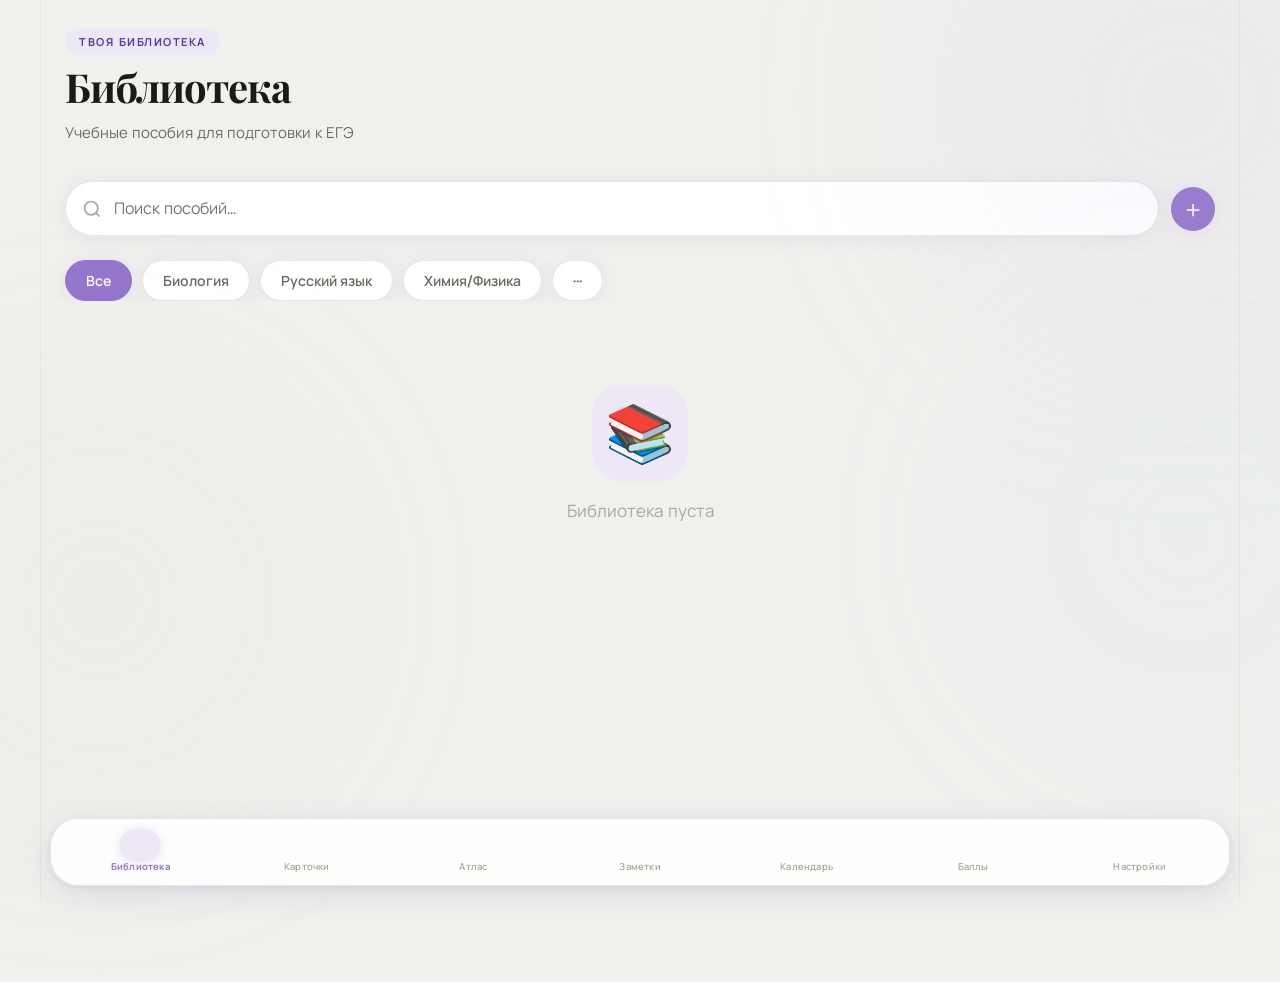
==== index.html @ d34762ee "Add files via upload" ====
<!DOCTYPE html>
<html lang="ru">
<head>
  <meta charset="UTF-8">
  <meta name="viewport" content="width=device-width, initial-scale=1.0, user-scalable=no, viewport-fit=cover">
  <meta name="theme-color" content="#FAFAF7">
  <meta name="apple-mobile-web-app-capable" content="yes">
  <meta name="apple-mobile-web-app-status-bar-style" content="default">
  <meta name="apple-mobile-web-app-title" content="Биолаб • Карточки • Заметки">
  <link rel="manifest" href="manifest.json">
  <title>Биолаб • Карточки • Заметки</title>
  <script src="https://cdn.jsdelivr.net/npm/marked/marked.min.js"></script>
  <script src="https://cdn.jsdelivr.net/npm/lucide@0.468.0/dist/umd/lucide.min.js"></script>
  <script src="https://www.gstatic.com/firebasejs/12.12.0/firebase-app-compat.js"></script>
  <script src="https://www.gstatic.com/firebasejs/12.12.0/firebase-auth-compat.js"></script>
  <script src="https://www.gstatic.com/firebasejs/12.12.0/firebase-firestore-compat.js"></script>
  <link rel="preconnect" href="https://fonts.googleapis.com">
  <link href="https://fonts.googleapis.com/css2?family=Fraunces:ital,opsz,wght@0,9..144,300;0,9..144,500;0,9..144,600;1,9..144,400&family=DM+Sans:wght@300;400;500;600&family=Playfair+Display:wght@500;600&family=Manrope:wght@400;500;600;700&display=swap" rel="stylesheet">
  <style>
    /* ----- ОБЩИЕ ПЕРЕМЕННЫЕ И СТИЛИ ----- */
    :root {
      --lavender: #EDE7F6;
      --lavender-mid: #D1C4E9;
      --lavender-deep: #9575CD;
      --lavender-text: #4527A0;
      --sage: #E8F5E9;
      --sage-mid: #C8E6C9;
      --sage-deep: #66BB6A;
      --sage-text: #1B5E20;
      --peach: #FBE9E7;
      --peach-mid: #FFCCBC;
      --peach-deep: #FF7043;
      --peach-text: #BF360C;
      --sky: #E3F2FD;
      --sky-mid: #BBDEFB;
      --sky-deep: #42A5F5;
      --sky-text: #0D47A1;
      --bg: #FAFAF7;
      --surface: #FFFFFF;
      --surface2: #F3F2EE;
      --border: #E8E6DF;
      --text: #1A1A18;
      --text2: #6B6B62;
      --text3: #A8A89E;
      --accent: #2D6A4F;
      --accent-light: #E8F4EE;
      --accent2: #D4550A;
      --accent2-light: #FDF0E8;
      --green: #1F8A5E;
      --green-light: #D6F5E8;
      --red: #C0392B;
      --red-light: #FDECEA;
      --yellow: #F5C842;
      --yellow-light: #FEF9E7;
      --radius: 22px;
      --radius-sm: 14px;
      --shadow: 0 2px 20px rgba(100,80,160,0.08);
      --shadow-lg: 0 8px 40px rgba(100,80,160,0.14);
      --font-display: 'Fraunces', 'Playfair Display', serif;
      --font: 'DM Sans', 'Manrope', sans-serif;
    }

    * { box-sizing: border-box; margin: 0; padding: 0; -webkit-tap-highlight-color: transparent; }
    body { font-family: var(--font); background: var(--bg); color: var(--text); min-height: 100dvh; display: flex; flex-direction: column; align-items: center; }
    #app { width: 100%; max-width: 1200px; margin: 0 auto; position: relative; }
    .screen { display: none; flex-direction: column; min-height: 100dvh; width: 100%; }
    .screen.active { display: flex; }
    .bg-blob { position: fixed; pointer-events: none; z-index: 0; border-radius: 50%; filter: blur(120px); opacity: 0.2; }
    .bg-blob-1 { width: 500px; height: 500px; background: radial-gradient(var(--lavender-mid), transparent); top: -150px; right: -150px; }
    .bg-blob-2 { width: 400px; height: 400px; background: radial-gradient(var(--sage-mid), transparent); bottom: 100px; left: -100px; }
    .bg-blob-3 { width: 350px; height: 350px; background: radial-gradient(var(--sky-mid), transparent); top: 40%; right: -80px; }
    .nav { display: flex; align-items: center; justify-content: space-between; padding: 16px 24px; position: sticky; top: 0; z-index: 10; background: rgba(250, 248, 255, 0.8); backdrop-filter: blur(20px); border-bottom: 1px solid var(--border); }
    .nav-title { font-family: var(--font-display); font-size: 24px; font-weight: 600; letter-spacing: -0.5px; color: var(--text); flex: 1; }
    .nav-btn { width: 44px; height: 44px; border-radius: 50%; border: none; background: var(--surface); cursor: pointer; display: flex; align-items: center; justify-content: center; font-size: 20px; color: var(--text2); transition: all 0.2s; box-shadow: var(--shadow); }
    .nav-btn:active { background: var(--lavender); transform: scale(0.95); }
    .nav-btn svg { width: 20px; height: 20px; stroke: var(--text2); stroke-width: 2; fill: none; }
    .scroll { flex: 1; overflow-y: auto; padding: 24px; display: flex; flex-direction: column; gap: 20px; position: relative; z-index: 1; }
    .cats { display: flex; gap: 10px; overflow-x: auto; padding: 12px 24px 0; scrollbar-width: none; }
    .cats::-webkit-scrollbar { display: none; }
    .cat-pill { flex-shrink: 0; padding: 10px 20px; border-radius: 30px; border: 1.5px solid var(--border); background: var(--surface); font-family: var(--font); font-size: 14px; font-weight: 600; color: var(--text2); cursor: pointer; transition: all 0.2s; white-space: nowrap; box-shadow: var(--shadow); }
    .cat-pill.active { background: var(--lavender-deep); color: #fff; border-color: var(--lavender-deep); }
    .guide-card { background: var(--surface); border-radius: var(--radius); padding: 20px 20px 20px 24px; border: 1.5px solid var(--border); box-shadow: var(--shadow); cursor: pointer; transition: all 0.25s; position: relative; overflow: hidden; }
    .guide-card:active { transform: scale(0.98); box-shadow: none; }
    .guide-card::before { content: ''; position: absolute; top: 0; left: 0; bottom: 0; width: 5px; border-radius: var(--radius) 0 0 var(--radius); }
    .guide-card.bio { background: linear-gradient(135deg, #F5FBF5 0%, var(--surface) 60%); border-color: var(--sage-mid); }
    .guide-card.bio::before { background: linear-gradient(180deg, var(--sage-deep), var(--sage-mid)); }
    .guide-card.ru { background: linear-gradient(135deg, #FFF5F3 0%, var(--surface) 60%); border-color: var(--peach-mid); }
    .guide-card.ru::before { background: linear-gradient(180deg, var(--peach-deep), var(--peach-mid)); }
    .guide-card.phys { background: linear-gradient(135deg, #F0F7FF 0%, var(--surface) 60%); border-color: var(--sky-mid); }
    .guide-card.phys::before { background: linear-gradient(180deg, var(--sky-deep), var(--sky-mid)); }
    .card-emoji { font-size: 32px; margin-bottom: 12px; }
    .card-title { font-family: var(--font-display); font-size: 20px; font-weight: 600; color: var(--text); margin-bottom: 6px; }
    .card-sub { font-size: 14px; color: var(--text3); line-height: 1.5; }
    .card-tags { display: flex; flex-wrap: wrap; gap: 8px; margin-top: 16px; }
    .card-tag { font-size: 12px; font-weight: 600; padding: 6px 12px; border-radius: 20px; background: var(--lavender); color: var(--lavender-text); }
    .card-tag.sage { background: var(--sage); color: var(--sage-text); }
    .card-tag.peach { background: var(--peach); color: var(--peach-text); }
    .card-tag.sky { background: var(--sky); color: var(--sky-text); }
    .card-arrow { position: absolute; right: 24px; top: 50%; transform: translateY(-50%); font-size: 24px; color: var(--text3); }
    .deck-item { background: var(--surface); border-radius: var(--radius); padding: 18px 20px; box-shadow: var(--shadow); border: 1.5px solid var(--border); display: flex; align-items: center; gap: 16px; cursor: pointer; transition: all 0.25s; }
    .deck-item:active { transform: scale(0.98); box-shadow: none; }
    .deck-item:hover { border-color: var(--lavender-mid); }
    .deck-icon { width: 52px; height: 52px; border-radius: 16px; flex-shrink: 0; display: flex; align-items: center; justify-content: center; font-size: 24px; background: linear-gradient(135deg, var(--lavender), var(--lavender-mid)); box-shadow: 0 2px 8px rgba(149,117,205,0.2); }
    .deck-info { flex: 1; min-width: 0; }
    .deck-name { font-weight: 700; font-size: 16px; white-space: nowrap; overflow: hidden; text-overflow: ellipsis; }
    .deck-meta { font-size: 13px; color: var(--text3); margin-top: 4px; font-weight: 500; }
    .deck-progress { height: 6px; border-radius: 3px; background: var(--border); margin-top: 10px; overflow: hidden; }
    .deck-progress-fill { height: 100%; border-radius: 3px; background: var(--accent); transition: width 0.4s; }
    .deck-type-badge { font-size: 11px; font-weight: 700; padding: 5px 10px; border-radius: 20px; background: var(--yellow-light); color: #9A6F00; white-space: nowrap; flex-shrink: 0; }
    .deck-type-badge.match { background: #EEF0FD; color: #4A4AB0; }
    .deck-arrow { color: var(--text3); font-size: 24px; flex-shrink: 0; }
    .fab { position: fixed; bottom: 32px; right: 24px; z-index: 30; width: 60px; height: 60px; border-radius: 50%; border: none; background: var(--lavender-deep); color: #fff; font-size: 28px; cursor: pointer; box-shadow: 0 8px 24px rgba(149,117,205,0.4); display: flex; align-items: center; justify-content: center; transition: all 0.2s; }
    .fab:active { transform: scale(0.92); }
    .fab-header { width: 44px; height: 44px; border-radius: 50%; border: none; background: var(--lavender-deep); color: #fff; font-size: 24px; cursor: pointer; box-shadow: var(--shadow); display: flex; align-items: center; justify-content: center; transition: all 0.2s; flex-shrink: 0; }
    .fab-header:active { transform: scale(0.92); background: var(--lavender-text); }
    .fab-header svg { width: 20px; height: 20px; stroke: #fff; stroke-width: 2; fill: none; }
    .fab svg { width: 26px; height: 26px; stroke: #fff; stroke-width: 2; fill: none; }
    .bottom-nav {
      display: flex; align-items: center;
      background: rgba(255, 255, 255, 0.88);
      backdrop-filter: blur(28px); -webkit-backdrop-filter: blur(28px);
      border-radius: 28px;
      border: 1px solid rgba(220, 215, 235, 0.7);
      box-shadow: 0 8px 32px rgba(80, 60, 140, 0.12), 0 2px 8px rgba(0,0,0,0.06);
      padding: 6px 6px;
      position: sticky;
      bottom: max(14px, env(safe-area-inset-bottom));
      margin: 0 10px max(14px, env(safe-area-inset-bottom));
      z-index: 10;
      width: calc(100% - 20px);
    }
    .bottom-nav.hidden { display: none !important; }
    .bottom-nav-btn {
      flex: 1; display: flex; flex-direction: column; align-items: center; gap: 2px;
      padding: 6px 2px; cursor: pointer; border: none; background: none;
      font-family: var(--font); transition: all 0.2s; border-radius: 20px;
    }
    .bottom-nav-btn .icon {
      font-size: 20px; line-height: 1;
      width: 38px; height: 30px;
      display: flex; align-items: center; justify-content: center;
      border-radius: 15px;
      transition: all 0.22s cubic-bezier(0.34, 1.56, 0.64, 1);
    }
    .bottom-nav-btn .label {
      font-size: 9.5px; font-weight: 600; color: var(--text3);
      letter-spacing: 0.2px; transition: all 0.2s; line-height: 1;
    }
    .bottom-nav-btn .icon svg { width: 22px; height: 22px; stroke: var(--text3); stroke-width: 1.8; fill: none; transition: stroke 0.2s; }
    .bottom-nav-btn.active .icon {
      background: var(--lavender);
      transform: scale(1.08) translateY(-1px);
      box-shadow: 0 2px 10px rgba(149,117,205,0.22);
    }
    .bottom-nav-btn.active .icon svg { stroke: var(--lavender-deep); }
    .bottom-nav-btn.active .label { color: var(--lavender-deep); font-weight: 700; }
    .reader-header { padding: 32px 24px 0; position: relative; z-index: 1; }
    .reader-label { font-size: 12px; font-weight: 600; text-transform: uppercase; letter-spacing: 1.5px; color: var(--text3); margin-bottom: 6px; }
    .reader-title { font-family: var(--font-display); font-size: 32px; font-weight: 600; color: var(--text); line-height: 1.2; letter-spacing: -0.5px; }
    .reader-desc { font-size: 15px; color: var(--text3); margin-top: 8px; line-height: 1.6; }
    .chapter-item { display: flex; align-items: center; gap: 16px; padding: 16px 20px; background: var(--surface); border-radius: var(--radius-sm); border: 1.5px solid var(--border); margin-bottom: 10px; cursor: pointer; transition: all 0.2s; }
    .chapter-item:active { background: var(--lavender); border-color: var(--lavender-mid); transform: scale(0.99); }
    .chapter-num { width: 40px; height: 40px; border-radius: 12px; flex-shrink: 0; display: flex; align-items: center; justify-content: center; font-family: var(--font-display); font-size: 18px; font-weight: 600; background: var(--lavender); color: var(--lavender-text); }
    .chapter-info { flex: 1; }
    .chapter-name { font-weight: 600; font-size: 15px; color: var(--text); }
    .chapter-tasks { font-size: 13px; color: var(--text3); margin-top: 4px; }
    .chapter-arrow { color: var(--text3); font-size: 20px; }
    .big-stat-row { display: grid; grid-template-columns: 1fr 1fr; gap: 12px; }
    .big-stat { border-radius: var(--radius-sm); padding: 20px; }
    .big-stat.good { background: linear-gradient(135deg, var(--sage), var(--accent-light)); border: 1.5px solid var(--sage-mid); }
    .big-stat.bad { background: linear-gradient(135deg, var(--peach), var(--accent2-light)); border: 1.5px solid var(--peach-mid); }
    .big-stat .num { font-family: var(--font-display); font-size: 36px; font-weight: 700; }
    .big-stat .lbl { font-size: 12px; font-weight: 700; text-transform: uppercase; letter-spacing: 0.5px; margin-top: 4px; opacity: 0.75; }
    .big-stat.good .num { color: var(--accent); }
    .big-stat.good .lbl { color: var(--accent); }
    .big-stat.bad .num { color: var(--accent2); }
    .big-stat.bad .lbl { color: var(--accent2); }
    .action-btns { display: flex; flex-direction: column; gap: 12px; }
    .btn { padding: 18px; border-radius: var(--radius-sm); border: none; font-family: var(--font); font-size: 16px; font-weight: 600; cursor: pointer; transition: all 0.2s; display: flex; align-items: center; justify-content: center; gap: 10px; }
    .btn:active { opacity: 0.8; transform: scale(0.98); }
    .btn-primary { background: linear-gradient(135deg, var(--lavender-deep), #7C5CBF); color: #fff; box-shadow: 0 4px 20px rgba(149,117,205,0.4); }
    .btn-primary:active { box-shadow: none; }
    .btn-secondary { background: var(--surface2); color: var(--text); border: 1.5px solid var(--border); }
    .btn-danger { background: var(--accent2-light); color: var(--accent2); border: 1.5px solid #F9CEB3; }
    .btn-fav { background: var(--yellow-light); color: #9A6F00; border: 1.5px solid #F5C842; }
    .btn-notes { background: var(--surface2); color: var(--text); }
    #study-screen { background: var(--bg); }
    .study-progress-bar { height: 4px; background: var(--border); }
    .study-progress-fill { height: 100%; background: var(--accent); transition: width 0.3s; }
    .study-counter { text-align: center; font-size: 14px; color: var(--text3); font-weight: 600; padding: 16px 24px 0; }
    .flashcard-area { flex: 1; display: flex; align-items: center; justify-content: center; padding: 24px; perspective: 1000px; }
    .flashcard-wrap { width: 100%; max-width: 420px; }
    .flashcard-3d { width: 100%; min-height: 480px; transform-style: preserve-3d; transition: transform 0.5s cubic-bezier(.4,0,.2,1); cursor: pointer; position: relative; }
    .flashcard-3d.flipped { transform: rotateY(180deg); }
    .fc-face { position: absolute; width: 100%; min-height: 480px; top: 0; left: 0; backface-visibility: hidden; background: var(--surface); border-radius: var(--radius); box-shadow: var(--shadow-lg); border: 1.5px solid var(--border); display: flex; flex-direction: column; align-items: center; justify-content: center; padding: 48px 36px; text-align: center; }
    .fc-front { background: linear-gradient(160deg, var(--lavender) 0%, var(--surface) 45%); border-color: var(--lavender-mid); }
    .fc-back { background: linear-gradient(160deg, var(--sage) 0%, var(--surface) 45%); border-color: var(--sage-mid); }
    .fc-back { transform: rotateY(180deg); }
    .fc-label { font-size: 13px; font-weight: 700; text-transform: uppercase; letter-spacing: 1.5px; color: var(--text3); margin-bottom: 24px; }
    .fc-text { font-family: var(--font-display); font-size: 34px; line-height: 1.5; font-weight: 500; }
    .fc-hint { font-size: 16px; color: var(--text3); margin-top: 28px; font-weight: 500; }
    .fc-back .fc-text { font-size: 26px; line-height: 1.7; }
    .study-actions { padding: 20px 24px 40px; display: flex; gap: 16px; }
    .study-actions .btn { flex: 1; padding: 22px 16px; font-size: 18px; }
    .btn-wrong { background: var(--accent2-light); color: var(--accent2); border: 1.5px solid #F9CEB3; }
    .btn-right { background: var(--accent-light); color: var(--accent); border: 1.5px solid #B7DEC9; }
    #match-screen { background: var(--bg); }
    .match-progress-bar { height: 4px; background: var(--border); }
    .match-progress-fill { height: 100%; background: #4A4AB0; transition: width 0.3s; }
    .match-counter { text-align: center; font-size: 14px; color: var(--text3); font-weight: 600; padding: 16px 24px 4px; }
    .match-set-title { text-align: center; font-family: var(--font-display); font-size: 20px; font-weight: 500; color: var(--text2); padding: 0 24px 12px; }
    .match-area { flex: 1; padding: 16px 20px 0; position: relative; overflow: hidden; }
    .match-columns { display: flex; gap: 16px; position: relative; z-index: 2; }
    .match-col { flex: 1; display: flex; flex-direction: column; gap: 12px; }
    .match-svg { position: absolute; top: 0; left: 0; width: 100%; height: 100%; pointer-events: none; z-index: 1; }
    .match-chip { padding: 16px 16px; border-radius: var(--radius-sm); border: 2px solid var(--border); background: var(--surface); font-size: 15px; font-weight: 600; cursor: pointer; line-height: 1.4; transition: all 0.2s; position: relative; user-select: none; text-align: center; box-shadow: var(--shadow); }
    .match-chip:active { transform: scale(0.97); }
    .match-chip.selected { border-color: #4A4AB0; background: #EEF0FD; color: #4A4AB0; }
    .match-chip.connected { border-color: var(--border); background: var(--surface2); color: var(--text2); cursor: default; }
    .match-chip.correct { border-color: var(--green); background: var(--green-light); color: var(--green); }
    .match-chip.wrong { border-color: var(--red); background: var(--red-light); color: var(--red); animation: shake 0.3s; }
    @keyframes shake { 0%,100%{transform:translateX(0)} 25%{transform:translateX(-4px)} 75%{transform:translateX(4px)} }
    .match-actions { padding: 16px 20px 32px; display: flex; gap: 16px; }
    .match-actions .btn { flex: 1; }
    .btn-check { background: #4A4AB0; color: #fff; }
    .btn-check:disabled { opacity: 0.4; }
    .match-hints { padding: 0 20px 32px; display: flex; flex-direction: column; gap: 12px; }
    .hint-item { padding: 16px 18px; border-radius: var(--radius-sm); border: 1.5px solid var(--border); background: var(--surface); font-size: 14px; line-height: 1.6; }
    .hint-item.show-correct { border-color: var(--green); background: var(--green-light); }
    .hint-item.show-wrong { border-color: var(--red); background: var(--red-light); }
    .hint-word { font-weight: 700; font-size: 16px; margin-bottom: 6px; }
    .hint-text { color: var(--text2); }
    .hint-example { color: var(--text3); font-style: italic; margin-top: 4px; font-size: 13px; }
    .match-result-bar { margin: 0 20px 16px; padding: 14px 20px; border-radius: var(--radius-sm); font-size: 15px; font-weight: 700; text-align: center; display: none; }
    .match-result-bar.correct { background: var(--green-light); color: var(--green); display: block; }
    .match-result-bar.wrong { background: var(--red-light); color: var(--red); display: block; }
    .results-content { flex: 1; display: flex; flex-direction: column; align-items: center; justify-content: center; padding: 40px 32px; text-align: center; background: radial-gradient(ellipse at 50% 0%, var(--lavender) 0%, transparent 60%); }
    .results-icon-wrap { width: 100px; height: 100px; border-radius: 50%; background: linear-gradient(135deg, var(--lavender-deep), #B39DDB); display: flex; align-items: center; justify-content: center; margin-bottom: 24px; box-shadow: 0 12px 40px rgba(149,117,205,0.35); }
    .results-emoji { font-size: 52px; margin-bottom: 0; line-height: 1; }
    .results-title { font-family: var(--font-display); font-size: 36px; font-weight: 600; margin-bottom: 12px; }
    .results-sub { font-size: 17px; color: var(--text2); line-height: 1.6; }
    .results-stats { display: flex; gap: 16px; margin: 32px 0; width: 100%; }
    .res-stat { flex: 1; padding: 22px 16px; border-radius: var(--radius); text-align: center; box-shadow: var(--shadow); }
    .res-stat .num { font-family: var(--font-display); font-size: 44px; font-weight: 700; }
    .res-stat .lbl { font-size: 12px; font-weight: 700; text-transform: uppercase; letter-spacing: 0.8px; margin-top: 6px; opacity: 0.8; }
    .res-stat.good { background: linear-gradient(135deg, var(--sage), var(--accent-light)); color: var(--accent); }
    .res-stat.bad { background: linear-gradient(135deg, var(--peach), var(--accent2-light)); color: var(--accent2); }
    .results-btns { width: 100%; display: flex; flex-direction: column; gap: 14px; }
    #errors-screen { background: var(--bg); }
    .notes-empty { text-align: center; padding: 80px 32px; }
    .notes-empty-icon { font-size: 56px; margin-bottom: 16px; }
    .notes-empty-text { font-size: 17px; color: var(--text3); font-weight: 500; line-height: 1.6; }
    .notes-item { background: var(--surface); border-radius: var(--radius-sm); border: 1.5px solid var(--border); padding: 20px 22px; margin-bottom: 14px; }
    .notes-item-q { font-weight: 700; font-size: 16px; color: var(--text); margin-bottom: 10px; line-height: 1.5; }
    .notes-item-a { font-size: 15px; color: var(--text2); line-height: 1.7; white-space: pre-wrap; }
    .notes-item-errors { display: inline-flex; align-items: center; gap: 6px; background: var(--accent2-light); color: var(--accent2); font-size: 12px; font-weight: 700; padding: 5px 10px; border-radius: 20px; margin-bottom: 10px; }
    .notes-deck-title { font-size: 13px; font-weight: 700; text-transform: uppercase; letter-spacing: 0.8px; color: var(--text3); margin: 24px 0 12px; }
    .notes-tab { flex: 1; padding: 12px; border-radius: var(--radius-sm); border: 1.5px solid var(--border); background: var(--surface2); font-family: var(--font); font-size: 15px; font-weight: 600; color: var(--text2); cursor: pointer; transition: all 0.2s; }
    .notes-tab.active { background: var(--yellow-light); color: #9A6F00; border-color: #F5C842; }
    .modal-overlay { display: none; position: fixed; inset: 0; background: rgba(26,21,48,0.4); z-index: 100; align-items: flex-end; justify-content: center; backdrop-filter: blur(6px); }
    .modal-overlay.open { display: flex; animation: fadeIn 0.2s; }
    .modal-card { background: var(--surface); width: 100%; border-radius: 24px 24px 0 0; padding: 0; animation: slideUp 0.3s cubic-bezier(.34,1.56,.64,1); }
    .modal-header { display: flex; align-items: flex-start; justify-content: space-between; padding: 20px 20px 12px; border-bottom: 1px solid var(--border); }
    .modal-close { width: 32px; height: 32px; border: none; background: var(--surface2); border-radius: 50%; font-size: 14px; color: var(--text2); cursor: pointer; flex-shrink: 0; display: flex; align-items: center; justify-content: center; }
    .modal { background: var(--surface); width: 100%; max-width: 480px; border-radius: 36px 36px 0 0; padding: 32px 28px 48px; animation: slideUp 0.3s cubic-bezier(.34,1.56,.64,1); max-height: 85dvh; overflow-y: auto; }
    .modal-handle { width: 44px; height: 5px; background: var(--border); border-radius: 3px; margin: 0 auto 28px; }
    .modal-title { font-family: var(--font-display); font-size: 26px; font-weight: 600; margin-bottom: 8px; }
    .modal-sub { font-size: 15px; color: var(--text3); margin-bottom: 24px; line-height: 1.6; }
    .modal-tabs { display: flex; gap: 10px; margin-bottom: 24px; }
    .modal-tab { flex: 1; padding: 14px; border-radius: var(--radius-sm); border: 1.5px solid var(--border); background: var(--surface2); font-family: var(--font); font-size: 15px; font-weight: 600; color: var(--text2); cursor: pointer; transition: all 0.2s; }
    .modal-tab.active { background: var(--lavender-deep); color: #fff; border-color: var(--lavender-deep); }
    .modal-cancel { width: 100%; padding: 16px; border: none; background: none; font-family: var(--font); font-size: 16px; font-weight: 600; color: var(--text3); cursor: pointer; margin-top: 8px; }
    .gh-item { display: flex; align-items: center; gap: 14px; padding: 16px 20px; background: var(--surface2); border: 1.5px solid var(--border); border-radius: var(--radius-sm); margin-bottom: 10px; cursor: pointer; transition: all 0.2s; }
    .gh-item:active { background: var(--lavender); }
    .gh-item.loaded { border-color: var(--sage-deep); background: var(--sage); }
    .gh-item-icon { font-size: 26px; }
    .gh-item-info { flex: 1; min-width: 0; }
    .gh-item-name { font-weight: 700; font-size: 16px; }
    .gh-item-sub { font-size: 13px; color: var(--text3); margin-top: 4px; }
    .gh-item-btn { font-size: 13px; font-weight: 700; color: var(--lavender-deep); white-space: nowrap; }
    .gh-item.loaded .gh-item-btn { color: var(--text3); }
    .gh-loading { text-align: center; padding: 28px 0; color: var(--text3); font-size: 15px; }
    .toast { position: fixed; bottom: 100px; left: 50%; transform: translateX(-50%) translateY(20px); background: var(--text); color: #fff; padding: 14px 24px; border-radius: 40px; font-size: 15px; font-weight: 600; opacity: 0; transition: opacity 0.2s, transform 0.2s; z-index: 200; white-space: nowrap; pointer-events: none; }
    .toast.show { opacity: 1; transform: translateX(-50%) translateY(0); }
    #file-input { display: none; }
    .settings-section { background: var(--surface); border-radius: var(--radius); padding: 22px 24px; border: 1.5px solid var(--border); margin-bottom: 16px; }
    .settings-label { font-size: 13px; font-weight: 700; text-transform: uppercase; letter-spacing: 0.8px; color: var(--text3); margin-bottom: 16px; }
    .settings-row { display: flex; align-items: center; justify-content: space-between; padding: 14px 0; border-bottom: 1.5px solid var(--border); }
    .settings-row:last-child { border-bottom: none; padding-bottom: 0; }
    .settings-row-label { font-size: 16px; font-weight: 500; color: var(--text); }
    .settings-row-sub { font-size: 13px; color: var(--text3); margin-top: 4px; }
    .settings-input { flex: 1; margin-left: 16px; padding: 12px 16px; border-radius: 14px; border: 1.5px solid var(--border); background: var(--surface2); font-family: var(--font); font-size: 15px; color: var(--text); outline: none; transition: border-color 0.2s; }
    .settings-input:focus { border-color: var(--lavender-deep); }
    .auth-card { background: linear-gradient(135deg, var(--lavender), var(--lavender-mid)); border-radius: var(--radius); padding: 28px; margin-bottom: 20px; text-align: center; border: 1.5px solid var(--lavender-deep); }
    .auth-avatar { width: 72px; height: 72px; border-radius: 50%; margin: 0 auto 16px; border: 4px solid white; box-shadow: 0 4px 16px rgba(0,0,0,0.1); }
    .auth-name { font-size: 20px; font-weight: 700; color: var(--lavender-text); margin-bottom: 6px; }
    .auth-email { font-size: 14px; color: var(--lavender-text); opacity: 0.8; margin-bottom: 20px; }
    .auth-status { display: inline-flex; align-items: center; gap: 8px; font-size: 13px; font-weight: 600; padding: 8px 16px; border-radius: 30px; background: rgba(255,255,255,0.9); color: var(--green); }
    .btn-google { display: flex; align-items: center; justify-content: center; gap: 12px; width: 100%; padding: 16px 24px; border-radius: var(--radius-sm); border: 1.5px solid var(--border); background: white; font-family: var(--font); font-size: 16px; font-weight: 600; color: var(--text); cursor: pointer; transition: all 0.2s; box-shadow: var(--shadow); }
    .btn-google:hover { transform: translateY(-2px); box-shadow: 0 12px 28px rgba(0,0,0,0.1); }
    .btn-google:active { transform: translateY(0); }
    .sync-status { display: flex; align-items: center; gap: 10px; font-size: 14px; color: var(--text3); padding: 14px 0; }
    .sync-icon { font-size: 18px; animation: spin 1s linear infinite; }
    .sync-icon.success { animation: none; color: var(--green); }
    @keyframes spin { from { transform: rotate(0deg); } to { transform: rotate(360deg); } }
    #guide-detail-screen .markdown-body { font-family: var(--font); color: var(--text); line-height: 1.8; font-size: 16px; word-wrap: break-word; }
    #guide-detail-screen .markdown-body h1, #guide-detail-screen .markdown-body h2, #guide-detail-screen .markdown-body h3 { font-family: var(--font-display); margin-top: 28px; margin-bottom: 14px; font-weight: 600; letter-spacing: -0.3px; }
    #guide-detail-screen .markdown-body h1 { font-size: 30px; border-bottom: 2px solid var(--border); padding-bottom: 10px; }
    #guide-detail-screen .markdown-body h2 { font-size: 24px; }
    #guide-detail-screen .markdown-body h3 { font-size: 20px; }
    #guide-detail-screen .markdown-body p { margin-bottom: 18px; }
    #guide-detail-screen .markdown-body ul, #guide-detail-screen .markdown-body ol { padding-left: 28px; margin-bottom: 18px; }
    #guide-detail-screen .markdown-body li { margin-bottom: 6px; }
    #guide-detail-screen .markdown-body code { background: var(--surface2); padding: 3px 8px; border-radius: 8px; font-family: monospace; font-size: 15px; }
    #guide-detail-screen .markdown-body pre { background: var(--surface2); padding: 20px; border-radius: var(--radius-sm); overflow-x: auto; margin-bottom: 20px; border: 1.5px solid var(--border); }
    #guide-detail-screen .markdown-body pre code { background: none; padding: 0; }
    #guide-detail-screen .markdown-body blockquote { border-left: 5px solid var(--lavender-deep); padding-left: 20px; margin: 20px 0; color: var(--text2); font-style: italic; }
    #guide-detail-screen .markdown-body table { width: 100%; border-collapse: collapse; margin-bottom: 20px; font-size: 15px; }
    #guide-detail-screen .markdown-body th, #guide-detail-screen .markdown-body td { border: 1.5px solid var(--border); padding: 12px 16px; text-align: left; }
    #guide-detail-screen .markdown-body th { background: var(--lavender); font-weight: 600; }
    #guide-detail-screen .markdown-body strong { color: var(--lavender-text); }
    #guide-detail-screen .markdown-body a { color: var(--lavender-deep); }
    .note-card { background: var(--surface); border-radius: var(--radius); padding: 22px; border: 1.5px solid var(--border); box-shadow: var(--shadow); cursor: pointer; transition: all 0.3s cubic-bezier(0.4, 0, 0.2, 1); margin-bottom: 16px; position: relative; overflow: hidden; }
    .note-card::before { content: ''; position: absolute; top: 0; left: 0; right: 0; height: 4px; background: linear-gradient(90deg, var(--lavender-deep), var(--lavender-mid)); opacity: 0; transition: opacity 0.3s; }
    .note-card.work::before { background: linear-gradient(90deg, #9575CD, #B39DDB); }
    .note-card.study::before { background: linear-gradient(90deg, #66BB6A, #81C784); }
    .note-card.personal::before { background: linear-gradient(90deg, #FF7043, #FF8A65); }
    .note-card.ideas::before { background: linear-gradient(90deg, #42A5F5, #64B5F6); }
    .note-card:hover { transform: translateY(-4px); box-shadow: 0 16px 36px rgba(100,80,160,0.12); }
    .note-card:hover::before { opacity: 1; }
    .note-card:active { transform: scale(0.98) translateY(0); }
    .note-header { display: flex; justify-content: space-between; align-items: flex-start; margin-bottom: 12px; }
    .note-title { font-family: var(--font-display); font-weight: 600; font-size: 18px; color: var(--text); line-height: 1.4; letter-spacing: -0.2px; }
    .note-date { font-size: 12px; color: var(--text3); font-weight: 600; text-transform: uppercase; letter-spacing: 0.5px; }
    .note-preview { font-size: 15px; color: var(--text2); line-height: 1.7; display: -webkit-box; -webkit-line-clamp: 2; -webkit-box-orient: vertical; overflow: hidden; margin-bottom: 14px; }
    .note-folder { display: inline-flex; align-items: center; gap: 6px; font-size: 12px; font-weight: 700; padding: 6px 12px; border-radius: 20px; background: var(--lavender); color: var(--lavender-text); text-transform: uppercase; letter-spacing: 0.5px; }
    .note-folder.work { background: linear-gradient(135deg, #EDE7F6, #D1C4E9); color: #4527A0; }
    .note-folder.study { background: linear-gradient(135deg, #E8F5E9, #C8E6C9); color: #1B5E20; }
    .note-folder.personal { background: linear-gradient(135deg, #FBE9E7, #FFCCBC); color: #BF360C; }
    .note-folder.ideas { background: linear-gradient(135deg, #E3F2FD, #BBDEFB); color: #0D47A1; }
    .note-editor { display: flex; flex-direction: column; height: 100dvh; background: linear-gradient(180deg, #FAFAF9 0%, #F5F5F3 100%); }
    .editor-title-input { width: 100%; padding: 24px 28px; border: none; background: transparent; font-family: var(--font-display); font-size: 32px; font-weight: 600; color: var(--text); border-bottom: 2px solid var(--border); transition: border-color 0.3s; }
    .editor-title-input:focus { outline: none; border-bottom-color: var(--lavender-deep); }
    .editor-title-input::placeholder { color: var(--text3); font-style: italic; }
    .editor-textarea { flex: 1; min-height: 450px; padding: 28px; border-radius: var(--radius-sm); border: 1.5px solid var(--border); background: var(--surface); font-family: var(--font); font-size: 17px; line-height: 1.9; color: var(--text); resize: vertical; transition: all 0.3s; }
    .editor-textarea:focus { outline: none; border-color: var(--lavender-deep); box-shadow: 0 0 0 5px rgba(149,117,205,0.1); background: #FFFFFF; }
    .editor-preview { padding: 28px; border-radius: var(--radius-sm); background: var(--surface); border: 1.5px solid var(--border); box-shadow: inset 0 2px 8px rgba(0,0,0,0.02); }
    .folder-select { padding: 12px 16px; border-radius: 14px; border: 1.5px solid var(--border); background: var(--surface); font-family: var(--font); font-size: 14px; color: var(--text); font-weight: 600; cursor: pointer; transition: all 0.2s; }
    .folder-select:focus { outline: none; border-color: var(--lavender-deep); box-shadow: 0 0 0 3px rgba(149,117,205,0.1); }
    .folder-select:hover { background: var(--lavender); }
    .search-box { padding: 16px 24px 12px; background: transparent; }
    .search-input { width: 100%; padding: 16px 20px 16px 48px; border-radius: 36px; border: 1.5px solid var(--border); background: var(--surface); font-family: var(--font); font-size: 16px; color: var(--text); transition: all 0.2s; background-image: url("data:image/svg+xml,%3Csvg xmlns='http://www.w3.org/2000/svg' width='20' height='20' viewBox='0 0 24 24' fill='none' stroke='%23A8A89E' stroke-width='2'%3E%3Ccircle cx='11' cy='11' r='8'/%3E%3Cpath d='m21 21-4.35-4.35'/%3E%3C/svg%3E"); background-repeat: no-repeat; background-position: 16px center; box-shadow: var(--shadow); }
    .search-input:focus { outline: none; border-color: var(--lavender-deep); box-shadow: 0 0 0 4px rgba(149,117,205,0.1); }
    .folder-pills { display: flex; gap: 10px; overflow-x: auto; padding: 12px 24px 20px; scrollbar-width: none; background: transparent; }
    .folder-pills::-webkit-scrollbar { display: none; }
    .folder-pill { flex-shrink: 0; padding: 10px 20px; border-radius: 30px; border: 1.5px solid var(--border); background: var(--surface); font-size: 14px; font-weight: 600; color: var(--text2); cursor: pointer; transition: all 0.2s; white-space: nowrap; display: flex; align-items: center; gap: 8px; box-shadow: var(--shadow); }
    .folder-pill.active { background: var(--lavender-deep); color: #fff; border-color: var(--lavender-deep); }
    .editor-toolbar { display: flex; align-items: center; gap: 14px; padding: 16px 28px; background: var(--surface); border-bottom: 1.5px solid var(--border); flex-wrap: wrap; }
    .editor-btn { padding: 10px 16px; border-radius: 14px; border: 1.5px solid var(--border); background: var(--surface); font-size: 14px; font-weight: 600; color: var(--text2); cursor: pointer; transition: all 0.2s; white-space: nowrap; display:inline-flex; align-items:center; gap:6px; }
    .editor-btn:active { background: var(--lavender); transform: scale(0.96); }
    .editor-btn:hover { background: var(--lavender); border-color: var(--lavender-deep); color: var(--lavender-text); }
    .editor-btn svg { width:16px; height:16px; stroke:currentColor; stroke-width:2; }
    .btn svg { width:16px; height:16px; stroke:currentColor; stroke-width:2.2; vertical-align:middle; margin-right:2px; }
    .editor-content { flex: 1; padding: 24px 28px; overflow-y: auto; display: flex; flex-direction: column; gap: 20px; }
    .empty-state { text-align: center; padding: 80px 32px; color: var(--text3); }
    .empty-state-icon { font-size: 72px; margin-bottom: 20px; opacity: 0.6; }
    .empty-state-text { font-size: 18px; font-weight: 500; margin-bottom: 10px; }
    .empty-state-sub { font-size: 15px; line-height: 1.6; }
    .notes-hero { padding: 28px 24px 16px; position: relative; z-index: 1; }
    .notes-hero-label { font-size: 11px; font-weight: 700; text-transform: uppercase; letter-spacing: 1.5px; color: var(--sky-text); margin-bottom: 14px; display: inline-flex; align-items: center; gap: 6px; padding: 6px 14px; border-radius: 20px; background: var(--sky); }
    .notes-hero-title { font-family: var(--font-display); font-size: 38px; font-weight: 600; line-height: 1.1; color: var(--text); margin-bottom: 8px; letter-spacing: -0.5px; }
    .notes-hero-title span { font-style: italic; color: var(--lavender-deep); }
    .notes-hero-sub { font-size: 15px; color: var(--text2); font-weight: 400; line-height: 1.5; }
    .notes-header-row { display: flex; align-items: center; gap: 12px; padding: 12px 24px; }
    .notes-header-row .search-box { flex: 1; padding: 0; }
    .notes-header-row .search-input { padding: 16px 20px 16px 48px; background-position: 16px center; }
    .note-image-item { position: relative; width: 90px; height: 90px; border-radius: var(--radius-sm); overflow: hidden; border: 1.5px solid var(--border); background: var(--surface2); }
    .note-image-item img { width: 100%; height: 100%; object-fit: cover; }
    .note-image-delete { position: absolute; top: 6px; right: 6px; width: 24px; height: 24px; border-radius: 50%; background: rgba(0,0,0,0.7); color: white; border: none; font-size: 14px; cursor: pointer; display: flex; align-items: center; justify-content: center; opacity: 0.8; transition: opacity 0.2s; }
    .note-image-delete:hover { opacity: 1; }
    .note-image-number { position: absolute; bottom: 6px; left: 6px; background: rgba(0,0,0,0.7); color: white; font-size: 11px; font-weight: 600; padding: 3px 8px; border-radius: 12px; }
    .atlas-grid { display: grid; grid-template-columns: repeat(auto-fill, minmax(180px, 1fr)); gap: 18px; padding: 0; }
    .atlas-card { background: var(--surface); border-radius: var(--radius); border: 1.5px solid var(--border); overflow: hidden; cursor: pointer; transition: all 0.2s; box-shadow: var(--shadow); }
    .atlas-card:active { transform: scale(0.97); }
    .atlas-card-img { width: 100%; min-height: 180px; object-fit: contain; background: var(--surface2); display: flex; align-items: center; justify-content: center; font-size: 56px; border-bottom: 1.5px solid var(--border); padding: 16px; }
    .atlas-card-img img { max-width: 100%; max-height: 100%; object-fit: contain; }
    .atlas-card-content { padding: 16px; display: flex; flex-direction: column; gap: 6px; }
    .atlas-card-title { font-size: 15px; font-weight: 600; color: var(--text); line-height: 1.4; word-break: break-word; }
    .atlas-card-category { font-size: 11px; font-weight: 600; text-transform: uppercase; letter-spacing: 0.5px; color: var(--text3); }
    .atlas-detail-img { width: 100%; max-height: 500px; object-fit: contain; background: var(--surface2); border-radius: var(--radius); border: 1.5px solid var(--border); margin-bottom: 24px; }
    .atlas-detail-title { font-family: var(--font-display); font-size: 30px; font-weight: 600; color: var(--text); margin-bottom: 10px; line-height: 1.2; }
    .atlas-detail-category { display: inline-block; font-size: 12px; font-weight: 600; padding: 6px 14px; border-radius: 20px; background: var(--lavender); color: var(--lavender-text); margin-bottom: 20px; }
    .atlas-detail-desc { font-size: 16px; line-height: 1.8; color: var(--text2); }
    .atlas-categories { display: flex; gap: 10px; overflow-x: auto; padding: 16px 24px; scrollbar-width: none; background: transparent; }
    .atlas-categories::-webkit-scrollbar { display: none; }
    .atlas-cat-pill { flex-shrink: 0; padding: 10px 20px; border-radius: 30px; border: 1.5px solid var(--border); background: var(--surface); font-size: 14px; font-weight: 600; color: var(--text2); cursor: pointer; transition: all 0.2s; white-space: nowrap; box-shadow: var(--shadow); }
    .atlas-cat-pill.active { background: var(--sage-deep); color: #fff; border-color: var(--sage-deep); }
    @keyframes fadeIn { from{opacity:0} to{opacity:1} }
    @keyframes slideUp { from{transform:translateY(60px);opacity:0} to{transform:translateY(0);opacity:1} }
    .empty { text-align: center; padding: 60px 32px; }
    .empty-icon { font-size: 56px; margin-bottom: 16px; display: inline-flex; align-items: center; justify-content: center; width: 96px; height: 96px; background: var(--lavender); border-radius: 28px; }
    .empty-text { font-size: 17px; color: var(--text3); line-height: 1.7; }
    .card-editor-btn svg { width: 15px; height: 15px; stroke: currentColor; stroke-width: 2; fill: none; }
    .home-hero { padding: 28px 24px 20px; position: relative; z-index: 1; margin-bottom: 4px; }
    .hero-badge {
      display: inline-flex; align-items: center; gap: 6px;
      font-size: 11px; font-weight: 700; text-transform: uppercase; letter-spacing: 1.5px;
      padding: 6px 14px; border-radius: 20px; margin-bottom: 14px;
      background: var(--lavender); color: var(--lavender-text);
    }
    .hero-badge.sage { background: var(--sage); color: var(--sage-text); }
    .hero-badge.peach { background: var(--peach); color: var(--peach-text); }
    .hero-badge.sky { background: var(--sky); color: var(--sky-text); }
    .home-label { font-size: 11px; font-weight: 700; text-transform: uppercase; letter-spacing: 1.5px; color: var(--lavender-text); margin-bottom: 12px; opacity: 0.9; display: inline-flex; align-items: center; gap: 6px; padding: 6px 14px; border-radius: 20px; background: var(--lavender); }
    .home-title { font-family: var(--font-display); font-size: 40px; font-weight: 700; line-height: 1.1; color: var(--text); margin-bottom: 10px; letter-spacing: -1px; }
    .home-title span { font-style: italic; background: linear-gradient(135deg, var(--lavender-deep), var(--sage-deep)); -webkit-background-clip: text; -webkit-text-fill-color: transparent; background-clip: text; }
    .home-sub { font-size: 15px; color: var(--text2); font-weight: 400; line-height: 1.6; max-width: 450px; }
    .home-header { padding: 28px 24px 20px; position: relative; z-index: 1; margin-bottom: 4px; }
    .home-greeting { font-size: 11px; font-weight: 700; text-transform: uppercase; letter-spacing: 1.5px; color: var(--peach-text); margin-bottom: 12px; opacity: 0.9; display: inline-flex; align-items: center; gap: 6px; padding: 6px 14px; border-radius: 20px; background: var(--peach); }
    .atlas-hero { padding: 28px 24px 20px; position: relative; z-index: 1; margin-bottom: 4px; }
    .atlas-hero .home-label { background: var(--sage); color: var(--sage-text); border: none; }
    /* calendar hero badge */
    #calendar-screen .home-label { background: var(--sky); color: var(--sky-text); }
    /* scores hero badge */
    #scores-screen .home-label { background: var(--peach); color: var(--peach-text); }
    .section-title { font-size: 13px; font-weight: 700; text-transform: uppercase; letter-spacing: 1px; color: var(--text3); margin-bottom: 16px; }
    .hard-item { display: flex; align-items: center; gap: 16px; padding: 16px 20px; background: var(--surface); border: 1.5px solid var(--border); border-radius: var(--radius-sm); margin-bottom: 10px; }
    .hard-rank { font-family: var(--font-display); font-size: 22px; font-weight: 700; color: var(--accent2); min-width: 32px; }
    .hard-info { flex: 1; min-width: 0; }
    .hard-q { font-weight: 600; font-size: 15px; white-space: nowrap; overflow: hidden; text-overflow: ellipsis; }
    .hard-stat { font-size: 13px; color: var(--text3); margin-top: 4px; }
    .hard-badge { background: var(--accent2-light); color: var(--accent2); font-size: 12px; font-weight: 700; padding: 4px 10px; border-radius: 20px; white-space: nowrap; }
    /* Deck detail hero */
    .deck-hero { display: flex; align-items: center; gap: 18px; padding: 8px 0 4px; }
    .deck-hero-icon { width: 68px; height: 68px; border-radius: 20px; background: linear-gradient(135deg, var(--lavender), var(--lavender-mid)); display: flex; align-items: center; justify-content: center; font-size: 34px; flex-shrink: 0; }
    .deck-hero-name { font-family: var(--font-display); font-size: 24px; font-weight: 700; color: var(--text); line-height: 1.2; }
    .deck-hero-sub { font-size: 14px; color: var(--text3); margin-top: 5px; }
    /* Deck action groups */
    .deck-action-group { display: flex; flex-direction: column; gap: 10px; }
    .deck-action-group + .deck-action-group { margin-top: 4px; }
    .btn-deck-primary { display: flex; align-items: center; justify-content: center; gap: 10px; width: 100%; padding: 17px 24px; border-radius: var(--radius-sm); font-family: var(--font); font-size: 16px; font-weight: 700; cursor: pointer; border: none; transition: all 0.2s; background: linear-gradient(135deg, var(--lavender-deep), #7C5CBF); color: #fff; box-shadow: 0 4px 20px rgba(149,117,205,0.35); }
    .btn-deck-primary:active { box-shadow: none; transform: scale(0.98); }
    .btn-deck-fav { display: flex; align-items: center; justify-content: center; gap: 10px; width: 100%; padding: 15px 24px; border-radius: var(--radius-sm); font-family: var(--font); font-size: 15px; font-weight: 600; cursor: pointer; transition: all 0.2s; background: var(--yellow-light); color: #9A6F00; border: 1.5px solid #F5C842; }
    .btn-deck-errors { display: flex; align-items: center; justify-content: center; gap: 10px; width: 100%; padding: 15px 24px; border-radius: var(--radius-sm); font-family: var(--font); font-size: 15px; font-weight: 600; cursor: pointer; transition: all 0.2s; background: var(--accent2-light); color: var(--accent2); border: 1.5px solid #F9CEB3; }
    .btn-deck-errors:disabled { opacity: 0.4; cursor: default; }
    .btn-deck-secondary { display: flex; align-items: center; justify-content: center; gap: 10px; width: 100%; padding: 14px 24px; border-radius: var(--radius-sm); font-family: var(--font); font-size: 15px; font-weight: 500; cursor: pointer; transition: all 0.2s; background: var(--surface); color: var(--text2); border: 1.5px solid var(--border); }
    .btn-deck-secondary:active { background: var(--surface2); }
    .btn-deck-secondary svg { width: 17px; height: 17px; stroke: var(--text3); stroke-width: 2; fill: none; }
    .btn-deck-primary svg, .btn-deck-fav svg, .btn-deck-errors svg { width: 18px; height: 18px; stroke: currentColor; stroke-width: 2; fill: none; }
    .deck-divider { height: 1px; background: var(--border); margin: 4px 0; }
    .stats-row { display: grid; grid-template-columns: 1fr 1fr; gap: 14px; }
    .stat-box { background: linear-gradient(135deg, var(--lavender), var(--lavender-mid)); border-radius: var(--radius-sm); padding: 18px 20px; box-shadow: 0 2px 12px rgba(149,117,205,0.15); }
    .stat-box.sage { background: linear-gradient(135deg, var(--sage), var(--sage-mid)); box-shadow: 0 2px 12px rgba(102,187,106,0.15); }
    .stat-num { font-family: var(--font-display); font-size: 34px; font-weight: 700; color: var(--lavender-text); }
    .stat-box.sage .stat-num { color: var(--sage-text); }
    .stat-lbl { font-size: 12px; font-weight: 600; text-transform: uppercase; letter-spacing: 0.5px; color: var(--text3); margin-top: 4px; }
    #fav-btn { font-size: 26px; transition: transform 0.2s; }
    #fav-btn.active { color: #F5C842; background: var(--yellow-light); }
    #fav-btn.pop { transform: scale(1.4); }
    /* ---- Ридер пособий ---- */
    #guide-detail-screen { flex-direction: column; height: 100dvh; max-height: 100dvh; overflow: hidden; min-height: unset; }
    .guide-header-bar { display: flex; align-items: center; justify-content: space-between; padding: 14px 20px; background: rgba(255,255,255,0.92); backdrop-filter: blur(16px); border-bottom: 1px solid var(--border); position: sticky; top: 0; z-index: 10; flex-shrink: 0; }
    .guide-breadcrumb { display: flex; align-items: center; gap: 6px; overflow: hidden; flex: 1; min-width: 0; }
    .breadcrumb-home { display: flex; align-items: center; gap: 6px; background: none; border: none; font-family: var(--font); font-size: 14px; font-weight: 600; color: var(--lavender-deep); cursor: pointer; padding: 6px 10px; border-radius: 10px; white-space: nowrap; transition: background 0.15s; }
    .breadcrumb-home:active { background: var(--lavender); }
    .breadcrumb-sep { color: var(--text3); font-size: 14px; flex-shrink: 0; }
    .breadcrumb-current { font-size: 14px; font-weight: 600; color: var(--text); overflow: hidden; text-overflow: ellipsis; white-space: nowrap; }
    .guide-header-actions { display: flex; gap: 6px; flex-shrink: 0; }
    .guide-action-btn { width: 36px; height: 36px; border-radius: 50%; border: none; background: var(--surface2); font-size: 16px; cursor: pointer; display: flex; align-items: center; justify-content: center; transition: background 0.15s; }
    .guide-action-btn:active { background: var(--lavender); }
    .guide-action-btn.toc-active { background: var(--lavender); color: var(--lavender-deep); }
    .reading-progress-bar { height: 3px; background: var(--border); flex-shrink: 0; }
    .reading-progress-fill { height: 100%; background: linear-gradient(90deg, var(--lavender-deep), #B39DDB); width: 0%; transition: width 0.1s; }
    #guide-detail-screen .reader-content { flex: 1; overflow-y: auto; padding: 0 0 80px; }
    .guide-hero-card { padding: 28px 24px 24px; border-bottom: 1.5px solid var(--border); margin-bottom: 24px; }
    .guide-hero-icon { font-size: 44px; margin-bottom: 12px; }
    /* TOC sheet */
    .toc-overlay { display: none; position: fixed; inset: 0; background: rgba(26,21,48,0.4); z-index: 50; backdrop-filter: blur(4px); }
    .toc-overlay.open { display: flex; align-items: flex-end; justify-content: center; animation: fadeIn 0.2s; }
    .toc-sheet { background: var(--surface); width: 100%; max-width: 480px; border-radius: 28px 28px 0 0; padding: 20px 24px 48px; max-height: 70dvh; overflow-y: auto; animation: slideUp 0.3s cubic-bezier(.34,1.56,.64,1); }
    .toc-handle { width: 40px; height: 5px; background: var(--border); border-radius: 3px; margin: 0 auto 20px; }
    .toc-sheet-title { font-family: var(--font-display); font-size: 22px; font-weight: 600; margin-bottom: 16px; color: var(--text); }
    .toc-item { display: block; width: 100%; text-align: left; padding: 12px 16px; border-radius: 12px; border: none; background: none; font-family: var(--font); font-size: 15px; font-weight: 600; color: var(--text); cursor: pointer; transition: background 0.15s; margin-bottom: 4px; }
    .toc-item:active { background: var(--lavender); color: var(--lavender-text); }
    .toc-item.toc-item-sub { padding-left: 32px; font-size: 14px; font-weight: 400; color: var(--text2); }
    .toc-item:hover { background: var(--surface2); }
    /* Cards editor */
    .card-editor-item { background: var(--surface); border-radius: 16px; border: 1.5px solid var(--border); margin-bottom: 10px; overflow: hidden; }
    .card-editor-header { display: flex; align-items: center; gap: 12px; padding: 14px 16px; cursor: pointer; }
    .card-editor-num { width: 28px; height: 28px; border-radius: 50%; background: var(--lavender); color: var(--lavender-text); font-size: 12px; font-weight: 700; display: flex; align-items: center; justify-content: center; flex-shrink: 0; }
    .card-editor-q { flex: 1; font-size: 14px; font-weight: 600; color: var(--text); white-space: nowrap; overflow: hidden; text-overflow: ellipsis; }
    .card-editor-btns { display: flex; gap: 6px; }
    .card-editor-btn { width: 32px; height: 32px; border-radius: 10px; border: none; background: var(--surface2); font-size: 15px; cursor: pointer; display: flex; align-items: center; justify-content: center; }
    .card-editor-btn.del { background: var(--peach,#FDF0E8); color: var(--peach-text,#b85c2a); }
    /* Meta edit cat pills */
    .meta-cat-pill { padding: 8px 16px; border-radius: 20px; border: 1.5px solid var(--border); background: var(--surface2); font-size: 13px; font-weight: 600; color: var(--text2); cursor: pointer; transition: all 0.15s; white-space: nowrap; }
    .meta-cat-pill.selected { background: var(--lavender-deep); color: #fff; border-color: var(--lavender-deep); }
    /* Cats modal list */
    .cat-manage-item { display: flex; align-items: center; gap: 12px; padding: 12px 0; border-bottom: 1.5px solid var(--border); }
    .cat-manage-item:last-child { border-bottom: none; }
    .cat-manage-icon { font-size: 22px; width: 32px; text-align: center; flex-shrink: 0; }
    .cat-manage-name { flex: 1; font-size: 15px; font-weight: 600; color: var(--text); }
    .cat-manage-btn { width: 32px; height: 32px; border-radius: 10px; border: none; background: var(--surface2); font-size: 14px; cursor: pointer; display: flex; align-items: center; justify-content: center; }
    .cat-manage-btn.del { background: var(--peach,#FDF0E8); }
    /* Guide action btn */
    .guide-action-btn { width: 38px; height: 38px; border-radius: 50%; border: none; background: var(--surface2); font-size: 17px; cursor: pointer; display: flex; align-items: center; justify-content: center; transition: all 0.15s; }
    .guide-action-btn:active { background: var(--lavender); }
    .guide-action-btn svg { width: 18px; height: 18px; stroke: var(--text2); stroke-width: 2; fill: none; }
    /* Chapters in reader */
    .guide-chapter-card { display: flex; align-items: center; gap: 14px; padding: 14px 20px; background: var(--surface); border-radius: 14px; border: 1.5px solid var(--border); margin-bottom: 10px; cursor: default; }
    .guide-chapter-num { width: 32px; height: 32px; border-radius: 50%; background: var(--lavender); display: flex; align-items: center; justify-content: center; font-size: 13px; font-weight: 700; color: var(--lavender-text); flex-shrink: 0; }
    .guide-chapter-info { flex: 1; min-width: 0; }
    .guide-chapter-name { font-size: 15px; font-weight: 600; color: var(--text); }
    .guide-chapter-tasks { font-size: 13px; color: var(--text3); margin-top: 2px; }
    .guide-sections-title { font-size: 13px; font-weight: 700; text-transform: uppercase; letter-spacing: 0.8px; color: var(--text3); padding: 0 24px; margin-bottom: 12px; }
    .guide-markdown-wrap { padding: 0 24px; }
    #guide-detail-screen .reader-content { flex: 1; overflow-y: auto; padding: 0 0 80px; }
    #deck-detail-screen .scroll { padding: 28px 24px; gap: 20px; }
    
    /* Стили для календаря */
    .calendar-wrapper { background: var(--surface); border-radius: var(--radius); border: 1.5px solid var(--border); padding: 20px; margin-bottom: 24px; }
    .calendar-header { display: flex; align-items: center; justify-content: space-between; margin-bottom: 20px; }
    .calendar-header h2 { font-family: var(--font-display); font-size: 20px; font-weight: 600; color: var(--text); text-transform: capitalize; }
    .calendar-nav { width: 36px; height: 36px; border-radius: 50%; border: 1.5px solid var(--border); background: var(--surface); cursor: pointer; font-size: 18px; color: var(--text2); transition: all 0.2s; }
    .calendar-nav:active { background: var(--lavender); transform: scale(0.95); }
    .calendar-weekdays { display: grid; grid-template-columns: repeat(7, 1fr); text-align: center; font-weight: 600; font-size: 13px; color: var(--text3); padding: 12px 0; border-bottom: 1.5px solid var(--border); margin-bottom: 8px; }
    .calendar-days { display: grid; grid-template-columns: repeat(7, 1fr); gap: 4px; }
    .calendar-day { aspect-ratio: 1; display: flex; flex-direction: column; align-items: center; justify-content: center; border-radius: var(--radius-sm); cursor: pointer; transition: all 0.2s; position: relative; background: var(--surface2); font-weight: 500; }
    .calendar-day:hover { background: var(--lavender); transform: scale(1.02); }
    .calendar-day.today { background: var(--lavender-deep); color: white; }
    .calendar-day.has-reviews { background: var(--sage); color: var(--sage-text); }
    .calendar-day.has-reviews.today { background: var(--sage-deep); color: white; }
    .day-number { font-size: 16px; font-weight: 600; }
    .review-badge { position: absolute; bottom: 4px; right: 4px; background: var(--accent2); color: white; font-size: 10px; font-weight: 700; padding: 2px 6px; border-radius: 12px; min-width: 20px; text-align: center; }
    .review-item { display: flex; align-items: center; justify-content: space-between; background: var(--surface); border-radius: var(--radius-sm); border: 1.5px solid var(--border); padding: 16px 20px; margin-bottom: 12px; gap: 16px; flex-wrap: wrap; }
    .review-item.overdue { border-left: 4px solid var(--red); }
    .review-item-info { flex: 1; min-width: 0; }
    .review-item-name { font-weight: 700; font-size: 16px; color: var(--text); margin-bottom: 4px; word-break: break-word; }
    .review-item-subject { font-size: 12px; color: var(--text3); }
    .review-item-date { font-size: 14px; color: var(--text2); white-space: nowrap; }
    .review-item-btn { padding: 10px 20px; border-radius: var(--radius-sm); border: none; background: var(--accent-light); color: var(--accent); font-weight: 600; font-size: 14px; cursor: pointer; transition: all 0.2s; white-space: nowrap; }
    .review-item-btn:active { transform: scale(0.95); }
    .review-item.overdue .review-item-btn { background: var(--red-light); color: var(--red); }
    .review-quality-buttons { display: flex; gap: 12px; flex-wrap: wrap; justify-content: center; margin-top: 20px; }
    .quality-btn { padding: 14px 24px; border-radius: var(--radius-sm); border: 1.5px solid var(--border); background: var(--surface); font-family: var(--font); font-size: 16px; font-weight: 600; cursor: pointer; transition: all 0.2s; flex: 1; min-width: 100px; }
    .quality-bad { background: var(--red-light); color: var(--red); border-color: var(--red-light); }
    .quality-hard { background: var(--yellow-light); color: #9A6F00; border-color: var(--yellow-light); }
    .quality-good { background: var(--accent-light); color: var(--accent); border-color: var(--accent-light); }
    .quality-easy { background: var(--sage); color: var(--sage-text); border-color: var(--sage); }
    .quality-btn:active { transform: scale(0.95); }
    
    @media (min-width: 768px) {
      .screen { max-width: 1200px; margin: 0 auto; border-left: 1px solid var(--border); border-right: 1px solid var(--border); }
      body { background: #F0F0ED; }
      .scroll, .reader-content, .editor-content { padding-left: 32px; padding-right: 32px; }
      .bottom-nav { max-width: calc(1200px - 20px); margin: 0 auto max(14px, env(safe-area-inset-bottom)); }
      .atlas-grid { grid-template-columns: repeat(auto-fill, minmax(220px, 1fr)); gap: 24px; }
      .atlas-card-img { min-height: 200px; padding: 20px; }
      .note-editor, .flashcard-container { max-width: 1200px; margin: 0 auto; }
      #note-editor-screen .note-editor { max-width: 1200px; margin: 0 auto; width: 100%; }
      #note-editor-screen .editor-content, #note-editor-screen .editor-toolbar, #note-editor-screen .editor-title-input { max-width: 100%; }
      #atlas-editor-screen .note-editor { max-width: 1200px; margin: 0 auto; width: 100%; }
    }
    .atlas-card { display: flex; flex-direction: column; }
    .atlas-card-img { display: flex; align-items: center; justify-content: center; background: var(--surface2); }
    .atlas-card-title, .atlas-card-category { white-space: normal; word-break: break-word; }
    #app { width: 100%; max-width: 1200px; margin: 0 auto; }

    /* ===== БАЛЛЫ ЕГЭ ===== */
    .score-filled-badge { font-size:12px; color:var(--text3); margin-bottom:12px; font-weight:500; }
    .score-dim { color:var(--text3) !important; }
    .score-group-label { font-size:11px; font-weight:700; text-transform:uppercase; letter-spacing:0.8px; color:var(--text3); padding:14px 0 6px; border-bottom:1px solid var(--border); margin-bottom:8px; }
    .scores-tabs-row { display:flex; gap:8px; padding:0 20px 16px; overflow-x:auto; scrollbar-width:none; }
    .scores-tabs-row::-webkit-scrollbar { display:none; }
    .scores-tab { flex-shrink:0; padding:8px 18px; border-radius:20px; border:1.5px solid var(--border); background:var(--surface); color:var(--text2); font-size:14px; font-weight:600; cursor:pointer; transition:all 0.18s; }
    .scores-tab.active { background:var(--lavender-deep); color:#fff; border-color:var(--lavender-deep); }

    .score-summary-card { margin:0 20px 16px; background:var(--surface); border:1.5px solid var(--border); border-radius:var(--radius); padding:20px; }
    .score-summary-row { display:flex; align-items:center; justify-content:center; gap:20px; margin-bottom:16px; }
    .score-block { text-align:center; }
    .score-big { font-size:42px; font-weight:700; font-family:var(--font-display); color:var(--text); line-height:1; }
    .score-big-of { font-size:13px; color:var(--text3); margin-top:2px; }
    .score-label { font-size:11px; font-weight:600; text-transform:uppercase; letter-spacing:0.8px; color:var(--text3); margin-top:4px; }
    .score-arrow-sep { font-size:22px; color:var(--text3); }
    .score-bar-row { display:flex; align-items:center; gap:10px; }
    .score-bar { flex:1; height:8px; background:var(--surface2); border-radius:4px; overflow:hidden; }
    .score-bar-fill { height:100%; border-radius:4px; transition:width 0.3s ease, background 0.3s; }
    .score-bar-pct { font-size:13px; font-weight:700; color:var(--text2); min-width:36px; text-align:right; }

    .score-section-header { display:flex; align-items:center; justify-content:space-between; padding:8px 20px 10px; }
    .score-section-title { font-size:12px; font-weight:700; text-transform:uppercase; letter-spacing:1px; color:var(--text3); }
    .score-section-sub { font-size:12px; color:var(--text3); }
    .score-link-btn { background:none; border:none; color:var(--lavender-deep); font-size:13px; font-weight:600; cursor:pointer; padding:4px 8px; border-radius:8px; }
    .score-link-btn:active { background:var(--lavender); }

    .score-tasks-list { padding:0 20px; display:flex; flex-direction:column; gap:6px; margin-bottom:16px; }
    .score-task-row { display:flex; align-items:center; gap:10px; background:var(--surface); border:1.5px solid var(--border); border-radius:12px; padding:10px 14px; transition:border-color 0.15s, background 0.15s; }
    .score-task-row.task-partial { border-color:var(--yellow); background:#FFFDF0; }
    .score-task-row.task-full { border-color:var(--green); background:var(--green-light); }
    .score-task-row.task-zero { border-color:#E0E0D8; background:var(--surface2); }
    .score-task-num { font-size:13px; font-weight:700; color:var(--text2); min-width:36px; }
    .score-task-maxlabel { font-size:11px; color:var(--text3); min-width:36px; }
    .score-task-name { font-size:13px; color:var(--text2); flex:1; }
    .score-task-btns { display:flex; gap:5px; margin-left:auto; }

    .score-btn { width:34px; height:34px; border-radius:8px; border:1.5px solid var(--border); background:var(--surface2); color:var(--text2); font-size:14px; font-weight:600; cursor:pointer; transition:all 0.15s; }
    .score-btn:active { transform:scale(0.9); }
    .score-btn.sbtn-zero.s-active { background:#F0F0EC; border-color:#C0C0B8; color:var(--text2); }
    .score-btn.sbtn-mid.s-active { background:var(--yellow-light); border-color:var(--yellow); color:#9A6F00; }
    .score-btn.sbtn-full.s-active { background:var(--green-light); border-color:var(--green); color:var(--green); }
    .score-btn.sbtn-neutral { background:var(--surface); border-color:var(--border); color:var(--text3); }

    .essay-controls { display:flex; align-items:center; gap:8px; margin-left:auto; }
    .essay-btn { width:30px; height:30px; border-radius:8px; border:1.5px solid var(--border); background:var(--surface2); color:var(--text); font-size:18px; font-weight:600; cursor:pointer; display:flex; align-items:center; justify-content:center; transition:all 0.15s; }
    .essay-btn:active { background:var(--lavender); transform:scale(0.9); }
    .essay-val { font-size:20px; font-weight:700; color:var(--text); min-width:28px; text-align:center; }
    .essay-sep { font-size:14px; color:var(--text3); }

    .score-empty-hint { text-align:center; padding:20px 24px 28px; color:var(--text3); font-size:14px; line-height:1.6; }

    .analytics-summary-row { display:flex; gap:12px; padding:0 20px 12px; }
    .analytics-stat-card { flex:1; background:var(--surface); border:1.5px solid var(--border); border-radius:var(--radius-sm); padding:14px; text-align:center; }
    .analytics-stat-num { font-size:28px; font-weight:700; font-family:var(--font-display); color:var(--lavender-deep); }
    .analytics-stat-label { font-size:11px; color:var(--text3); margin-top:2px; }
    .analytics-chart-label { padding:0 20px 10px; font-size:12px; color:var(--text3); font-weight:600; }
    .analytics-chart { display:flex; gap:3px; align-items:flex-end; padding:0 20px 20px; height:100px; overflow-x:auto; scrollbar-width:none; }
    .analytics-chart::-webkit-scrollbar { display:none; }
    .analytics-col { display:flex; flex-direction:column; align-items:center; gap:3px; flex-shrink:0; width:28px; height:100%; }
    .analytics-bar-wrap { flex:1; display:flex; align-items:flex-end; width:100%; }
    .analytics-bar { width:100%; border-radius:3px 3px 0 0; min-height:3px; transition:height 0.3s; }
    .analytics-col-num { font-size:9px; color:var(--text3); font-weight:600; }

    .score-history-item { display:flex; align-items:center; gap:12px; padding:12px 14px; margin:0 20px 8px; background:var(--surface); border:1.5px solid var(--border); border-radius:12px; cursor:pointer; transition:border-color 0.15s; }
    .score-history-item:active { border-color:var(--lavender-mid); }
    .history-meta { flex:1; min-width:0; }
    .history-name { font-size:14px; font-weight:600; color:var(--text); white-space:nowrap; overflow:hidden; text-overflow:ellipsis; }
    .history-date { font-size:12px; color:var(--text3); margin-top:2px; }
    .history-scores { display:flex; align-items:center; gap:6px; flex-shrink:0; }
    .history-primary { font-size:13px; color:var(--text2); }
    .history-arrow { font-size:12px; color:var(--text3); }
    .history-secondary { font-size:16px; font-weight:700; }
    .history-del-btn { width:30px; height:30px; border:none; background:none; color:var(--text3); font-size:14px; cursor:pointer; border-radius:8px; flex-shrink:0; }
    .history-del-btn:active { background:var(--red-light); color:var(--red); }
    /* Variant detail modal */
    .vd-summary { display:grid; grid-template-columns:repeat(4,1fr); gap:8px; padding:12px 0 16px; border-bottom:1px solid var(--border); margin-bottom:12px; }
    .vd-stat { background:var(--bg); border-radius:10px; padding:10px 6px; text-align:center; }
    .vd-stat-num { font-size:22px; font-weight:800; color:var(--lavender-text); line-height:1; }
    .vd-stat-label { font-size:11px; color:var(--text3); margin-top:4px; }
    .vd-group-label { font-size:11px; font-weight:700; color:var(--text3); letter-spacing:.05em; text-transform:uppercase; padding:10px 4px 4px; }
    .vd-task-row { display:flex; align-items:center; gap:10px; padding:7px 10px; border-radius:8px; margin-bottom:3px; background:var(--surface); }
    .vd-task-row.vd-full { background:#e6f9ee; }
    .vd-task-row.vd-zero { background:#fdecea; }
    .vd-task-row.vd-partial { background:#fff8e1; }
    .vd-task-num { font-size:13px; font-weight:700; color:var(--text2); min-width:34px; flex-shrink:0; }
    .vd-task-name { font-size:13px; color:var(--text3); flex:1; }
    .vd-task-score { font-size:14px; font-weight:700; color:var(--text3); flex-shrink:0; }
    .vd-task-row.vd-full .vd-task-score { color:#16a34a; }
    .vd-task-row.vd-zero .vd-task-score { color:#dc2626; }
    .vd-task-row.vd-partial .vd-task-score { color:#d97706; }
  </style>
</head>
<body>
<div id="app">
<div class="bg-blob bg-blob-1"></div>
<div class="bg-blob bg-blob-2"></div>
<div class="bg-blob bg-blob-3"></div>

<!-- БИБЛИОТЕКА ПОСОБИЙ -->
<div id="library-screen" class="screen active">
  <div class="home-hero">
    <div class="home-label">Твоя библиотека</div>
    <div class="home-title">Библиотека</div>
    <div class="home-sub">Учебные пособия для подготовки к ЕГЭ</div>
  </div>
  <div class="notes-header-row">
    <div class="search-box"><input type="text" class="search-input" id="library-search" placeholder="Поиск пособий..." oninput="searchLibrary()"></div>
    <button class="fab-header" onclick="openAddModal('guide')">＋</button>
  </div>
  <div class="cats" id="cats-row"></div>
  <div class="scroll" id="guides-list"><div class="empty"><div class="empty-icon"><i data-lucide="library-big" style="width:40px;height:40px;stroke:var(--lavender-deep);stroke-width:1.5;fill:none"></i></div><div class="empty-text">Библиотека пуста.<br>Нажми + чтобы добавить пособие</div></div></div>
</div>

<!-- КОЛОДЫ КАРТОЧЕК -->
<div id="decks-screen" class="screen">
  <div class="home-header">
    <div class="home-greeting">Колоды карточек</div>
    <div class="home-title">Тренируй<br>память</div>
    <div class="home-sub">Флеш-карты и паронимы для ЕГЭ</div>
  </div>
  <div class="notes-header-row">
    <div class="search-box"><input type="text" class="search-input" id="decks-search" placeholder="Поиск колод..." oninput="searchDecks()"></div>
    <button class="fab-header" onclick="openAddModal('deck')">＋</button>
  </div>
  <div class="scroll">
    <div class="section-title">Мои колоды</div>
    <div id="decks-list"></div>
  </div>
</div>

<!-- ДЕТАЛИ ПОСОБИЯ -->
<div id="guide-detail-screen" class="screen">
  <!-- Sticky breadcrumb bar -->
  <div class="guide-header-bar">
    <div class="guide-breadcrumb">
      <button class="breadcrumb-home" onclick="window.showScreen('library-screen')">← <span id="breadcrumb-category">Библиотека</span></button>
      <span class="breadcrumb-sep">/</span>
      <span class="breadcrumb-current" id="breadcrumb-title">Пособие</span>
    </div>
    <div class="guide-header-actions">
      <button class="guide-action-btn" id="toc-toggle-btn" onclick="toggleTOC()" title="Оглавление" style="display:none"><i data-lucide="list"></i></button>
      <button class="guide-action-btn" onclick="openMetaEditModal('guide')" title="Редактировать"><i data-lucide="pencil"></i></button>
      <button class="guide-action-btn" id="guide-delete-btn" title="Удалить"><i data-lucide="trash-2"></i></button>
    </div>
  </div>
  <!-- Reading progress -->
  <div class="reading-progress-bar"><div class="reading-progress-fill" id="reading-progress-fill"></div></div>
  <!-- Content scroll area -->
  <div class="reader-content" id="guide-reader-content" onscroll="updateReadingProgress()">
    <!-- Hero -->
    <div class="guide-hero-card">
      <div class="guide-hero-icon" id="guide-hero-icon">📖</div>
      <div class="reader-label" id="guide-category-label">Биология</div>
      <div class="reader-title" id="guide-name">—</div>
      <div class="reader-desc" id="guide-desc">—</div>
      <div class="card-tags" id="guide-tags" style="margin-top:14px"></div>
    </div>
    <!-- Stats -->
    <div style="padding: 0 24px">
      <div class="stats-row" id="guide-stats" style="display:none; margin-bottom:20px">
        <div class="stat-box"><div class="stat-num" id="stat-chapters">0</div><div class="stat-lbl">Глав</div></div>
        <div class="stat-box sage"><div class="stat-num" id="stat-tasks">0</div><div class="stat-lbl">Задач</div></div>
      </div>
    </div>
    <!-- Chapters list -->
    <div id="guide-chapters-list"></div>
    <!-- Markdown content -->
    <div class="guide-markdown-wrap">
      <div id="guide-markdown-content" class="markdown-body"></div>
    </div>
    <div id="guide-action-buttons" style="padding: 16px 24px 8px"></div>
  </div>
  <!-- TOC bottom sheet -->
  <div class="toc-overlay" id="toc-overlay" onclick="toggleTOC()">
    <div class="toc-sheet" onclick="event.stopPropagation()">
      <div class="toc-handle"></div>
      <div class="toc-sheet-title">Оглавление</div>
      <div id="toc-list"></div>
    </div>
  </div>
</div>

</div>

<!-- ДЕТАЛИ КОЛОДЫ -->
<div id="deck-detail-screen" class="screen">
  <div class="nav"><button class="nav-btn" onclick="showScreen('decks-screen')"><i data-lucide="arrow-left"></i></button><div class="nav-title" id="deck-detail-nav-title">Колода</div><button class="nav-btn" onclick="openMetaEditModal('deck')" title="Редактировать"><i data-lucide="pencil"></i></button><button class="nav-btn" id="deck-delete-btn"><i data-lucide="trash-2"></i></button></div>
  <div class="scroll">
    <div class="deck-hero"><div class="deck-hero-icon" id="deck-detail-icon">📚</div><div><div class="deck-hero-name" id="deck-detail-name">—</div><div class="deck-hero-sub" id="deck-detail-sub">—</div></div></div>
    <div class="big-stat-row" id="deck-stats-row"><div class="big-stat good"><div class="num" id="deck-known">0</div><div class="lbl">Знаю</div></div><div class="big-stat bad"><div class="num" id="deck-errors">0</div><div class="lbl">Ошибок</div></div></div>
    <div id="deck-actions"></div>
    <div id="hard-section"><div class="section-title">Сложные карточки</div><div id="hard-list"></div></div>
  </div>
</div>

<!-- ЭКРАН ИЗУЧЕНИЯ КАРТОЧЕК -->
<div id="study-screen" class="screen">
  <div class="nav"><button class="nav-btn" onclick="exitStudy()"><i data-lucide="x"></i></button><div class="nav-title" id="study-deck-name"></div><button class="nav-btn" id="fav-btn" onclick="toggleFavorite()" title="В избранное"><i data-lucide="star"></i></button></div>
  <div class="study-progress-bar"><div class="study-progress-fill" id="study-prog"></div></div>
  <div class="study-counter" id="study-counter"></div>
  <div class="flashcard-area"><div class="flashcard-wrap"><div class="flashcard-3d" id="flashcard" onclick="flipCard()"><div class="fc-face fc-front"><div class="fc-label">Вопрос</div><div class="fc-text" id="fc-question"></div><div class="fc-hint">нажмите, чтобы увидеть ответ</div></div><div class="fc-face fc-back"><div class="fc-label">Ответ</div><div class="fc-text" id="fc-answer"></div></div></div></div></div>
  <div class="study-actions" id="study-actions" style="visibility:hidden"><button class="btn btn-wrong" onclick="markCard(false)"><i data-lucide="x"></i> Не знал</button><button class="btn btn-right" onclick="markCard(true)"><i data-lucide="check"></i> Знал</button></div>
</div>

<!-- ЭКРАН MATCH (ПАРОНИМЫ) -->
<div id="match-screen" class="screen">
  <div class="nav"><button class="nav-btn" onclick="exitMatch()"><i data-lucide="x"></i></button><div class="nav-title" id="match-deck-name"></div><div style="width:44px"></div></div>
  <div class="match-progress-bar"><div class="match-progress-fill" id="match-prog"></div></div>
  <div class="match-counter" id="match-counter"></div>
  <div class="match-set-title" id="match-set-title"></div>
  <div class="match-area" id="match-area"><svg class="match-svg" id="match-svg"></svg><div class="match-columns"><div class="match-col" id="match-col-left"></div><div class="match-col" id="match-col-right"></div></div></div>
  <div class="match-result-bar" id="match-result-bar"></div>
  <div class="match-actions"><button class="btn btn-secondary" onclick="skipMatchSet()">Пропустить</button><button class="btn btn-check" id="btn-check" onclick="checkMatch()" disabled>Проверить</button></div>
  <div class="match-hints" id="match-hints"></div>
</div>

<!-- ЭКРАН РЕЗУЛЬТАТОВ -->
<div id="results-screen" class="screen">
  <div class="results-content"><div class="results-icon-wrap"><div class="results-emoji" id="res-emoji">🎉</div></div><div class="results-title" id="res-title">Отличная работа!</div><div class="results-sub" id="res-sub"></div><div class="results-stats"><div class="res-stat good"><div class="num" id="res-known">0</div><div class="lbl">Верно</div></div><div class="res-stat bad"><div class="num" id="res-errors">0</div><div class="lbl">Ошибок</div></div></div><div class="results-btns"><button class="btn btn-notes" onclick="openNotes()">📋 Конспект ошибок</button><button class="btn btn-secondary" onclick="goToDeckDetail()">← К набору</button></div></div>
</div>

<!-- ЭКРАН КОНСПЕКТА ОШИБОК -->
<div id="errors-screen" class="screen">
  <div class="nav"><button class="nav-btn" onclick="closeNotes()">←</button><div class="nav-title">Конспект ошибок</div><div style="width:44px"></div></div>
  <div style="padding:16px 24px 0; display:flex; gap:12px;"><button class="notes-tab active" id="notes-tab-session" onclick="switchNotesTab('session', this)">Эта сессия</button><button class="notes-tab" id="notes-tab-all" onclick="switchNotesTab('all', this)">Все ошибки</button></div>
  <div class="scroll" id="notes-scroll"></div>
</div>

<!-- ЗАМЕТКИ -->
<div id="notes-screen" class="screen">
  <div class="notes-hero"><div class="notes-hero-label">Твои записи</div><div class="notes-hero-title">Заметки <span>&</span><br>Конспекты</div><div class="notes-hero-sub">Markdown, изображения и организация по папкам</div></div>
  <div class="notes-header-row"><div class="search-box"><input type="text" class="search-input" id="notes-search" placeholder="Поиск заметок..." oninput="searchNotes()"></div><button class="fab-header" onclick="createNote()"><i data-lucide="plus"></i></button></div>
  <div class="folder-pills"><div class="folder-pill active" onclick="filterNotesByFolder('all', this)">Все</div><div class="folder-pill" onclick="filterNotesByFolder('work', this)">Работа</div><div class="folder-pill" onclick="filterNotesByFolder('study', this)">Учёба</div><div class="folder-pill" onclick="filterNotesByFolder('personal', this)">Личное</div><div class="folder-pill" onclick="filterNotesByFolder('ideas', this)">Идеи</div></div>
  <div class="scroll" id="notes-list"></div>
</div>

<!-- РЕДАКТОР ЗАМЕТКИ -->
<div id="note-editor-screen" class="screen">
  <div class="note-editor">
    <div class="nav"><button class="nav-btn" onclick="closeNoteEditor()"><i data-lucide="arrow-left"></i></button><div class="nav-title"></div><button class="nav-btn" onclick="saveNote()"><i data-lucide="check"></i></button></div>
    <input type="text" class="editor-title-input" id="note-title" placeholder="Название заметки">
    <div class="editor-toolbar"><button class="editor-btn" onclick="togglePreview()"><span id="preview-toggle-text"><i data-lucide="eye"></i> Превью</span></button><button class="editor-btn" onclick="triggerNoteImageUpload()"><i data-lucide="image"></i> Картинка</button><select class="folder-select" id="note-folder"><option value="work">Работа</option><option value="study">Учёба</option><option value="personal">Личное</option><option value="ideas">Идеи</option></select><button class="editor-btn" onclick="deleteNote()" style="margin-left:auto;color:var(--red)"><i data-lucide="trash-2"></i></button></div>
    <div class="editor-content"><div id="note-images-gallery" style="display:none; margin-bottom:20px"><div style="font-size:12px; font-weight:600; text-transform:uppercase; letter-spacing:0.5px; color:var(--text3); margin-bottom:10px">Изображения</div><div id="note-images-container" style="display:flex; gap:12px; flex-wrap:wrap"></div></div><textarea class="editor-textarea" id="note-content" placeholder="Начни писать свою заметку..."></textarea><div class="editor-preview markdown-body" id="note-preview" style="display:none"></div></div>
  </div>
</div>

<!-- АТЛАС -->
<div id="atlas-screen" class="screen">
  <div class="atlas-hero"><div class="home-label">Визуальный справочник</div><div class="home-title">Атлас<br>биологии</div><div class="home-sub">Схемы, диаграммы и иллюстрации</div></div>
  <div class="notes-header-row"><div class="search-box"><input type="text" class="search-input" id="atlas-search" placeholder="Поиск в атласе..." oninput="searchAtlas()"></div><button class="fab-header" onclick="createAtlasItem()"><i data-lucide="plus"></i></button></div>
  <div class="atlas-categories"><div class="atlas-cat-pill active" onclick="filterAtlas('all', this)">Все</div><div class="atlas-cat-pill" onclick="filterAtlas('anatomy', this)">Анатомия</div><div class="atlas-cat-pill" onclick="filterAtlas('botany', this)">Ботаника</div><div class="atlas-cat-pill" onclick="filterAtlas('zoology', this)">Зоология</div><div class="atlas-cat-pill" onclick="filterAtlas('cells', this)">Клетки</div><div class="atlas-cat-pill" onclick="filterAtlas('ecology', this)">Экология</div></div>
  <div class="scroll"><div class="atlas-grid" id="atlas-grid"></div></div>
</div>

<!-- ДЕТАЛИ АТЛАСА -->
<div id="atlas-detail-screen" class="screen">
  <div class="nav"><button class="nav-btn" onclick="showScreen('atlas-screen')"><i data-lucide="arrow-left"></i></button><div class="nav-title">Атлас</div><div style="display:flex; gap:10px"><button class="nav-btn" onclick="editAtlasItem()"><i data-lucide="pencil"></i></button><button class="nav-btn" onclick="deleteAtlasItem()"><i data-lucide="trash-2"></i></button></div></div>
  <div class="reader-content"><img id="atlas-detail-image" class="atlas-detail-img" src="" alt=""><div id="atlas-detail-category" class="atlas-detail-category"></div><div id="atlas-detail-title" class="atlas-detail-title"></div><div id="atlas-detail-desc" class="atlas-detail-desc markdown-body"></div></div>
</div>

<!-- РЕДАКТОР АТЛАСА -->
<div id="atlas-editor-screen" class="screen">
  <div class="note-editor">
    <div class="nav"><button class="nav-btn" onclick="closeAtlasEditor()"><i data-lucide="arrow-left"></i></button><div class="nav-title">Новый элемент</div><button class="nav-btn" onclick="saveAtlasItem()"><i data-lucide="check"></i></button></div>
    <input type="text" class="editor-title-input" id="atlas-title" placeholder="Название (например: Строение сердца)">
    <div class="editor-toolbar"><select class="folder-select" id="atlas-category"><option value="anatomy">Анатомия</option><option value="botany">Ботаника</option><option value="zoology">Зоология</option><option value="cells">Клетки</option><option value="ecology">Экология</option></select><button class="editor-btn" onclick="triggerAtlasImageUpload()"><i data-lucide="image"></i> Загрузить картинку</button></div>
    <div class="editor-content"><div id="atlas-image-preview" style="display:none; margin-bottom:20px"><img id="atlas-preview-img" style="width:100%; max-height:350px; object-fit:contain; border-radius:var(--radius-sm); border:1.5px solid var(--border)"></div><textarea class="editor-textarea" id="atlas-description" placeholder="Описание с поддержкой Markdown..."></textarea></div>
  </div>
</div>

<!-- КАЛЕНДАРЬ И ПОВТОРЕНИЯ -->
<div id="calendar-screen" class="screen">
  <div class="home-hero"><div class="home-label">Умное повторение</div><div class="home-title">Календарь<br>повторений</div><div class="home-sub">Система интервальных повторений на основе кривой забывания Эббингауза</div></div>
  <div class="notes-header-row"><div class="search-box"><input type="text" class="search-input" id="calendar-search" placeholder="Поиск тем..." oninput="searchCalendar()"></div><button class="fab-header" onclick="clearAllReviews()" style="background: var(--red); margin-right: 8px;" title="Сбросить все повторения"><i data-lucide="trash-2"></i></button><button class="fab-header" onclick="showAddTopicModal()"><i data-lucide="plus"></i></button></div>
  <div class="scroll"><div id="calendar-container" class="calendar-wrapper"></div><div class="section-title">Ближайшие повторения</div><div id="upcoming-reviews"></div></div>
</div>

<!-- ЭКРАН ПОВТОРЕНИЯ -->
<div id="review-screen" class="screen">
  <div class="nav"><button class="nav-btn" onclick="exitReview()"><i data-lucide="x"></i></button><div class="nav-title">Повторение</div><div style="width:44px"></div></div>
  <div class="study-progress-bar"><div class="study-progress-fill" id="review-progress-fill"></div></div>
  <div class="study-counter" id="review-progress"></div>
  <div class="flashcard-area"><div class="flashcard-wrap"><div class="flashcard-3d" id="review-flashcard" onclick="toggleReviewAnswer()"><div class="fc-face fc-front"><div class="fc-label">Тема</div><div class="fc-text" id="review-question"></div><div class="fc-hint">нажмите, чтобы оценить</div></div><div class="fc-face fc-back" id="review-back"><div class="fc-label">Как хорошо вы помните?</div><div id="review-answer-area"></div></div></div></div></div>
</div>

<!-- НАСТРОЙКИ -->
<div id="settings-screen" class="screen">
  <div class="nav"><div style="width:44px"></div><div class="nav-title">Настройки</div><div style="width:44px"></div></div>
  <div class="scroll">
    <div id="auth-section"><div id="auth-logged-out" style="display:block"><div class="settings-section"><div class="settings-label">Аккаунт</div><div style="padding:16px 0;text-align:center"><div style="font-size:56px;margin-bottom:16px">👤</div><div style="font-size:17px;font-weight:500;color:var(--text);margin-bottom:8px">Не авторизован</div><div style="font-size:14px;color:var(--text3);margin-bottom:24px">Войдите для синхронизации данных</div><button class="btn-google" onclick="signInWithGoogle()"><svg width="20" height="20" viewBox="0 0 18 18"><path fill="#4285F4" d="M17.64 9.2c0-.637-.057-1.251-.164-1.84H9v3.481h4.844c-.209 1.125-.843 2.078-1.796 2.717v2.258h2.908c1.702-1.567 2.684-3.875 2.684-6.615z"/><path fill="#34A853" d="M9 18c2.43 0 4.467-.806 5.956-2.18l-2.908-2.26c-.806.54-1.837.86-3.048.86-2.344 0-4.328-1.584-5.036-3.711H.96v2.332C2.438 15.983 5.482 18 9 18z"/><path fill="#FBBC05" d="M3.964 10.71c-.18-.54-.282-1.117-.282-1.71s.102-1.17.282-1.71V4.958H.96C.347 6.173 0 7.548 0 9s.348 2.827.96 4.042l3.005-2.332z"/><path fill="#EA4335" d="M9 3.58c1.321 0 2.508.454 3.44 1.345l2.582-2.58C13.463.891 11.426 0 9 0 5.482 0 2.438 2.017.96 4.958L3.964 7.29C4.672 5.163 6.656 3.58 9 3.58z"/></svg>Войти через Google</button></div></div></div><div id="auth-logged-in" style="display:none"><div class="auth-card"><img id="user-avatar" class="auth-avatar" src="" alt="Avatar"><div class="auth-name" id="user-name">Загрузка...</div><div class="auth-email" id="user-email"></div><div class="auth-status"><span>●</span> Подключено</div></div><div class="settings-section"><div class="settings-label">Синхронизация</div><div class="sync-status" id="sync-status"><span class="sync-icon success">☁️</span><span id="sync-text">Все данные синхронизированы</span></div><div class="settings-row"><div><div class="settings-row-label">Последняя синхронизация</div></div><div style="font-size:14px;color:var(--text3)" id="last-sync">Никогда</div></div></div><button class="btn btn-secondary" onclick="signOut()">Выйти из аккаунта</button><div style="height:16px"></div></div></div>
    <div class="settings-section"><div class="settings-label">GitHub репозиторий</div><div class="settings-row"><div><div class="settings-row-label">Пользователь</div><div class="settings-row-sub">Логин GitHub</div></div><input class="settings-input" id="gh-user-input" placeholder="fritiser-cloud" value="fritiser-cloud"></div><div class="settings-row"><div><div class="settings-row-label">Репозиторий</div><div class="settings-row-sub">Название</div></div><input class="settings-input" id="gh-repo-input" placeholder="flashcards" value="flashcards"></div></div>
    <div class="settings-section"><div class="settings-label">Яндекс Диск</div><div class="settings-row"><div><div class="settings-row-label">OAuth Токен</div><div class="settings-row-sub">Для хранения изображений атласа и заметок</div></div><input class="settings-input" id="yadisk-token-input" type="password" placeholder="y0_..."></div></div>
    <button class="btn btn-primary" onclick="saveSettings()"><i data-lucide="save"></i> Сохранить</button><div style="height:12px"></div>
    <div class="settings-section"><div class="settings-label">О приложении</div><div class="settings-row"><div><div class="settings-row-label">Биолаб + Карточки + Заметки</div><div class="settings-row-sub">Версия 3.0 · ЕГЭ помощник</div></div></div><div class="settings-row"><div><div class="settings-row-label">Пособий загружено</div></div><div style="font-weight:700;color:var(--lavender-text)" id="settings-guide-count">0</div></div><div class="settings-row"><div><div class="settings-row-label">Колод загружено</div></div><div style="font-weight:700;color:var(--accent)" id="settings-deck-count">0</div></div><div class="settings-row"><div><div class="settings-row-label">Элементов в атласе</div></div><div style="font-weight:700;color:var(--sage-deep)" id="settings-atlas-count">0</div></div><div class="settings-row"><div><div class="settings-row-label">Заметок создано</div></div><div style="font-weight:700;color:var(--sky-deep)" id="settings-notes-count">0</div></div></div>
    <button class="btn btn-secondary" onclick="clearAllData()" style="color:#c00"><i data-lucide="trash-2"></i> Удалить все данные</button>
  </div>
</div>

<!-- БАЛЛЫ ЕГЭ -->
<div id="scores-screen" class="screen">
  <div class="home-hero">
    <div class="home-label">Мониторинг прогресса</div>
    <div class="home-title">Учёт баллов<br>ЕГЭ</div>
    <div class="home-sub">Отмечай результаты вариантов и следи за прогрессом по каждому заданию</div>
  </div>
  <div class="scores-tabs-row">
    <button class="scores-tab active" onclick="switchScoreSubject('ru',this)">Русский</button>
    <button class="scores-tab" onclick="switchScoreSubject('bio',this)">Биология</button>
    <button class="scores-tab" onclick="switchScoreSubject('chem',this)">Химия</button>
  </div>
  <div class="scroll" id="scores-content"></div>
</div>

<!-- НИЖНЕЕ МЕНЮ -->
<div class="bottom-nav">
  <button class="bottom-nav-btn" id="nav-library" onclick="navTo('library')"><span class="icon"><i data-lucide="library-big"></i></span><span class="label">Библиотека</span></button>
  <button class="bottom-nav-btn" id="nav-decks" onclick="navTo('decks')"><span class="icon"><i data-lucide="layers"></i></span><span class="label">Карточки</span></button>
  <button class="bottom-nav-btn" id="nav-atlas" onclick="navTo('atlas')"><span class="icon"><i data-lucide="map"></i></span><span class="label">Атлас</span></button>
  <button class="bottom-nav-btn" id="nav-notes" onclick="navTo('notes')"><span class="icon"><i data-lucide="notebook-pen"></i></span><span class="label">Заметки</span></button>
  <button class="bottom-nav-btn" id="nav-calendar" onclick="navTo('calendar')"><span class="icon"><i data-lucide="calendar-days"></i></span><span class="label">Календарь</span></button>
  <button class="bottom-nav-btn" id="nav-scores" onclick="navTo('scores')"><span class="icon"><i data-lucide="chart-bar"></i></span><span class="label">Баллы</span></button>
  <button class="bottom-nav-btn" id="nav-settings" onclick="navTo('settings')"><span class="icon"><i data-lucide="settings-2"></i></span><span class="label">Настройки</span></button>
</div>

<!-- МОДАЛЬНЫЕ ОКНА -->
<div class="modal-overlay" id="add-modal" onclick="closeAddModal(event)">
  <div class="modal">
    <div class="modal-handle"></div>
    <div class="modal-title" id="modal-title">Добавить</div>
    <div class="modal-sub" id="modal-sub"></div>
    <div class="modal-tabs">
      <button class="modal-tab active" onclick="switchAddTab('file',this)">📂 Файл</button>
      <button class="modal-tab" onclick="switchAddTab('yadisk',this)">☁️ Яндекс Диск</button>
    </div>

    <!-- Вкладка: Файл -->
    <div id="add-tab-file">
      <div style="display:flex;flex-direction:column;gap:12px;padding:4px 0 8px">

        <!-- Загрузить JSON (файл) -->
        <button onclick="triggerFileAdd()" style="display:flex;align-items:center;gap:16px;padding:18px 20px;background:var(--lavender);border:1.5px solid var(--lavender-deep);border-radius:16px;cursor:pointer;text-align:left;width:100%;transition:all 0.2s">
          <span style="font-size:32px;line-height:1;flex-shrink:0">📂</span>
          <div>
            <div style="font-size:16px;font-weight:700;color:var(--lavender-text)" id="btn-upload-json-label">Загрузить JSON</div>
            <div style="font-size:13px;color:var(--text2);margin-top:3px" id="btn-upload-json-sub">Файл с пособием</div>
          </div>
        </button>

        <!-- Вставить JSON (только для колод) -->
        <div id="paste-json-section" style="display:none">
          <button onclick="togglePasteJson()" style="display:flex;align-items:center;gap:16px;padding:18px 20px;background:var(--sage,#E8F4EE);border:1.5px solid var(--sage-deep,#5c9e72);border-radius:16px;cursor:pointer;text-align:left;width:100%;transition:all 0.2s">
            <span style="font-size:32px;line-height:1;flex-shrink:0">📋</span>
            <div>
              <div style="font-size:16px;font-weight:700;color:var(--sage-text,#2e6647)">Вставить JSON</div>
              <div style="font-size:13px;color:var(--text2);margin-top:3px">Скопировать текст напрямую</div>
            </div>
          </button>
          <div id="paste-json-area" style="display:none;margin-top:10px">
            <textarea id="paste-json-input" class="settings-input" placeholder='{"name":"Моя колода","type":"flashcard","cards":[{"q":"Вопрос","a":"Ответ"}]}' style="width:100%;min-height:140px;resize:vertical;font-family:monospace;font-size:12px;line-height:1.5;margin-bottom:10px"></textarea>
            <button class="btn btn-primary" onclick="importPastedJson()" style="width:100%">✓ Импортировать</button>
          </div>
        </div>

        <!-- Создать конспект (только для пособий) -->
        <button id="create-guide-btn" onclick="openCreateGuideModal()" style="display:flex;align-items:center;gap:16px;padding:18px 20px;background:var(--sage,#E8F4EE);border:1.5px solid var(--sage-deep,#5c9e72);border-radius:16px;cursor:pointer;text-align:left;width:100%;transition:all 0.2s">
          <span style="font-size:32px;line-height:1;flex-shrink:0">✏️</span>
          <div>
            <div style="font-size:16px;font-weight:700;color:var(--sage-text,#2e6647)">Создать конспект</div>
            <div style="font-size:13px;color:var(--text2);margin-top:3px">Написать пособие прямо здесь</div>
          </div>
        </button>

        <button onclick="openSampleModal()" style="display:flex;align-items:center;gap:16px;padding:18px 20px;background:var(--surface2);border:1.5px solid var(--border);border-radius:16px;cursor:pointer;text-align:left;width:100%;transition:all 0.2s">
          <span style="font-size:32px;line-height:1;flex-shrink:0">👀</span>
          <div>
            <div style="font-size:16px;font-weight:700;color:var(--text)">Формат файла</div>
            <div style="font-size:13px;color:var(--text2);margin-top:3px">Посмотреть пример JSON</div>
          </div>
        </button>
      </div>
    </div>

    <!-- Вкладка: Яндекс Диск -->
    <div id="add-tab-yadisk" style="display:none">
      <div class="gh-loading" id="yadisk-loading">Загружаю с Яндекс Диска…</div>
      <div id="yadisk-list"></div>
      <div id="yadisk-error" style="display:none; color:var(--peach-text)"></div>
    </div>

    <button class="modal-cancel" onclick="closeAddModal()">Отмена</button>
  </div>
</div>
<div class="modal-overlay" id="sample-modal" onclick="closeSampleModal(event)">
  <div class="modal">
    <div class="modal-handle"></div>
    <div class="modal-title" id="sample-title">Формат файла</div>
    <div class="modal-sub" id="sample-sub"></div>
    <div id="sample-ai-block" style="display:none; margin-bottom:16px">
      <div style="display:flex; align-items:center; justify-content:space-between; margin-bottom:8px">
        <div style="font-size:13px; font-weight:600; color:var(--text2)">🤖 Промт для нейросети</div>
        <button onclick="copySamplePrompt()" style="font-size:12px; padding:5px 12px; background:var(--accent); color:#fff; border:none; border-radius:8px; cursor:pointer" id="copy-prompt-btn">Скопировать</button>
      </div>
      <pre id="sample-prompt" style="background:var(--lavender); border:1.5px solid var(--lavender-deep); border-radius:16px; padding:16px; font-size:11.5px; line-height:1.8; white-space:pre-wrap; word-break:break-word; max-height:280px; overflow-y:auto; color:var(--lavender-text)"></pre>
    </div>
    <div id="sample-format-block">
      <div style="font-size:13px; font-weight:600; color:var(--text2); margin-bottom:8px">📄 Формат JSON</div>
      <pre id="sample-pre" style="background:var(--surface2); border-radius:16px; padding:18px; font-size:12px; overflow-x:auto; line-height:1.7; border:1.5px solid var(--border);"></pre>
    </div>
    <button class="modal-cancel" onclick="closeSampleModal()">Закрыть</button>
  </div>
</div>
<div class="modal-overlay" id="topic-modal" onclick="closeTopicModal(event)">
  <div class="modal"><div class="modal-handle"></div><div class="modal-title">Новая тема для повторения</div><div class="modal-sub">Добавьте тему, которую хотите запомнить надолго</div><input type="text" class="settings-input" id="topic-name" placeholder="Название темы (например: Плоские черви)" style="width:100%; margin-bottom:16px"><select class="settings-input" id="topic-subject" style="width:100%; margin-bottom:16px"><option value="bio">🧬 Биология</option><option value="ru">📖 Русский язык</option><option value="phys">⚛️ Физика</option><option value="chem">🧪 Химия</option></select><div class="settings-row" style="padding:0 0 16px 0"><div><div class="settings-row-label">Дата первого изучения</div></div><input type="date" class="settings-input" id="topic-first-review" style="width:auto"></div><button class="btn btn-primary" onclick="saveTopic()" style="width:100%">➕ Добавить тему</button><button class="modal-cancel" onclick="closeTopicModal()">Отмена</button></div>
</div>

<!-- ЭКРАН РЕДАКТОРА КАРТОЧЕК -->
<div id="cards-editor-screen" class="screen">
  <div class="nav">
    <button class="nav-btn" onclick="closeCardsEditor()">←</button>
    <div class="nav-title" id="cards-editor-title">Карточки</div>
    <button class="nav-btn" onclick="addNewCard()" title="Добавить карточку">＋</button>
  </div>
  <div class="scroll" id="cards-editor-list" style="padding:16px 16px 100px"></div>
</div>

<!-- МОДАЛКА: редактировать метаданные пособия/колоды -->
<div class="modal-overlay" id="meta-edit-modal" onclick="closeMetaEditModal(event)">
  <div class="modal">
    <div class="modal-handle"></div>
    <div class="modal-title" id="meta-edit-title">Редактировать</div>
    <div style="display:flex;gap:12px;margin-bottom:16px;align-items:center">
      <button id="meta-icon-btn" onclick="focusIconInput()" style="width:64px;height:64px;border-radius:18px;border:1.5px solid var(--border);background:var(--surface2);font-size:32px;cursor:pointer;flex-shrink:0">📖</button>
      <input class="settings-input" id="meta-name-input" placeholder="Название" style="flex:1;margin:0">
    </div>
    <input class="settings-input" id="meta-icon-input" placeholder="Иконка (эмодзи)" style="width:100%;margin-bottom:12px;font-size:20px;text-align:center" maxlength="4" oninput="document.getElementById('meta-icon-btn').textContent=this.value||'📖'">
    <div style="font-size:13px;font-weight:600;color:var(--text2);margin-bottom:8px">Категория</div>
    <div id="meta-cat-pills" style="display:flex;flex-wrap:wrap;gap:8px;margin-bottom:16px"></div>
    <div style="font-size:13px;font-weight:600;color:var(--text2);margin-bottom:8px">Теги <span style="font-weight:400;color:var(--text3)">(через запятую)</span></div>
    <input class="settings-input" id="meta-tags-input" placeholder="ЕГЭ 2026, Задание 23, …" style="width:100%;margin-bottom:16px">
    <div id="meta-desc-row" style="margin-bottom:16px">
      <div style="font-size:13px;font-weight:600;color:var(--text2);margin-bottom:8px">Описание</div>
      <input class="settings-input" id="meta-desc-input" placeholder="Краткое описание…" style="width:100%">
    </div>
    <button class="btn btn-primary" onclick="saveMetaEdit()" style="width:100%;margin-bottom:12px">Сохранить</button>
    <button class="modal-cancel" onclick="closeMetaEditModal()">Отмена</button>
  </div>
</div>

<!-- МОДАЛКА: создать пособие/конспект -->
<div class="modal-overlay" id="create-guide-modal" onclick="closeCreateGuideModal(event)">
  <div class="modal" style="max-height:95dvh">
    <div class="modal-handle"></div>
    <div class="modal-title">Создать пособие</div>
    <div class="modal-sub">Напиши конспект прямо здесь</div>
    <div style="display:flex;gap:12px;margin-bottom:12px;align-items:center">
      <button id="cg-icon-btn" onclick="focusCgIconInput()" style="width:56px;height:56px;border-radius:16px;border:1.5px solid var(--border);background:var(--surface2);font-size:28px;cursor:pointer;flex-shrink:0">📖</button>
      <input class="settings-input" id="cg-name-input" placeholder="Название пособия" style="flex:1;margin:0">
    </div>
    <input class="settings-input" id="cg-icon-input" placeholder="Иконка (эмодзи)" style="width:100%;margin-bottom:10px;font-size:18px;text-align:center" maxlength="4" oninput="document.getElementById('cg-icon-btn').textContent=this.value||'📖'">
    <div id="cg-cat-pills" style="display:flex;flex-wrap:wrap;gap:8px;margin-bottom:10px"></div>
    <input class="settings-input" id="cg-tags-input" placeholder="Теги через запятую" style="width:100%;margin-bottom:10px">
    <input class="settings-input" id="cg-desc-input" placeholder="Описание" style="width:100%;margin-bottom:10px">
    <textarea class="settings-input" id="cg-content-input" placeholder="Содержимое конспекта (поддерживается Markdown)&#10;&#10;## Заголовок&#10;**Жирный** текст&#10;- Список" style="width:100%;min-height:200px;resize:vertical;line-height:1.6;font-family:monospace;font-size:14px;margin-bottom:16px"></textarea>
    <button class="btn btn-primary" onclick="saveCreateGuide()" style="width:100%;margin-bottom:12px">✓ Создать пособие</button>
    <button class="modal-cancel" onclick="closeCreateGuideModal()">Отмена</button>
  </div>
</div>

<!-- МОДАЛКА: управление категориями -->
<div class="modal-overlay" id="cats-modal" onclick="closeCatsModal(event)">
  <div class="modal">
    <div class="modal-handle"></div>
    <div class="modal-title">Категории</div>
    <div class="modal-sub">Создавай и редактируй категории для библиотеки</div>
    <div id="cats-modal-list" style="margin-bottom:16px"></div>
    <button class="btn btn-secondary" onclick="openAddCatForm()" style="width:100%;margin-bottom:12px">＋ Добавить категорию</button>
    <div id="add-cat-form" style="display:none;margin-bottom:16px">
      <div style="display:flex;gap:10px;align-items:center;margin-bottom:10px">
        <input class="settings-input" id="new-cat-icon" placeholder="🏷️" style="width:60px;text-align:center;font-size:20px;margin:0;flex-shrink:0" maxlength="4">
        <input class="settings-input" id="new-cat-name" placeholder="Название категории" style="flex:1;margin:0">
      </div>
      <button class="btn btn-primary" onclick="saveNewCat()" style="width:100%">Добавить</button>
    </div>
    <button class="modal-cancel" onclick="closeCatsModal()">Закрыть</button>
  </div>
</div>

<!-- МОДАЛКА: редактировать карточку -->
<div class="modal-overlay" id="card-edit-modal" onclick="closeCardEditModal(event)">
  <div class="modal">
    <div class="modal-handle"></div>
    <div class="modal-title" id="card-edit-title">Карточка</div>
    <div style="font-size:13px;font-weight:600;color:var(--text2);margin-bottom:8px">Вопрос / Термин</div>
    <textarea class="settings-input" id="card-edit-q" style="width:100%;min-height:80px;resize:vertical;margin-bottom:12px;line-height:1.5" placeholder="Вопрос или термин"></textarea>
    <div style="font-size:13px;font-weight:600;color:var(--text2);margin-bottom:8px">Ответ</div>
    <textarea class="settings-input" id="card-edit-a" style="width:100%;min-height:100px;resize:vertical;margin-bottom:16px;line-height:1.5" placeholder="Ответ"></textarea>
    <button class="btn btn-primary" onclick="saveCardEdit()" style="width:100%;margin-bottom:12px">Сохранить</button>
    <button class="modal-cancel" onclick="closeCardEditModal()">Отмена</button>
  </div>
</div>

<!-- Модал: детализация варианта -->
<div class="modal-overlay" id="variant-detail-modal" onclick="closeVariantDetail(event)">
  <div class="modal-card" style="width:min(480px,calc(100vw - 32px));max-height:88vh;display:flex;flex-direction:column;overflow:hidden">
    <div class="modal-header" style="flex-shrink:0">
      <div>
        <div class="modal-title" id="variant-detail-title">Вариант</div>
        <div id="variant-detail-date" style="font-size:13px;color:var(--text3);margin-top:2px"></div>
      </div>
      <button class="modal-close" onclick="closeVariantDetail()">✕</button>
    </div>
    <div id="variant-detail-body" style="flex:1;overflow-y:auto;overflow-x:hidden;padding:0 16px 16px"></div>
  </div>
</div>

<!-- Модал: сохранить вариант -->
<div class="modal-overlay" id="save-variant-modal" onclick="closeSaveVariantModal(event)">
  <div class="modal-card" style="max-width:360px">
    <div class="modal-header">
      <div class="modal-title">Сохранить вариант</div>
      <button class="modal-close" onclick="closeSaveVariantModal()">✕</button>
    </div>
    <div style="padding:0 4px 16px">
      <label style="font-size:13px;color:var(--text2);margin-bottom:6px;display:block">Название варианта</label>
      <input id="save-variant-label" class="settings-input" type="text" placeholder="Вариант 1" style="width:100%;margin-bottom:16px">
      <button class="btn btn-primary" onclick="confirmSaveVariant()" style="width:100%">Сохранить</button>
    </div>
  </div>
</div>

<div class="toast" id="toast"></div>
<input type="file" id="file-input" accept=".json,application/json,text/plain,text/*" onchange="handleFileAdd(event)">
<input type="file" id="atlas-image-input" accept="image/*" style="display:none" onchange="handleAtlasImageUpload(event)">
<input type="file" id="note-image-input" accept="image/*" style="display:none" onchange="handleNoteImageUpload(event)">
</div>

<script src="utils.js?v=4"></script>
<script src="database.js?v=4"></script>
<script src="library.js?v=12"></script>
<script src="flashcards.js?v=5"></script>
<script src="atlas.js?v=4"></script>
<script src="notes.js?v=4"></script>
<script src="calendar.js?v=5"></script>
<script src="scores.js?v=7"></script>
<script src="yadisk.js?v=7"></script>
<script src="app.js?v=4"></script>
<script src="firebase-module.js"></script>
<script>
  // Инициализируем Lucide иконки
  if (typeof lucide !== 'undefined') lucide.createIcons();
</script>
</body>
</html>
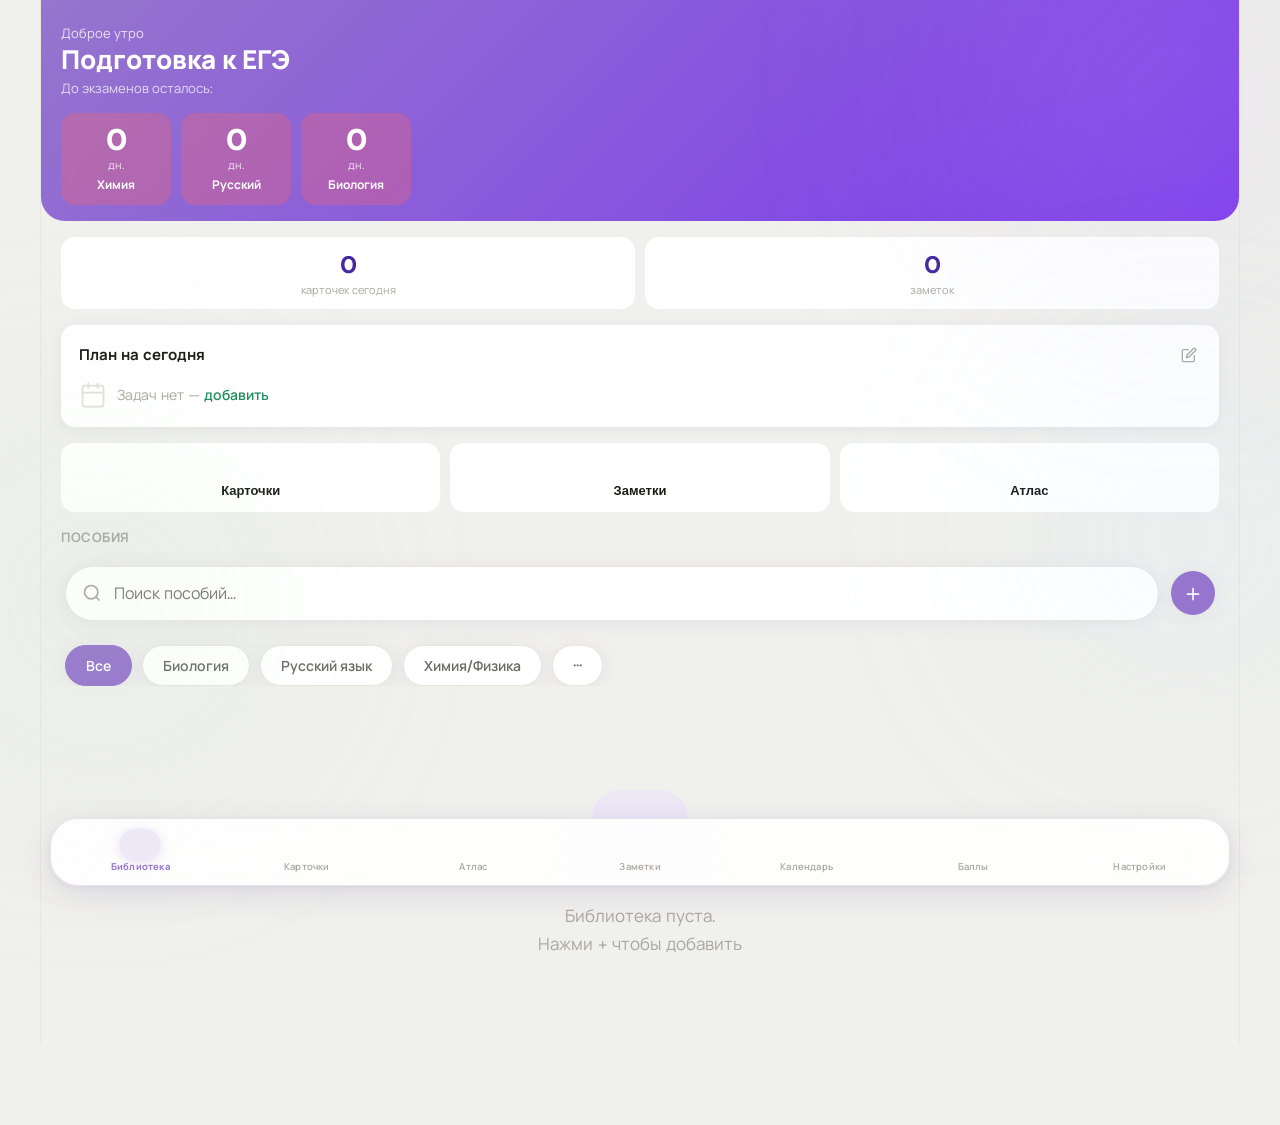
==== commit 395bf7e9: "Add files via upload" ====
--- a/index.html
+++ b/index.html
@@ -264,12 +264,30 @@
     .modal-close { width: 32px; height: 32px; border: none; background: var(--surface2); border-radius: 50%; font-size: 14px; color: var(--text2); cursor: pointer; flex-shrink: 0; display: flex; align-items: center; justify-content: center; }
     .modal { background: var(--surface); width: 100%; max-width: 480px; border-radius: 36px 36px 0 0; padding: 32px 28px 48px; animation: slideUp 0.3s cubic-bezier(.34,1.56,.64,1); max-height: 85dvh; overflow-y: auto; }
     .modal-handle { width: 44px; height: 5px; background: var(--border); border-radius: 3px; margin: 0 auto 28px; }
+    .modal-text-input { display: block; width: 100%; box-sizing: border-box; padding: 12px 16px; border-radius: 14px; border: 1.5px solid var(--border); background: var(--surface2); font-family: var(--font); font-size: 15px; color: var(--text); outline: none; transition: border-color 0.2s; }
+    .modal-text-input:focus { border-color: var(--lavender-deep); }
     .modal-title { font-family: var(--font-display); font-size: 26px; font-weight: 600; margin-bottom: 8px; }
     .modal-sub { font-size: 15px; color: var(--text3); margin-bottom: 24px; line-height: 1.6; }
-    .modal-tabs { display: flex; gap: 10px; margin-bottom: 24px; }
-    .modal-tab { flex: 1; padding: 14px; border-radius: var(--radius-sm); border: 1.5px solid var(--border); background: var(--surface2); font-family: var(--font); font-size: 15px; font-weight: 600; color: var(--text2); cursor: pointer; transition: all 0.2s; }
-    .modal-tab.active { background: var(--lavender-deep); color: #fff; border-color: var(--lavender-deep); }
-    .modal-cancel { width: 100%; padding: 16px; border: none; background: none; font-family: var(--font); font-size: 16px; font-weight: 600; color: var(--text3); cursor: pointer; margin-top: 8px; }
+    .modal-tabs { display: flex; gap: 8px; margin-bottom: 20px; }
+    .modal-tab { flex: 1; padding: 11px 10px; border-radius: 14px; border: 1.5px solid var(--border); background: var(--surface2); font-family: var(--font); font-size: 14px; font-weight: 600; color: var(--text2); cursor: pointer; transition: all 0.2s; display:flex; align-items:center; justify-content:center; gap:6px; }
+    .modal-tab svg { width:16px; height:16px; stroke:currentColor; stroke-width:2; fill:none; }
+    .modal-tab.active { background: var(--lavender); color: var(--lavender-text); border-color: var(--lavender-mid); }
+    .modal-cancel { width: 100%; padding: 14px; border: none; background: none; font-family: var(--font); font-size: 15px; font-weight: 600; color: var(--text3); cursor: pointer; margin-top: 4px; }
+    /* Кнопки опций в модальном окне */
+    .add-option-btn { display:flex; align-items:center; gap:14px; padding:16px 18px; border-radius:18px; cursor:pointer; text-align:left; width:100%; transition:all 0.18s; border: 1.5px solid transparent; }
+    .add-option-btn:active { transform: scale(0.97); }
+    .add-option-btn.opt-purple { background:var(--lavender); border-color:var(--lavender-mid); }
+    .add-option-btn.opt-green { background:var(--sage); border-color:var(--sage-mid); }
+    .add-option-btn.opt-neutral { background:var(--surface2); border-color:var(--border); }
+    .add-option-icon { width:44px; height:44px; border-radius:14px; display:flex; align-items:center; justify-content:center; font-size:22px; flex-shrink:0; }
+    .add-option-icon.ic-purple { background:var(--lavender-mid); }
+    .add-option-icon.ic-green { background:var(--sage-mid); }
+    .add-option-icon.ic-neutral { background:var(--border); }
+    .add-option-label { font-size:15px; font-weight:700; line-height:1.3; }
+    .add-option-label.lbl-purple { color:var(--lavender-text); }
+    .add-option-label.lbl-green { color:var(--sage-text); }
+    .add-option-label.lbl-neutral { color:var(--text); }
+    .add-option-sub { font-size:12px; color:var(--text3); margin-top:2px; font-weight:400; }
     .gh-item { display: flex; align-items: center; gap: 14px; padding: 16px 20px; background: var(--surface2); border: 1.5px solid var(--border); border-radius: var(--radius-sm); margin-bottom: 10px; cursor: pointer; transition: all 0.2s; }
     .gh-item:active { background: var(--lavender); }
     .gh-item.loaded { border-color: var(--sage-deep); background: var(--sage); }
@@ -360,6 +378,67 @@
     .editor-btn:active { background: var(--lavender); transform: scale(0.96); }
     .editor-btn:hover { background: var(--lavender); border-color: var(--lavender-deep); color: var(--lavender-text); }
     .editor-btn svg { width:16px; height:16px; stroke:currentColor; stroke-width:2; }
+    /* Guide writer — полноэкранный редактор */
+    #guide-writer-screen { background: var(--bg); }
+    /* Nav */
+    .gw-nav { display: flex; align-items: center; gap: 8px; padding: 10px 14px; background: var(--surface); border-bottom: 1.5px solid var(--border); flex-shrink: 0; }
+    .gw-status { flex: 1; font-size: 13px; color: var(--text3); font-weight: 500; text-align: center; }
+    .gw-preview-pill { display: inline-flex; align-items: center; gap: 5px; padding: 6px 14px; border-radius: 20px; border: 1.5px solid var(--border); background: var(--surface2); font-size: 13px; font-weight: 600; color: var(--text2); cursor: pointer; transition: all 0.15s; white-space: nowrap; }
+    .gw-preview-pill.active { background: var(--lavender); border-color: var(--lavender-mid); color: var(--lavender-text); }
+    .gw-preview-pill svg { width:14px; height:14px; stroke:currentColor; stroke-width:2; }
+    .gw-save-pill { padding: 7px 18px; border-radius: 20px; border: none; background: var(--accent); color: #fff; font-size: 13px; font-weight: 700; cursor: pointer; transition: all 0.15s; white-space: nowrap; }
+    .gw-save-pill:active { transform: scale(0.96); }
+    /* Header: title + meta */
+    .gw-header { padding: 20px 20px 0; flex-shrink: 0; }
+    .gw-header-meta { display: flex; align-items: center; gap: 8px; margin-bottom: 12px; }
+    .gw-icon-btn { width: 44px; height: 44px; border-radius: 14px; border: 1.5px solid var(--border); background: var(--surface2); font-size: 22px; cursor: pointer; display:flex; align-items:center; justify-content:center; flex-shrink:0; transition: all 0.15s; position:relative; }
+    .gw-icon-btn:active { transform: scale(0.93); }
+    /* Emoji picker popup */
+    .emoji-picker-overlay { display:none; position:fixed; inset:0; z-index:200; background:rgba(26,21,48,0.35); backdrop-filter:blur(4px); align-items:flex-end; justify-content:center; }
+    .emoji-picker-overlay.open { display:flex; animation:fadeIn 0.15s; }
+    .emoji-picker { background:var(--surface); border-radius:28px 28px 0 0; width:100%; max-width:480px; padding:20px 20px 40px; animation:slideUp 0.25s cubic-bezier(.34,1.56,.64,1); }
+    .emoji-picker-handle { width:40px; height:4px; background:var(--border); border-radius:2px; margin:0 auto 16px; }
+    .emoji-picker-title { font-family:var(--font-display); font-size:18px; font-weight:600; color:var(--text); margin-bottom:14px; }
+    .emoji-picker-cats { display:flex; gap:6px; flex-wrap:wrap; margin-bottom:12px; }
+    .emoji-cat-pill { padding:5px 12px; border-radius:20px; border:1.5px solid var(--border); background:var(--surface2); font-size:12px; font-weight:600; color:var(--text2); cursor:pointer; transition:all 0.15s; }
+    .emoji-cat-pill.active { background:var(--lavender); border-color:var(--lavender-mid); color:var(--lavender-text); }
+    .emoji-picker-grid { display:grid; grid-template-columns:repeat(8,1fr); gap:4px; max-height:240px; overflow-y:auto; }
+    .emoji-picker-grid button { font-size:26px; padding:6px; border:none; background:transparent; border-radius:10px; cursor:pointer; transition:all 0.1s; line-height:1; }
+    .emoji-picker-grid button:active { background:var(--lavender); transform:scale(0.88); }
+    .emoji-picker-cancel { width:100%; margin-top:14px; padding:12px; border:none; background:none; font-size:15px; font-weight:600; color:var(--text3); cursor:pointer; }
+    .gw-cat-select { height: 36px; border-radius: 20px; border: 1.5px solid var(--border); background: var(--surface2); color: var(--text2); font-size: 13px; font-weight: 500; padding: 0 12px; outline: none; cursor: pointer; }
+    .gw-title-input { width: 100%; font-family: var(--font-display); font-size: 26px; font-weight: 700; border: none; background: transparent; color: var(--text); outline: none; resize: none; line-height: 1.3; padding: 0; min-height: 36px; overflow: hidden; letter-spacing: -0.3px; }
+    .gw-title-input::placeholder { color: var(--text3); }
+    /* Toolbar */
+    .gw-toolbar { display: flex; align-items: center; gap: 2px; padding: 6px 10px; background: var(--surface); border-top: 1.5px solid var(--border); border-bottom: 1.5px solid var(--border); flex-shrink: 0; overflow-x: auto; margin-top: 14px; }
+    .gw-toolbar::-webkit-scrollbar { display: none; }
+    .gw-btn { min-width: 34px; height: 32px; border-radius: 8px; border: none; background: transparent; font-size: 13px; font-weight: 700; color: var(--text2); cursor: pointer; transition: all 0.12s; display:inline-flex; align-items:center; justify-content:center; gap: 3px; padding: 0 7px; white-space: nowrap; flex-shrink: 0; }
+    .gw-btn:hover { background: var(--surface2); color: var(--text); }
+    .gw-btn:active { background: var(--lavender); color: var(--lavender-deep); transform: scale(0.94); }
+    .gw-btn.active { background: var(--lavender); color: var(--lavender-deep); }
+    .gw-btn svg { width:14px; height:14px; stroke:currentColor; stroke-width:2.2; fill:none; flex-shrink:0; }
+    .gw-sep { width: 1px; height: 18px; background: var(--border); margin: 0 3px; flex-shrink:0; }
+    /* Body */
+    .gw-body { flex: 1; display: flex; overflow: hidden; position: relative; }
+    .gw-editor-pane { flex: 1; display: flex; flex-direction: column; overflow: hidden; }
+    .gw-textarea { flex: 1; padding: 18px 20px 20px; border: none; background: var(--bg); font-family: 'DM Sans', system-ui, sans-serif; font-size: 16px; line-height: 1.85; color: var(--text); resize: none; outline: none; overflow-y: auto; }
+    .gw-textarea::placeholder { color: var(--text3); line-height: 2; }
+    .gw-preview-pane { flex: 1; overflow-y: auto; padding: 20px 24px 80px; border-left: 1.5px solid var(--border); display: none; }
+    .gw-preview-pane.visible { display: block; }
+    /* Status bar */
+    .gw-statusbar { display: flex; align-items: center; justify-content: space-between; padding: 6px 16px; background: var(--surface); border-top: 1px solid var(--border); flex-shrink: 0; }
+    .gw-wordcount { font-size: 12px; color: var(--text3); font-weight: 500; }
+    .gw-autosave-status { font-size: 12px; color: var(--text3); font-weight: 500; }
+    .gw-autosave-status.saving { color: var(--lavender-deep); }
+    .gw-autosave-status.saved { color: var(--accent); }
+    /* Images bar */
+    .gw-images-bar { display: none; padding: 10px 16px; background: var(--surface2); border-top: 1px solid var(--border); flex-shrink: 0; max-height: 180px; overflow-y: auto; }
+    .gw-images-bar.visible { display: block; }
+    .gw-img-item { display: flex; align-items: center; gap: 10px; padding: 6px 0; border-bottom: 1px solid var(--border); }
+    .gw-img-thumb { width: 48px; height: 36px; object-fit: cover; border-radius: 6px; border: 1px solid var(--border); flex-shrink:0; }
+    .gw-img-label { font-size: 13px; color: var(--text2); flex: 1; }
+    .gw-img-insert { font-size: 12px; font-weight: 600; color: var(--lavender-deep); background: var(--lavender); border: none; border-radius: 6px; padding: 3px 10px; cursor: pointer; flex-shrink:0; }
+    .gw-img-del { font-size: 12px; font-weight: 600; color: var(--accent2); background: var(--accent2-light); border: none; border-radius: 6px; padding: 3px 10px; cursor: pointer; flex-shrink:0; }
     .btn svg { width:16px; height:16px; stroke:currentColor; stroke-width:2.2; vertical-align:middle; margin-right:2px; }
     .editor-content { flex: 1; padding: 24px 28px; overflow-y: auto; display: flex; flex-direction: column; gap: 20px; }
     .empty-state { text-align: center; padding: 80px 32px; color: var(--text3); }
@@ -374,16 +453,17 @@
     .notes-header-row { display: flex; align-items: center; gap: 12px; padding: 12px 24px; }
     .notes-header-row .search-box { flex: 1; padding: 0; }
     .notes-header-row .search-input { padding: 16px 20px 16px 48px; background-position: 16px center; }
-    .note-image-item { position: relative; width: 90px; height: 90px; border-radius: var(--radius-sm); overflow: hidden; border: 1.5px solid var(--border); background: var(--surface2); }
-    .note-image-item img { width: 100%; height: 100%; object-fit: cover; }
-    .note-image-delete { position: absolute; top: 6px; right: 6px; width: 24px; height: 24px; border-radius: 50%; background: rgba(0,0,0,0.7); color: white; border: none; font-size: 14px; cursor: pointer; display: flex; align-items: center; justify-content: center; opacity: 0.8; transition: opacity 0.2s; }
-    .note-image-delete:hover { opacity: 1; }
-    .note-image-number { position: absolute; bottom: 6px; left: 6px; background: rgba(0,0,0,0.7); color: white; font-size: 11px; font-weight: 600; padding: 3px 8px; border-radius: 12px; }
-    .atlas-grid { display: grid; grid-template-columns: repeat(auto-fill, minmax(180px, 1fr)); gap: 18px; padding: 0; }
+    .note-image-item { position: relative; border-radius: var(--radius-sm); overflow: hidden; border: 1.5px solid var(--border); background: var(--surface2); margin-bottom: 10px; max-width: 100%; }
+    .note-image-item img { width: 100%; max-width: 100%; max-height: 260px; object-fit: contain; display: block; background: var(--surface2); }
+    .note-image-toolbar { display: flex; align-items: center; gap: 10px; padding: 8px 12px; background: var(--surface); border-top: 1px solid var(--border); }
+    .note-image-label { font-size: 12px; color: var(--text3); flex: 1; font-weight: 500; }
+    .note-image-insert { font-size: 12px; font-weight: 600; color: var(--lavender-deep); cursor: pointer; background: var(--lavender); border: none; border-radius: 8px; padding: 4px 10px; }
+    .note-image-delete { font-size: 12px; font-weight: 600; color: var(--accent2); cursor: pointer; background: var(--accent2-light); border: none; border-radius: 8px; padding: 4px 10px; }
+    .atlas-grid { display: grid; grid-template-columns: 1fr; gap: 20px; padding: 0; }
     .atlas-card { background: var(--surface); border-radius: var(--radius); border: 1.5px solid var(--border); overflow: hidden; cursor: pointer; transition: all 0.2s; box-shadow: var(--shadow); }
-    .atlas-card:active { transform: scale(0.97); }
-    .atlas-card-img { width: 100%; min-height: 180px; object-fit: contain; background: var(--surface2); display: flex; align-items: center; justify-content: center; font-size: 56px; border-bottom: 1.5px solid var(--border); padding: 16px; }
-    .atlas-card-img img { max-width: 100%; max-height: 100%; object-fit: contain; }
+    .atlas-card:active { transform: scale(0.98); }
+    .atlas-card-img { width: 100%; min-height: 280px; object-fit: contain; background: var(--surface2); display: flex; align-items: center; justify-content: center; font-size: 72px; border-bottom: 1.5px solid var(--border); padding: 20px; }
+    .atlas-card-img img { max-width: 100%; max-height: 340px; object-fit: contain; }
     .atlas-card-content { padding: 16px; display: flex; flex-direction: column; gap: 6px; }
     .atlas-card-title { font-size: 15px; font-weight: 600; color: var(--text); line-height: 1.4; word-break: break-word; }
     .atlas-card-category { font-size: 11px; font-weight: 600; text-transform: uppercase; letter-spacing: 0.5px; color: var(--text3); }
@@ -391,6 +471,11 @@
     .atlas-detail-title { font-family: var(--font-display); font-size: 30px; font-weight: 600; color: var(--text); margin-bottom: 10px; line-height: 1.2; }
     .atlas-detail-category { display: inline-block; font-size: 12px; font-weight: 600; padding: 6px 14px; border-radius: 20px; background: var(--lavender); color: var(--lavender-text); margin-bottom: 20px; }
     .atlas-detail-desc { font-size: 16px; line-height: 1.8; color: var(--text2); }
+    #atlas-detail-screen .reader-content { padding: 24px 24px 80px; }
+    /* Atlas card labels */
+    .atlas-card-labels { padding: 12px 16px 16px; display: flex; flex-direction: column; gap: 6px; border-top: 1px solid var(--border); background: var(--surface); }
+    .atlas-card-label-item { font-size: 14px; color: var(--text2); line-height: 1.5; }
+    .atlas-card-label-num { font-weight: 700; color: var(--lavender-deep); margin-right: 6px; }
     .atlas-categories { display: flex; gap: 10px; overflow-x: auto; padding: 16px 24px; scrollbar-width: none; background: transparent; }
     .atlas-categories::-webkit-scrollbar { display: none; }
     .atlas-cat-pill { flex-shrink: 0; padding: 10px 20px; border-radius: 30px; border: 1.5px solid var(--border); background: var(--surface); font-size: 14px; font-weight: 600; color: var(--text2); cursor: pointer; transition: all 0.2s; white-space: nowrap; box-shadow: var(--shadow); }
@@ -400,7 +485,7 @@
     .empty { text-align: center; padding: 60px 32px; }
     .empty-icon { font-size: 56px; margin-bottom: 16px; display: inline-flex; align-items: center; justify-content: center; width: 96px; height: 96px; background: var(--lavender); border-radius: 28px; }
     .empty-text { font-size: 17px; color: var(--text3); line-height: 1.7; }
-    .card-editor-btn svg { width: 15px; height: 15px; stroke: currentColor; stroke-width: 2; fill: none; }
+
     .home-hero { padding: 28px 24px 20px; position: relative; z-index: 1; margin-bottom: 4px; }
     .hero-badge {
       display: inline-flex; align-items: center; gap: 6px;
@@ -490,8 +575,10 @@
     .card-editor-num { width: 28px; height: 28px; border-radius: 50%; background: var(--lavender); color: var(--lavender-text); font-size: 12px; font-weight: 700; display: flex; align-items: center; justify-content: center; flex-shrink: 0; }
     .card-editor-q { flex: 1; font-size: 14px; font-weight: 600; color: var(--text); white-space: nowrap; overflow: hidden; text-overflow: ellipsis; }
     .card-editor-btns { display: flex; gap: 6px; }
-    .card-editor-btn { width: 32px; height: 32px; border-radius: 10px; border: none; background: var(--surface2); font-size: 15px; cursor: pointer; display: flex; align-items: center; justify-content: center; }
-    .card-editor-btn.del { background: var(--peach,#FDF0E8); color: var(--peach-text,#b85c2a); }
+    .card-editor-btn { width: 40px; height: 40px; border-radius: 12px; border: none; background: var(--surface2); font-size: 15px; cursor: pointer; display: flex; align-items: center; justify-content: center; }
+    .card-editor-btn svg { width: 18px; height: 18px; stroke: var(--lavender-text); stroke-width: 2; fill: none; }
+    .card-editor-btn.del { background: var(--peach,#FDF0E8); }
+    .card-editor-btn.del svg { stroke: var(--peach-text,#b85c2a); }
     /* Meta edit cat pills */
     .meta-cat-pill { padding: 8px 16px; border-radius: 20px; border: 1.5px solid var(--border); background: var(--surface2); font-size: 13px; font-weight: 600; color: var(--text2); cursor: pointer; transition: all 0.15s; white-space: nowrap; }
     .meta-cat-pill.selected { background: var(--lavender-deep); color: #fff; border-color: var(--lavender-deep); }
@@ -554,13 +641,15 @@
       body { background: #F0F0ED; }
       .scroll, .reader-content, .editor-content { padding-left: 32px; padding-right: 32px; }
       .bottom-nav { max-width: calc(1200px - 20px); margin: 0 auto max(14px, env(safe-area-inset-bottom)); }
-      .atlas-grid { grid-template-columns: repeat(auto-fill, minmax(220px, 1fr)); gap: 24px; }
-      .atlas-card-img { min-height: 200px; padding: 20px; }
+      .atlas-grid { grid-template-columns: repeat(auto-fill, minmax(420px, 1fr)); gap: 24px; }
+      .atlas-card-img { min-height: 320px; padding: 24px; }
       .note-editor, .flashcard-container { max-width: 1200px; margin: 0 auto; }
       #note-editor-screen .note-editor { max-width: 1200px; margin: 0 auto; width: 100%; }
       #note-editor-screen .editor-content, #note-editor-screen .editor-toolbar, #note-editor-screen .editor-title-input { max-width: 100%; }
+      .note-view-title { font-family: var(--font-display); font-size: 26px; font-weight: 600; color: var(--text); padding: 16px 24px 8px; line-height: 1.3; }
       #atlas-editor-screen .note-editor { max-width: 1200px; margin: 0 auto; width: 100%; }
     }
+    .note-view-title { font-family: var(--font-display); font-size: 26px; font-weight: 600; color: var(--text); padding: 16px 24px 8px; line-height: 1.3; }
     .atlas-card { display: flex; flex-direction: column; }
     .atlas-card-img { display: flex; align-items: center; justify-content: center; background: var(--surface2); }
     .atlas-card-title, .atlas-card-category { white-space: normal; word-break: break-word; }
@@ -657,6 +746,147 @@
     .vd-task-row.vd-full .vd-task-score { color:#16a34a; }
     .vd-task-row.vd-zero .vd-task-score { color:#dc2626; }
     .vd-task-row.vd-partial .vd-task-score { color:#d97706; }
+
+    /* ===== DASHBOARD ===== */
+    .dash-hero { padding: 24px 20px 12px; background: linear-gradient(135deg, var(--lavender-deep) 0%, #7c3aed 100%); color: #fff; border-radius: 0 0 24px 24px; margin-bottom: 16px; }
+    .dash-greeting { font-size: 13px; opacity: 0.8; margin-bottom: 4px; }
+    .dash-title { font-size: 26px; font-weight: 800; line-height: 1.1; margin-bottom: 4px; }
+    .dash-sub { font-size: 13px; opacity: 0.75; margin-bottom: 16px; }
+    .dash-exams { display: flex; gap: 10px; overflow-x: auto; padding-bottom: 4px; scrollbar-width: none; }
+    .dash-exams::-webkit-scrollbar { display: none; }
+    .dash-exam-card { flex-shrink: 0; background: rgba(255,255,255,0.18); border-radius: 14px; padding: 12px 16px; min-width: 110px; text-align: center; backdrop-filter: blur(6px); }
+    .dash-exam-days { font-size: 30px; font-weight: 900; line-height: 1; }
+    .dash-exam-label { font-size: 11px; opacity: 0.85; margin-top: 2px; }
+    .dash-exam-name { font-size: 12px; font-weight: 700; margin-top: 4px; }
+    .dash-exam-card.urgent { background: rgba(255,100,100,0.3); }
+    .dash-exam-card.soon { background: rgba(255,200,0,0.25); }
+    .dash-stats { display: flex; gap: 10px; padding: 0 20px 16px; }
+    .dash-stat-card { flex: 1; background: var(--surface); border-radius: 14px; padding: 12px; text-align: center; }
+    .dash-stat-num { font-size: 24px; font-weight: 800; color: var(--lavender-text); }
+    .dash-stat-label { font-size: 11px; color: var(--text3); margin-top: 2px; }
+    .dash-section-title { font-size: 13px; font-weight: 700; color: var(--text3); letter-spacing: .04em; text-transform: uppercase; padding: 0 20px 8px; }
+    .dash-quick-actions { display: flex; gap: 10px; padding: 0 20px 16px; }
+    .dash-quick-btn { flex: 1; display: flex; flex-direction: column; align-items: center; gap: 6px; background: var(--surface); border: none; border-radius: 14px; padding: 14px 8px; cursor: pointer; font-size: 13px; font-weight: 600; color: var(--text); transition: transform .15s, box-shadow .15s; }
+    .dash-quick-btn:active { transform: scale(0.95); }
+    .dash-quick-icon { font-size: 22px; }
+    @media print {
+      .bottom-nav, .nav, .fab, .fab-header, button, .add-modal, .dash-hero { display: none !important; }
+      .screen { display: none !important; }
+      #note-editor-screen.print-target, #guide-detail-screen.print-target { display: block !important; height: auto !important; overflow: visible !important; }
+      .guide-header-bar, .reading-progress-bar { display: none !important; }
+      .reader-content { overflow: visible !important; height: auto !important; max-height: none !important; padding-bottom: 0 !important; }
+      .note-view-title { font-size: 24px; font-weight: 800; margin-bottom: 16px; }
+      #note-preview, .markdown-body { font-size: 14px; line-height: 1.8; }
+      .guide-hero-card { box-shadow: none !important; }
+    }
+
+    /* ==================== SCHEDULE / РАСПИСАНИЕ ==================== */
+    .dash-today-plan { background: var(--surface); border-radius: 14px; padding: 18px 18px 14px; margin: 0 20px 16px; box-shadow: 0 2px 12px rgba(100,80,160,0.08); }
+    .dash-plan-header { display: flex; align-items: center; justify-content: space-between; margin-bottom: 10px; }
+    .dash-plan-title { font-size: 15px; font-weight: 700; color: var(--text); }
+    .dash-plan-edit-btn { background: none; border: none; cursor: pointer; padding: 4px; color: var(--text3); display: flex; align-items: center; border-radius: 8px; }
+    .dash-plan-progress-bar { height: 4px; background: var(--lavender); border-radius: 4px; margin-bottom: 6px; overflow: hidden; }
+    .dash-plan-progress-fill { height: 100%; background: var(--green); border-radius: 4px; transition: width .3s; }
+    .dash-plan-count { font-size: 12px; color: var(--text3); margin-bottom: 10px; }
+    .dash-plan-items { display: flex; flex-direction: column; gap: 6px; }
+    .dash-plan-item { display: flex; align-items: center; gap: 10px; padding: 6px 8px; border-radius: 10px; background: var(--lavender); transition: opacity .2s; }
+    .dash-plan-item.done { opacity: .55; }
+    .dash-plan-check { width: 22px; height: 22px; border-radius: 6px; border: 2px solid var(--lavender-text); background: none; cursor: pointer; display: flex; align-items: center; justify-content: center; flex-shrink: 0; color: var(--green); transition: background .15s, border-color .15s; }
+    .dash-plan-item.done .dash-plan-check { background: var(--green); border-color: var(--green); color: #fff; }
+    .dash-plan-text { font-size: 14px; color: var(--text); line-height: 1.3; flex: 1; }
+    .dash-plan-item.done .dash-plan-text { text-decoration: line-through; color: var(--text3); }
+    .dash-plan-empty { display: flex; align-items: center; gap: 10px; color: var(--text3); font-size: 14px; padding: 4px 0; }
+    .dash-plan-link { color: var(--green); font-weight: 600; text-decoration: none; }
+    .sched-exam-badge { display: inline-flex; align-items: center; gap: 5px; font-size: 12px; font-weight: 700; color: #fff; background: #C0392B; border-radius: 20px; padding: 3px 10px; margin-bottom: 10px; }
+
+    .sched-summary { display: flex; gap: 12px; padding: 16px 16px 0; margin-bottom: 4px; }
+    .sched-summary-item { flex: 1; background: var(--surface); border-radius: 14px; padding: 14px 10px; text-align: center; box-shadow: 0 2px 12px rgba(100,80,160,0.08); }
+    .sched-summary-num { font-size: 26px; font-weight: 800; color: var(--text); font-family: var(--font-display); line-height: 1; margin-bottom: 4px; }
+    .sched-summary-label { font-size: 11px; color: var(--text3); }
+    .sched-weeks { padding: 16px; display: flex; flex-direction: column; gap: 20px; }
+    .sched-week-label { font-size: 11px; font-weight: 700; text-transform: uppercase; letter-spacing: .6px; color: var(--text3); margin-bottom: 8px; }
+    .sched-week-group.current-week .sched-week-label { color: var(--green); }
+    .sched-day-row { background: var(--surface); border-radius: 14px; padding: 12px 14px; margin-bottom: 8px; box-shadow: 0 2px 12px rgba(100,80,160,0.08); transition: opacity .2s; }
+    .sched-day-row.past { opacity: .55; }
+    .sched-day-row.today { border: 2px solid var(--green); padding: 10px 12px; }
+    .sched-day-header { display: flex; align-items: center; gap: 8px; margin-bottom: 6px; }
+    .sched-day-date { display: flex; align-items: baseline; gap: 5px; flex-shrink: 0; }
+    .sched-day-num { font-size: 18px; font-weight: 800; color: var(--text); font-family: var(--font-display); }
+    .sched-day-name { font-size: 12px; color: var(--text3); text-transform: uppercase; }
+    .sched-today-badge { font-size: 10px; font-weight: 700; color: #fff; background: var(--green); border-radius: 20px; padding: 2px 8px; margin-left: 2px; }
+    .sched-exam-pill { font-size: 11px; font-weight: 700; color: #fff; background: #C0392B; border-radius: 20px; padding: 3px 10px; flex-shrink: 0; }
+    .sched-day-progress { flex: 1; height: 4px; background: var(--lavender); border-radius: 4px; overflow: hidden; }
+    .sched-day-progress-fill { height: 100%; background: var(--green); border-radius: 4px; transition: width .3s; }
+    .sched-add-btn { background: none; border: none; cursor: pointer; padding: 4px; border-radius: 8px; color: var(--green); display: flex; align-items: center; margin-left: auto; }
+    .sched-task-list { display: flex; flex-direction: column; gap: 5px; }
+    .sched-task-item { display: flex; align-items: center; gap: 8px; padding: 5px 8px; border-radius: 8px; background: var(--lavender); transition: opacity .2s; }
+    .sched-task-item.done { opacity: .55; }
+    .sched-task-check { width: 20px; height: 20px; border-radius: 5px; border: 2px solid var(--lavender-text); background: none; cursor: pointer; display: flex; align-items: center; justify-content: center; flex-shrink: 0; color: var(--green); transition: background .15s, border-color .15s; }
+    .sched-task-item.done .sched-task-check { background: var(--green); border-color: var(--green); color: #fff; }
+    .sched-task-text { flex: 1; font-size: 13px; color: var(--text); line-height: 1.3; }
+    .sched-task-item.done .sched-task-text { text-decoration: line-through; color: var(--text3); }
+    .sched-task-del { background: none; border: none; cursor: pointer; padding: 2px; border-radius: 6px; color: var(--text3); display: flex; align-items: center; opacity: 0; transition: opacity .15s; }
+    .sched-task-item:hover .sched-task-del { opacity: 1; }
+    .sched-inline-add { display: flex; align-items: center; gap: 6px; margin-top: 6px; }
+    .sched-inline-input { flex: 1; border: 1.5px solid var(--lavender-text); border-radius: 8px; padding: 6px 10px; font-size: 13px; font-family: var(--font); background: var(--lavender); color: var(--text); outline: none; }
+    .sched-inline-input:focus { border-color: var(--green); }
+    .sched-inline-ok { background: var(--green); border: none; cursor: pointer; border-radius: 8px; padding: 7px; color: #fff; display: flex; align-items: center; }
+    .sched-inline-cancel { background: none; border: 1.5px solid var(--lavender-text); cursor: pointer; border-radius: 8px; padding: 6px; color: var(--text3); display: flex; align-items: center; }
+
+    /* ==================== PDF ==================== */
+    .pdf-section-title { font-size: 13px; font-weight: 700; text-transform: uppercase; letter-spacing: 1px; color: var(--text3); padding: 16px 16px 8px; }
+    .pdf-card { display: flex; align-items: center; gap: 12px; background: #fff; border-radius: 14px; padding: 12px 14px; margin: 0 12px 10px; box-shadow: 0 1px 4px rgba(0,0,0,0.07); cursor: pointer; transition: box-shadow 0.18s, transform 0.18s; }
+    .pdf-card:active { transform: scale(0.98); }
+    .pdf-card-icon { color: var(--lavender-deep); flex-shrink: 0; }
+    .pdf-card-info { flex: 1; min-width: 0; }
+    .pdf-card-name { font-size: 15px; font-weight: 600; color: var(--text); white-space: nowrap; overflow: hidden; text-overflow: ellipsis; }
+    .pdf-card-meta { font-size: 12px; color: var(--text3); margin-top: 2px; display: flex; align-items: center; gap: 6px; }
+    .pdf-badge { font-size: 10px; font-weight: 700; padding: 2px 7px; border-radius: 10px; }
+    .pdf-badge--local { background: #E8F5E9; color: #388E3C; }
+    .pdf-badge--cloud { background: var(--lavender); color: var(--lavender-deep); }
+    .pdf-card-actions { display: flex; gap: 4px; flex-shrink: 0; }
+    .pdf-action-btn { background: none; border: none; cursor: pointer; padding: 6px; border-radius: 8px; color: var(--text3); display: flex; align-items: center; transition: background 0.15s, color 0.15s; }
+    .pdf-action-btn:hover { background: var(--lavender); color: var(--lavender-deep); }
+    .pdf-action-btn--danger:hover { background: #FFEBEE; color: #C62828; }
+
+    /* + меню в библиотеке */
+    .lib-add-wrap { position: relative; display: inline-flex; }
+    .lib-add-menu { display: none; position: absolute; right: 0; top: calc(100% + 6px); z-index: 200; background: #fff; border-radius: 14px; box-shadow: 0 4px 20px rgba(0,0,0,0.14); overflow: hidden; min-width: 140px; }
+    .lib-add-menu.visible { display: block; }
+    .lib-add-menu button { display: flex; align-items: center; gap: 10px; width: 100%; padding: 12px 16px; background: none; border: none; cursor: pointer; font-family: var(--font); font-size: 14px; font-weight: 600; color: var(--text); text-align: left; transition: background 0.15s; }
+    .lib-add-menu button:hover { background: var(--lavender); }
+    .lib-add-menu button svg { color: var(--lavender-deep); flex-shrink: 0; }
+
+    /* PDF просмотрщик */
+    #pdf-viewer-screen { display: none; flex-direction: column; height: 100dvh; background: var(--bg, #F8F7FF); }
+    #pdf-viewer-screen.active { display: flex; }
+    .pdf-viewer-nav { display: flex; align-items: center; gap: 8px; padding: 12px; background: rgba(255,255,255,0.92); backdrop-filter: blur(10px); border-bottom: 1px solid rgba(0,0,0,0.06); flex-shrink: 0; }
+    .pdf-nav-btn { background: none; border: none; cursor: pointer; padding: 6px; border-radius: 10px; color: var(--lavender-deep); display: flex; align-items: center; transition: background 0.15s; }
+    .pdf-nav-btn:hover { background: var(--lavender); }
+    .pdf-viewer-title { flex: 1; font-size: 15px; font-weight: 700; color: var(--text); white-space: nowrap; overflow: hidden; text-overflow: ellipsis; }
+    .pdf-nav-menu-wrap { position: relative; }
+    .pdf-viewer-menu { display: none; position: absolute; right: 0; top: calc(100% + 6px); z-index: 300; background: #fff; border-radius: 14px; box-shadow: 0 4px 20px rgba(0,0,0,0.16); overflow: hidden; min-width: 190px; }
+    .pdf-viewer-menu.visible { display: block; }
+    .pdf-viewer-menu button { display: block; width: 100%; padding: 12px 18px; background: none; border: none; cursor: pointer; font-family: var(--font); font-size: 14px; font-weight: 600; color: var(--text); text-align: left; transition: background 0.15s; }
+    .pdf-viewer-menu button:hover { background: var(--lavender); }
+    .pdf-canvas-wrap { flex: 1; overflow: hidden; position: relative; background: #E0E0DC; touch-action: none; }
+    .pdf-strip-inner { width: 100%; height: 100%; overflow: visible; }
+    .pdf-strip { height: 100%; align-items: flex-start; }
+    .pdf-page-slot { min-height: 200px; overflow-y: auto; overflow-x: hidden; }
+    .pdf-canvas { display: block; max-width: 100%; border-radius: 4px; box-shadow: 0 2px 16px rgba(0,0,0,0.22); }
+    .pdf-loading { position: absolute; top: 50%; left: 50%; transform: translate(-50%,-50%); color: var(--text3); font-size: 15px; font-weight: 500; }
+    .pdf-inner { display: flex; flex-direction: column; align-items: center; width: 100%; }
+    .pdf-card-emoji { font-size: 28px; flex-shrink: 0; }
+    .pdf-card-tags { display: flex; flex-wrap: wrap; gap: 4px; margin-top: 4px; }
+    .pdf-controls { display: flex; align-items: center; justify-content: center; gap: 10px; padding: 10px 16px 16px; background: rgba(255,255,255,0.92); backdrop-filter: blur(10px); border-top: 1px solid rgba(0,0,0,0.06); flex-shrink: 0; }
+    .pdf-ctrl-btn { background: var(--lavender); border: none; cursor: pointer; width: 40px; height: 40px; border-radius: 12px; color: var(--lavender-deep); display: flex; align-items: center; justify-content: center; transition: background 0.15s, opacity 0.15s; }
+    .pdf-ctrl-btn:hover { background: var(--lavender-deep); color: #fff; }
+    .pdf-ctrl-btn:disabled { opacity: 0.35; pointer-events: none; }
+    .pdf-ctrl-mode { margin-left: 4px; }
+    .pdf-page-counter { font-size: 14px; font-weight: 700; color: var(--text); min-width: 56px; text-align: center; }
+    .pdf-zoom-row { display: flex; align-items: center; gap: 2px; margin-left: 4px; }
+    .pdf-zoom-level { font-size: 13px; font-weight: 700; color: var(--text); min-width: 44px; text-align: center; cursor: pointer; user-select: none; }
+    .pdf-page-container { flex-shrink: 0; }
   </style>
 </head>
 <body>
@@ -667,17 +897,29 @@
 
 <!-- БИБЛИОТЕКА ПОСОБИЙ -->
 <div id="library-screen" class="screen active">
-  <div class="home-hero">
-    <div class="home-label">Твоя библиотека</div>
-    <div class="home-title">Библиотека</div>
-    <div class="home-sub">Учебные пособия для подготовки к ЕГЭ</div>
-  </div>
+  <div id="dashboard-section"></div>
   <div class="notes-header-row">
     <div class="search-box"><input type="text" class="search-input" id="library-search" placeholder="Поиск пособий..." oninput="searchLibrary()"></div>
-    <button class="fab-header" onclick="openAddModal('guide')">＋</button>
+    <div class="lib-add-wrap">
+      <button class="fab-header" onclick="openLibraryAddMenu()">＋</button>
+      <div class="lib-add-menu" id="lib-add-menu">
+        <button onclick="addGuideFromMenu()">
+          <svg width="16" height="16" viewBox="0 0 24 24" fill="none" stroke="currentColor" stroke-width="2"><path d="M4 19.5A2.5 2.5 0 0 1 6.5 17H20"/><path d="M6.5 2H20v20H6.5A2.5 2.5 0 0 1 4 19.5v-15A2.5 2.5 0 0 1 6.5 2z"/></svg>
+          Пособие
+        </button>
+        <button onclick="addPdfFromMenu()">
+          <svg width="16" height="16" viewBox="0 0 24 24" fill="none" stroke="currentColor" stroke-width="2"><path d="M14 2H6a2 2 0 0 0-2 2v16a2 2 0 0 0 2 2h12a2 2 0 0 0 2-2V8z"/><polyline points="14 2 14 8 20 8"/></svg>
+          PDF
+        </button>
+      </div>
+    </div>
   </div>
   <div class="cats" id="cats-row"></div>
-  <div class="scroll" id="guides-list"><div class="empty"><div class="empty-icon"><i data-lucide="library-big" style="width:40px;height:40px;stroke:var(--lavender-deep);stroke-width:1.5;fill:none"></i></div><div class="empty-text">Библиотека пуста.<br>Нажми + чтобы добавить пособие</div></div></div>
+  <input type="file" id="pdf-file-input" accept="application/pdf" style="display:none">
+  <div class="scroll" id="guides-list">
+    <div id="pdf-section"></div>
+    <div class="empty" id="library-empty-state"><div class="empty-icon"><i data-lucide="library-big" style="width:40px;height:40px;stroke:var(--lavender-deep);stroke-width:1.5;fill:none"></i></div><div class="empty-text">Библиотека пуста.<br>Нажми + чтобы добавить пособие</div></div>
+  </div>
 </div>
 
 <!-- КОЛОДЫ КАРТОЧЕК -->
@@ -708,7 +950,8 @@
     </div>
     <div class="guide-header-actions">
       <button class="guide-action-btn" id="toc-toggle-btn" onclick="toggleTOC()" title="Оглавление" style="display:none"><i data-lucide="list"></i></button>
-      <button class="guide-action-btn" onclick="openMetaEditModal('guide')" title="Редактировать"><i data-lucide="pencil"></i></button>
+      <button class="guide-action-btn" onclick="printGuide()" title="Экспорт PDF"><i data-lucide="printer"></i></button>
+      <button class="guide-action-btn" id="guide-edit-btn" onclick="window.openGuideWriter(window._currentGuideId)" title="Редактировать"><i data-lucide="pencil"></i></button>
       <button class="guide-action-btn" id="guide-delete-btn" title="Удалить"><i data-lucide="trash-2"></i></button>
     </div>
   </div>
@@ -755,7 +998,7 @@
 <div id="deck-detail-screen" class="screen">
   <div class="nav"><button class="nav-btn" onclick="showScreen('decks-screen')"><i data-lucide="arrow-left"></i></button><div class="nav-title" id="deck-detail-nav-title">Колода</div><button class="nav-btn" onclick="openMetaEditModal('deck')" title="Редактировать"><i data-lucide="pencil"></i></button><button class="nav-btn" id="deck-delete-btn"><i data-lucide="trash-2"></i></button></div>
   <div class="scroll">
-    <div class="deck-hero"><div class="deck-hero-icon" id="deck-detail-icon">📚</div><div><div class="deck-hero-name" id="deck-detail-name">—</div><div class="deck-hero-sub" id="deck-detail-sub">—</div></div></div>
+    <div class="deck-hero"><button class="deck-hero-icon" id="deck-detail-icon" onclick="openEmojiPicker('deck-detail-icon','deck-detail-icon-value')" style="border:none;cursor:pointer;background:none;padding:0">📚</button><input type="hidden" id="deck-detail-icon-value"><div><div class="deck-hero-name" id="deck-detail-name">—</div><div class="deck-hero-sub" id="deck-detail-sub">—</div></div></div>
     <div class="big-stat-row" id="deck-stats-row"><div class="big-stat good"><div class="num" id="deck-known">0</div><div class="lbl">Знаю</div></div><div class="big-stat bad"><div class="num" id="deck-errors">0</div><div class="lbl">Ошибок</div></div></div>
     <div id="deck-actions"></div>
     <div id="hard-section"><div class="section-title">Сложные карточки</div><div id="hard-list"></div></div>
@@ -806,10 +1049,27 @@
 <!-- РЕДАКТОР ЗАМЕТКИ -->
 <div id="note-editor-screen" class="screen">
   <div class="note-editor">
-    <div class="nav"><button class="nav-btn" onclick="closeNoteEditor()"><i data-lucide="arrow-left"></i></button><div class="nav-title"></div><button class="nav-btn" onclick="saveNote()"><i data-lucide="check"></i></button></div>
-    <input type="text" class="editor-title-input" id="note-title" placeholder="Название заметки">
-    <div class="editor-toolbar"><button class="editor-btn" onclick="togglePreview()"><span id="preview-toggle-text"><i data-lucide="eye"></i> Превью</span></button><button class="editor-btn" onclick="triggerNoteImageUpload()"><i data-lucide="image"></i> Картинка</button><select class="folder-select" id="note-folder"><option value="work">Работа</option><option value="study">Учёба</option><option value="personal">Личное</option><option value="ideas">Идеи</option></select><button class="editor-btn" onclick="deleteNote()" style="margin-left:auto;color:var(--red)"><i data-lucide="trash-2"></i></button></div>
-    <div class="editor-content"><div id="note-images-gallery" style="display:none; margin-bottom:20px"><div style="font-size:12px; font-weight:600; text-transform:uppercase; letter-spacing:0.5px; color:var(--text3); margin-bottom:10px">Изображения</div><div id="note-images-container" style="display:flex; gap:12px; flex-wrap:wrap"></div></div><textarea class="editor-textarea" id="note-content" placeholder="Начни писать свою заметку..."></textarea><div class="editor-preview markdown-body" id="note-preview" style="display:none"></div></div>
+    <div class="nav">
+      <button class="nav-btn" onclick="closeNoteEditor()"><i data-lucide="arrow-left"></i></button>
+      <div class="nav-title"></div>
+      <div style="display:flex;align-items:center;gap:8px">
+        <button class="nav-btn" id="note-print-btn" onclick="printNote()" title="Экспорт PDF"><i data-lucide="printer"></i></button>
+        <button class="nav-btn" id="note-mode-btn" onclick="toggleNoteMode()" title="Редактировать"><i data-lucide="pencil"></i></button>
+        <button class="nav-btn" id="note-save-btn" onclick="saveNote()" style="display:none; color:var(--accent)"><i data-lucide="check"></i></button>
+        <button class="nav-btn" onclick="deleteNote()" style="color:var(--red,#c00)"><i data-lucide="trash-2"></i></button>
+      </div>
+    </div>
+    <div id="note-title-view" class="note-view-title" style="display:none"></div>
+    <input type="text" class="editor-title-input" id="note-title" placeholder="Название заметки" style="display:none">
+    <div class="editor-toolbar" id="note-editor-toolbar" style="display:none">
+      <button class="editor-btn" onclick="triggerNoteImageUpload()"><i data-lucide="image"></i> Картинка</button>
+      <select class="folder-select" id="note-folder"><option value="work">Работа</option><option value="study">Учёба</option><option value="personal">Личное</option><option value="ideas">Идеи</option></select>
+    </div>
+    <div class="editor-content">
+      <div id="note-images-gallery" style="display:none; padding: 0 20px 4px;"><div id="note-images-container"></div></div>
+      <textarea class="editor-textarea" id="note-content" placeholder="Начни писать свою заметку...&#10;&#10;Вставь изображение: Ctrl+V или кнопка «Картинка»" style="display:none"></textarea>
+      <div class="editor-preview markdown-body" id="note-preview" style="display:none; padding: 20px 24px 80px;"></div>
+    </div>
   </div>
 </div>
 
@@ -880,6 +1140,57 @@
   <div class="scroll" id="scores-content"></div>
 </div>
 
+<!-- РАСПИСАНИЕ -->
+<div id="schedule-screen" class="screen"></div>
+
+<!-- PDF ПРОСМОТРЩИК -->
+<div id="pdf-viewer-screen" class="screen">
+  <div class="pdf-viewer-nav">
+    <button class="pdf-nav-btn" onclick="closePdfViewer()">
+      <svg width="20" height="20" viewBox="0 0 24 24" fill="none" stroke="currentColor" stroke-width="2">
+        <polyline points="15 18 9 12 15 6"/>
+      </svg>
+    </button>
+    <div class="pdf-viewer-title" id="pdf-viewer-title">PDF</div>
+    <div class="pdf-nav-menu-wrap">
+      <button class="pdf-nav-btn" id="pdf-menu-btn" onclick="pdfShowMenu()">
+        <svg width="20" height="20" viewBox="0 0 24 24" fill="none" stroke="currentColor" stroke-width="2">
+          <circle cx="12" cy="5" r="1"/><circle cx="12" cy="12" r="1"/><circle cx="12" cy="19" r="1"/>
+        </svg>
+      </button>
+      <div class="pdf-viewer-menu" id="pdf-viewer-menu">
+        <button onclick="pdfEditCurrent()">Переименовать / категория</button>
+        <button onclick="pdfDownloadCurrent()">Скачать на устройство</button>
+        <button onclick="pdfDeleteCurrent()">Удалить PDF</button>
+      </div>
+    </div>
+  </div>
+  <div class="pdf-canvas-wrap" id="pdf-canvas-wrap">
+    <div class="pdf-loading">Выберите PDF</div>
+  </div>
+  <div class="pdf-controls">
+    <button class="pdf-ctrl-btn" id="pdf-prev" onclick="pdfPrev()">
+      <svg width="20" height="20" viewBox="0 0 24 24" fill="none" stroke="currentColor" stroke-width="2"><polyline points="15 18 9 12 15 6"/></svg>
+    </button>
+    <span class="pdf-page-counter" id="pdf-page-counter">— / —</span>
+    <button class="pdf-ctrl-btn" id="pdf-next" onclick="pdfNext()">
+      <svg width="20" height="20" viewBox="0 0 24 24" fill="none" stroke="currentColor" stroke-width="2"><polyline points="9 18 15 12 9 6"/></svg>
+    </button>
+    <div class="pdf-zoom-row">
+      <button class="pdf-ctrl-btn" id="pdf-zoom-out" onclick="pdfZoomOut()" title="Уменьшить">
+        <svg width="18" height="18" viewBox="0 0 24 24" fill="none" stroke="currentColor" stroke-width="2"><circle cx="11" cy="11" r="8"/><line x1="21" y1="21" x2="16.65" y2="16.65"/><line x1="8" y1="11" x2="14" y2="11"/></svg>
+      </button>
+      <span class="pdf-zoom-level" id="pdf-zoom-level" ondblclick="pdfZoomReset()">100%</span>
+      <button class="pdf-ctrl-btn" id="pdf-zoom-in" onclick="pdfZoomIn()" title="Увеличить">
+        <svg width="18" height="18" viewBox="0 0 24 24" fill="none" stroke="currentColor" stroke-width="2"><circle cx="11" cy="11" r="8"/><line x1="21" y1="21" x2="16.65" y2="16.65"/><line x1="11" y1="8" x2="11" y2="14"/><line x1="8" y1="11" x2="14" y2="11"/></svg>
+      </button>
+    </div>
+    <button class="pdf-ctrl-btn pdf-ctrl-mode" id="pdf-mode-toggle" onclick="pdfToggleMode()" title="Две страницы">
+      <svg width="18" height="18" viewBox="0 0 24 24" fill="none" stroke="currentColor" stroke-width="2"><rect x="2" y="3" width="9" height="18" rx="1"/><rect x="13" y="3" width="9" height="18" rx="1"/></svg>
+    </button>
+  </div>
+</div>
+
 <!-- НИЖНЕЕ МЕНЮ -->
 <div class="bottom-nav">
   <button class="bottom-nav-btn" id="nav-library" onclick="navTo('library')"><span class="icon"><i data-lucide="library-big"></i></span><span class="label">Библиотека</span></button>
@@ -898,30 +1209,40 @@
     <div class="modal-title" id="modal-title">Добавить</div>
     <div class="modal-sub" id="modal-sub"></div>
     <div class="modal-tabs">
-      <button class="modal-tab active" onclick="switchAddTab('file',this)">📂 Файл</button>
-      <button class="modal-tab" onclick="switchAddTab('yadisk',this)">☁️ Яндекс Диск</button>
+      <button class="modal-tab active" onclick="switchAddTab('file',this)">
+        <svg viewBox="0 0 24 24"><path d="M15 2H6a2 2 0 0 0-2 2v16a2 2 0 0 0 2 2h12a2 2 0 0 0 2-2V7z"/><polyline points="14 2 14 8 20 8"/></svg>
+        Файл
+      </button>
+      <button class="modal-tab" onclick="switchAddTab('yadisk',this)">
+        <svg viewBox="0 0 24 24"><path d="M18 10h-1.26A8 8 0 1 0 9 20h9a5 5 0 0 0 0-10z"/></svg>
+        Яндекс Диск
+      </button>
     </div>
 
     <!-- Вкладка: Файл -->
     <div id="add-tab-file">
-      <div style="display:flex;flex-direction:column;gap:12px;padding:4px 0 8px">
-
-        <!-- Загрузить JSON (файл) -->
-        <button onclick="triggerFileAdd()" style="display:flex;align-items:center;gap:16px;padding:18px 20px;background:var(--lavender);border:1.5px solid var(--lavender-deep);border-radius:16px;cursor:pointer;text-align:left;width:100%;transition:all 0.2s">
-          <span style="font-size:32px;line-height:1;flex-shrink:0">📂</span>
+      <div style="display:flex;flex-direction:column;gap:10px;padding:2px 0 6px">
+
+        <!-- Загрузить JSON -->
+        <button class="add-option-btn opt-purple" onclick="triggerFileAdd()">
+          <div class="add-option-icon ic-purple">
+            <svg width="22" height="22" viewBox="0 0 24 24" fill="none" stroke="var(--lavender-text)" stroke-width="2"><path d="M21 15v4a2 2 0 0 1-2 2H5a2 2 0 0 1-2-2v-4"/><polyline points="17 8 12 3 7 8"/><line x1="12" y1="3" x2="12" y2="15"/></svg>
+          </div>
           <div>
-            <div style="font-size:16px;font-weight:700;color:var(--lavender-text)" id="btn-upload-json-label">Загрузить JSON</div>
-            <div style="font-size:13px;color:var(--text2);margin-top:3px" id="btn-upload-json-sub">Файл с пособием</div>
+            <div class="add-option-label lbl-purple" id="btn-upload-json-label">Загрузить JSON</div>
+            <div class="add-option-sub" id="btn-upload-json-sub">Файл с пособием</div>
           </div>
         </button>
 
         <!-- Вставить JSON (только для колод) -->
         <div id="paste-json-section" style="display:none">
-          <button onclick="togglePasteJson()" style="display:flex;align-items:center;gap:16px;padding:18px 20px;background:var(--sage,#E8F4EE);border:1.5px solid var(--sage-deep,#5c9e72);border-radius:16px;cursor:pointer;text-align:left;width:100%;transition:all 0.2s">
-            <span style="font-size:32px;line-height:1;flex-shrink:0">📋</span>
+          <button class="add-option-btn opt-green" onclick="togglePasteJson()">
+            <div class="add-option-icon ic-green">
+              <svg width="22" height="22" viewBox="0 0 24 24" fill="none" stroke="var(--sage-text)" stroke-width="2"><path d="M16 4h2a2 2 0 0 1 2 2v14a2 2 0 0 1-2 2H6a2 2 0 0 1-2-2V6a2 2 0 0 1 2-2h2"/><rect x="8" y="2" width="8" height="4" rx="1" ry="1"/></svg>
+            </div>
             <div>
-              <div style="font-size:16px;font-weight:700;color:var(--sage-text,#2e6647)">Вставить JSON</div>
-              <div style="font-size:13px;color:var(--text2);margin-top:3px">Скопировать текст напрямую</div>
+              <div class="add-option-label lbl-green">Вставить JSON</div>
+              <div class="add-option-sub">Скопировать текст напрямую</div>
             </div>
           </button>
           <div id="paste-json-area" style="display:none;margin-top:10px">
@@ -930,20 +1251,36 @@
           </div>
         </div>
 
-        <!-- Создать конспект (только для пособий) -->
-        <button id="create-guide-btn" onclick="openCreateGuideModal()" style="display:flex;align-items:center;gap:16px;padding:18px 20px;background:var(--sage,#E8F4EE);border:1.5px solid var(--sage-deep,#5c9e72);border-radius:16px;cursor:pointer;text-align:left;width:100%;transition:all 0.2s">
-          <span style="font-size:32px;line-height:1;flex-shrink:0">✏️</span>
+        <!-- Создать колоду вручную (только для колод) -->
+        <button id="create-deck-manual-btn" class="add-option-btn opt-green" onclick="closeAddModal();createEmptyDeck()" style="display:none">
+          <div class="add-option-icon ic-green">
+            <svg width="22" height="22" viewBox="0 0 24 24" fill="none" stroke="var(--sage-text)" stroke-width="2"><path d="M12 5v14M5 12h14"/></svg>
+          </div>
           <div>
-            <div style="font-size:16px;font-weight:700;color:var(--sage-text,#2e6647)">Создать конспект</div>
-            <div style="font-size:13px;color:var(--text2);margin-top:3px">Написать пособие прямо здесь</div>
+            <div class="add-option-label lbl-green">Создать вручную</div>
+            <div class="add-option-sub">Пустая колода, добавить карточки</div>
           </div>
         </button>
 
-        <button onclick="openSampleModal()" style="display:flex;align-items:center;gap:16px;padding:18px 20px;background:var(--surface2);border:1.5px solid var(--border);border-radius:16px;cursor:pointer;text-align:left;width:100%;transition:all 0.2s">
-          <span style="font-size:32px;line-height:1;flex-shrink:0">👀</span>
+        <!-- Создать конспект (только для пособий) -->
+        <button id="create-guide-btn" class="add-option-btn opt-green" onclick="closeAddModal();openGuideWriter(null)">
+          <div class="add-option-icon ic-green">
+            <svg width="22" height="22" viewBox="0 0 24 24" fill="none" stroke="var(--sage-text)" stroke-width="2"><path d="M11 4H4a2 2 0 0 0-2 2v14a2 2 0 0 0 2 2h14a2 2 0 0 0 2-2v-7"/><path d="M18.5 2.5a2.121 2.121 0 0 1 3 3L12 15l-4 1 1-4 9.5-9.5z"/></svg>
+          </div>
           <div>
-            <div style="font-size:16px;font-weight:700;color:var(--text)">Формат файла</div>
-            <div style="font-size:13px;color:var(--text2);margin-top:3px">Посмотреть пример JSON</div>
+            <div class="add-option-label lbl-green">Создать конспект</div>
+            <div class="add-option-sub">Написать пособие прямо здесь</div>
+          </div>
+        </button>
+
+        <!-- Формат файла -->
+        <button class="add-option-btn opt-neutral" onclick="openSampleModal()">
+          <div class="add-option-icon ic-neutral">
+            <svg width="22" height="22" viewBox="0 0 24 24" fill="none" stroke="var(--text2)" stroke-width="2"><circle cx="12" cy="12" r="10"/><line x1="12" y1="8" x2="12" y2="12"/><line x1="12" y1="16" x2="12.01" y2="16"/></svg>
+          </div>
+          <div>
+            <div class="add-option-label lbl-neutral">Формат файла</div>
+            <div class="add-option-sub">Посмотреть пример JSON</div>
           </div>
         </button>
       </div>
@@ -1012,6 +1349,21 @@
     </div>
     <button class="btn btn-primary" onclick="saveMetaEdit()" style="width:100%;margin-bottom:12px">Сохранить</button>
     <button class="modal-cancel" onclick="closeMetaEditModal()">Отмена</button>
+  </div>
+</div>
+
+<!-- МОДАЛКА: создать колоду вручную -->
+<div class="modal-overlay" id="new-deck-modal" onclick="if(event.target===this)closeNewDeckModal()">
+  <div class="modal">
+    <div class="modal-handle"></div>
+    <div class="modal-title">Новая колода</div>
+    <div style="display:flex;gap:12px;align-items:center;margin-bottom:16px">
+      <button id="new-deck-icon-btn" onclick="openEmojiPicker('new-deck-icon-btn','new-deck-icon-value')" style="width:56px;height:56px;border-radius:16px;border:1.5px solid var(--border);background:var(--surface2);font-size:28px;cursor:pointer;flex-shrink:0">📚</button>
+      <input class="modal-text-input" id="new-deck-name-input" placeholder="Название колоды" style="flex:1;margin-bottom:0" onkeydown="if(event.key==='Enter')confirmNewDeck()">
+    </div>
+    <input type="hidden" id="new-deck-icon-value" value="📚">
+    <button class="btn btn-primary" onclick="confirmNewDeck()" style="width:100%;margin-bottom:12px">Создать</button>
+    <button class="modal-cancel" onclick="closeNewDeckModal()">Отмена</button>
   </div>
 </div>
 
@@ -1103,20 +1455,195 @@
 <input type="file" id="note-image-input" accept="image/*" style="display:none" onchange="handleNoteImageUpload(event)">
 </div>
 
+<script src="https://cdnjs.cloudflare.com/ajax/libs/pdf.js/3.11.174/pdf.min.js"></script>
 <script src="utils.js?v=4"></script>
 <script src="database.js?v=4"></script>
-<script src="library.js?v=12"></script>
-<script src="flashcards.js?v=5"></script>
-<script src="atlas.js?v=4"></script>
-<script src="notes.js?v=4"></script>
+<script src="library.js?v=17"></script>
+<script src="flashcards.js?v=10"></script>
+<script src="atlas.js?v=5"></script>
+<script src="notes.js?v=8"></script>
 <script src="calendar.js?v=5"></script>
 <script src="scores.js?v=7"></script>
 <script src="yadisk.js?v=7"></script>
-<script src="app.js?v=4"></script>
+<script src="home.js?v=4"></script>
+<script src="schedule.js?v=1"></script>
+<script src="pdf-viewer.js?v=1"></script>
+<script src="app.js?v=5"></script>
+<!-- РЕДАКТОР ПОСОБИЙ (полноэкранный) -->
+<div id="guide-writer-screen" class="screen">
+  <!-- Навигация -->
+  <div class="gw-nav">
+    <button class="nav-btn" onclick="closeGuideWriter()"><i data-lucide="arrow-left"></i></button>
+    <span class="gw-status" id="gw-status">Черновик</span>
+    <button class="gw-preview-pill" id="gw-preview-btn" onclick="gwTogglePreview()">
+      <i data-lucide="eye"></i> Превью
+    </button>
+    <button class="gw-save-pill" onclick="saveGuideWriter()">Сохранить</button>
+  </div>
+
+  <!-- Заголовок и мета -->
+  <div class="gw-header">
+    <div class="gw-header-meta">
+      <button class="gw-icon-btn" id="gw-icon-btn" onclick="openEmojiPicker()">📖</button>
+      <input id="gw-icon-input" style="display:none">
+      <select class="gw-cat-select" id="gw-cat">
+        <option value="bio">🧬 Биология</option>
+        <option value="chem">⚗️ Химия</option>
+        <option value="ru">📝 Русский</option>
+        <option value="phys">⚡ Физика</option>
+        <option value="math">📐 Математика</option>
+      </select>
+    </div>
+    <textarea class="gw-title-input" id="gw-title" placeholder="Название пособия..." rows="1" oninput="this.style.height='auto';this.style.height=this.scrollHeight+'px'"></textarea>
+  </div>
+
+  <!-- Тулбар -->
+  <div class="gw-toolbar">
+    <button class="gw-btn" onclick="gwFmt('## ','',true)" title="Заголовок раздела"><b style="font-size:12px">H2</b></button>
+    <button class="gw-btn" onclick="gwFmt('### ','',true)" title="Подзаголовок"><b style="font-size:11px;opacity:.7">H3</b></button>
+    <div class="gw-sep"></div>
+    <button class="gw-btn" onclick="gwFmt('**','**')" title="Жирный (Ctrl+B)"><svg viewBox="0 0 24 24"><path d="M6 4h8a4 4 0 0 1 4 4 4 4 0 0 1-4 4H6z"/><path d="M6 12h9a4 4 0 0 1 4 4 4 4 0 0 1-4 4H6z"/></svg></button>
+    <button class="gw-btn" onclick="gwFmt('*','*')" title="Курсив (Ctrl+I)"><svg viewBox="0 0 24 24"><line x1="19" y1="4" x2="10" y2="4"/><line x1="14" y1="20" x2="5" y2="20"/><line x1="15" y1="4" x2="9" y2="20"/></svg></button>
+    <button class="gw-btn" onclick="gwFmt('`','`')" title="Код" style="font-family:monospace;font-size:14px">`·`</button>
+    <button class="gw-btn" onclick="gwFmt('~~','~~')" title="Зачёркнутый"><svg viewBox="0 0 24 24"><path d="M16 4H9a3 3 0 0 0-2.83 4"/><path d="M14 20H9a3 3 0 0 1-3-3"/><line x1="3" y1="12" x2="21" y2="12"/></svg></button>
+    <div class="gw-sep"></div>
+    <button class="gw-btn" onclick="gwFmt('- ','',true)" title="Маркированный список"><svg viewBox="0 0 24 24"><line x1="8" y1="6" x2="21" y2="6"/><line x1="8" y1="12" x2="21" y2="12"/><line x1="8" y1="18" x2="21" y2="18"/><line x1="3" y1="6" x2="3.01" y2="6"/><line x1="3" y1="12" x2="3.01" y2="12"/><line x1="3" y1="18" x2="3.01" y2="18"/></svg></button>
+    <button class="gw-btn" onclick="gwFmt('1. ','',true)" title="Нумерованный список"><svg viewBox="0 0 24 24"><line x1="10" y1="6" x2="21" y2="6"/><line x1="10" y1="12" x2="21" y2="12"/><line x1="10" y1="18" x2="21" y2="18"/><path d="M4 6h1v4"/><path d="M4 10h2"/><path d="M6 18H4c0-1 2-2 2-3s-1-1.5-2-1"/></svg></button>
+    <button class="gw-btn" onclick="gwFmt('> ','',true)" title="Цитата / определение"><svg viewBox="0 0 24 24"><path d="M3 21c3 0 7-1 7-8V5c0-1.25-.756-2.017-2-2H4c-1.25 0-2 .75-2 1.972V11c0 1.25.75 2 2 2 1 0 1 0 1 1v1c0 1-1 2-2 2s-1 .008-1 1.031V20c0 1 0 1 1 1z"/><path d="M15 21c3 0 7-1 7-8V5c0-1.25-.757-2.017-2-2h-4c-1.25 0-2 .75-2 1.972V11c0 1.25.75 2 2 2h.75c0 2.25.25 4-2.75 4v3c0 1 0 1 1 1z"/></svg></button>
+    <div class="gw-sep"></div>
+    <button class="gw-btn" onclick="gwInsertTable()" title="Таблица"><svg viewBox="0 0 24 24"><rect x="3" y="3" width="18" height="18" rx="2"/><path d="M3 9h18M3 15h18M9 3v18"/></svg></button>
+    <button class="gw-btn" onclick="gwInsertDivider()" title="Разделитель"><svg viewBox="0 0 24 24"><line x1="3" y1="12" x2="21" y2="12"/></svg></button>
+    <button class="gw-btn" onclick="gwUploadImage()" title="Добавить изображение (или Ctrl+V)"><svg viewBox="0 0 24 24"><rect x="3" y="3" width="18" height="18" rx="2"/><circle cx="8.5" cy="8.5" r="1.5"/><path d="m21 15-5-5L5 21"/></svg></button>
+    <button class="gw-btn" id="gw-images-toggle" onclick="gwToggleImagesBar()" title="Мои изображения"><svg viewBox="0 0 24 24"><path d="M21 15v4a2 2 0 0 1-2 2H5a2 2 0 0 1-2-2v-4"/><polyline points="17 8 12 3 7 8"/><line x1="12" y1="3" x2="12" y2="15"/></svg></button>
+  </div>
+
+  <!-- Тело редактора -->
+  <div class="gw-body">
+    <div class="gw-editor-pane">
+      <textarea class="gw-textarea" id="gw-content"
+        placeholder="Начни писать конспект...&#10;&#10;Используй ## для заголовков&#10;**жирный**, *курсив*, `код`&#10;— маркированный список&#10;&#10;Ctrl+V — вставить изображение"
+        oninput="gwOnInput()"></textarea>
+    </div>
+    <div class="gw-preview-pane markdown-body" id="gw-preview"></div>
+  </div>
+
+  <!-- Статус-бар -->
+  <div class="gw-statusbar">
+    <span class="gw-wordcount" id="gw-wordcount">0 слов</span>
+    <span class="gw-autosave-status" id="gw-autosave-status"></span>
+  </div>
+
+  <!-- Панель изображений -->
+  <div class="gw-images-bar" id="gw-images-bar">
+    <div id="gw-images-list"></div>
+  </div>
+  <input type="file" id="gw-image-input" accept="image/*" style="display:none" onchange="gwHandleImageUpload(event)">
+</div>
+
+<!-- EMOJI PICKER -->
+<div class="emoji-picker-overlay" id="emoji-picker-overlay" onclick="closeEmojiPickerOutside(event)">
+  <div class="emoji-picker" id="emoji-picker-panel">
+    <div class="emoji-picker-handle"></div>
+    <div class="emoji-picker-title">Выбери иконку</div>
+    <div class="emoji-picker-cats" id="emoji-cats"></div>
+    <div class="emoji-picker-grid" id="emoji-grid"></div>
+    <button class="emoji-picker-cancel" onclick="closeEmojiPicker()">Отмена</button>
+  </div>
+</div>
+
 <script src="firebase-module.js"></script>
 <script>
-  // Инициализируем Lucide иконки
   if (typeof lucide !== 'undefined') lucide.createIcons();
+
+  // ===== EMOJI PICKER =====
+  const EMOJI_CATS = [
+    { name: 'Учёба', emojis: ['📖','📚','📝','✏️','🖊️','📓','📒','📕','📗','📘','📙','📃','📄','📑','🗒️','📋','📌','📍','🗂️','📊','📈','📉','🗃️'] },
+    { name: 'Наука', emojis: ['🔬','🧬','⚗️','🧪','🔭','🧫','🧲','💊','🩺','🩻','🧠','🫀','🫁','🦷','🦴','👁️','🩸','🧪','⚡','🌡️'] },
+    { name: 'Природа', emojis: ['🌿','🍃','🌱','🌾','🌵','🌴','🌳','🌲','🍀','🌺','🌸','🌼','🌻','🌹','🍄','🐾','🦋','🐝','🐛','🦎','🐸','🐠','🐋','🦁'] },
+    { name: 'Химия', emojis: ['⚗️','🧪','💧','🔥','❄️','💨','⚡','☢️','⚛️','🧲','💡','🔋','🪫','🌊','🫧','💎','🪨','🧱'] },
+    { name: 'Математика', emojis: ['📐','📏','🔢','➕','➖','✖️','➗','🔣','∞','π','🎯','🧮','📊','📈','🔷','🔶','🔵','🟩'] },
+    { name: 'Разное', emojis: ['⭐','🌟','✨','💫','🎯','🏆','🥇','🎓','💡','🔑','🗝️','💎','🎪','🚀','🛸','🌍','🌙','☀️','🕐','⏰','📅','🗓️'] },
+  ];
+
+  let _emojiActiveCat = 0;
+
+  let _emojiCallbackBtnId = null, _emojiCallbackInputId = null;
+
+  function openEmojiPicker(btnId, inputId) {
+    _emojiCallbackBtnId = btnId || 'gw-icon-btn';
+    _emojiCallbackInputId = inputId || 'gw-icon-input';
+    _emojiActiveCat = 0;
+    renderEmojiCats();
+    renderEmojiGrid();
+    document.getElementById('emoji-picker-overlay').classList.add('open');
+  }
+  window.openEmojiPicker = openEmojiPicker;
+
+  function closeEmojiPicker() {
+    document.getElementById('emoji-picker-overlay').classList.remove('open');
+  }
+  window.closeEmojiPicker = closeEmojiPicker;
+
+  function closeEmojiPickerOutside(e) {
+    if (e.target === document.getElementById('emoji-picker-overlay')) closeEmojiPicker();
+  }
+  window.closeEmojiPickerOutside = closeEmojiPickerOutside;
+
+  function renderEmojiCats() {
+    const el = document.getElementById('emoji-cats');
+    el.innerHTML = EMOJI_CATS.map((c, i) =>
+      `<button class="emoji-cat-pill${i === _emojiActiveCat ? ' active' : ''}" onclick="selectEmojiCat(${i})">${c.name}</button>`
+    ).join('');
+  }
+
+  function selectEmojiCat(i) {
+    _emojiActiveCat = i;
+    renderEmojiCats();
+    renderEmojiGrid();
+  }
+  window.selectEmojiCat = selectEmojiCat;
+
+  function renderEmojiGrid() {
+    const emojis = EMOJI_CATS[_emojiActiveCat].emojis;
+    document.getElementById('emoji-grid').innerHTML = emojis.map(e =>
+      `<button onclick="pickEmoji('${e}')">${e}</button>`
+    ).join('');
+  }
+
+  function pickEmoji(emoji) {
+    const btn = document.getElementById(_emojiCallbackBtnId || 'gw-icon-btn');
+    const inp = document.getElementById(_emojiCallbackInputId || 'gw-icon-input');
+    if (btn) btn.textContent = emoji;
+    if (inp) inp.value = emoji;
+    closeEmojiPicker();
+    // Save deck icon immediately if on deck detail screen
+    if (_emojiCallbackBtnId === 'deck-detail-icon' && window.saveDeckIcon) {
+      window.saveDeckIcon(emoji);
+    }
+  }
+  window.pickEmoji = pickEmoji;
+</script>
+<script>
+// ===== PDF PRINT =====
+function printNote() {
+  // Make sure we're in view mode so preview is rendered
+  // setNoteMode is idempotent - calling with false when already in view mode is safe
+  if (window.saveNote) window.saveNote();
+  if (window.setNoteMode) window.setNoteMode(false);
+  const screen = document.getElementById('note-editor-screen');
+  if (screen) { screen.classList.add('print-target'); }
+  window.print();
+  setTimeout(() => { if (screen) screen.classList.remove('print-target'); }, 1000);
+}
+window.printNote = printNote;
+
+function printGuide() {
+  const screen = document.getElementById('guide-detail-screen');
+  if (screen) { screen.classList.add('print-target'); }
+  window.print();
+  setTimeout(() => { if (screen) screen.classList.remove('print-target'); }, 1000);
+}
+window.printGuide = printGuide;
 </script>
 </body>
 </html>
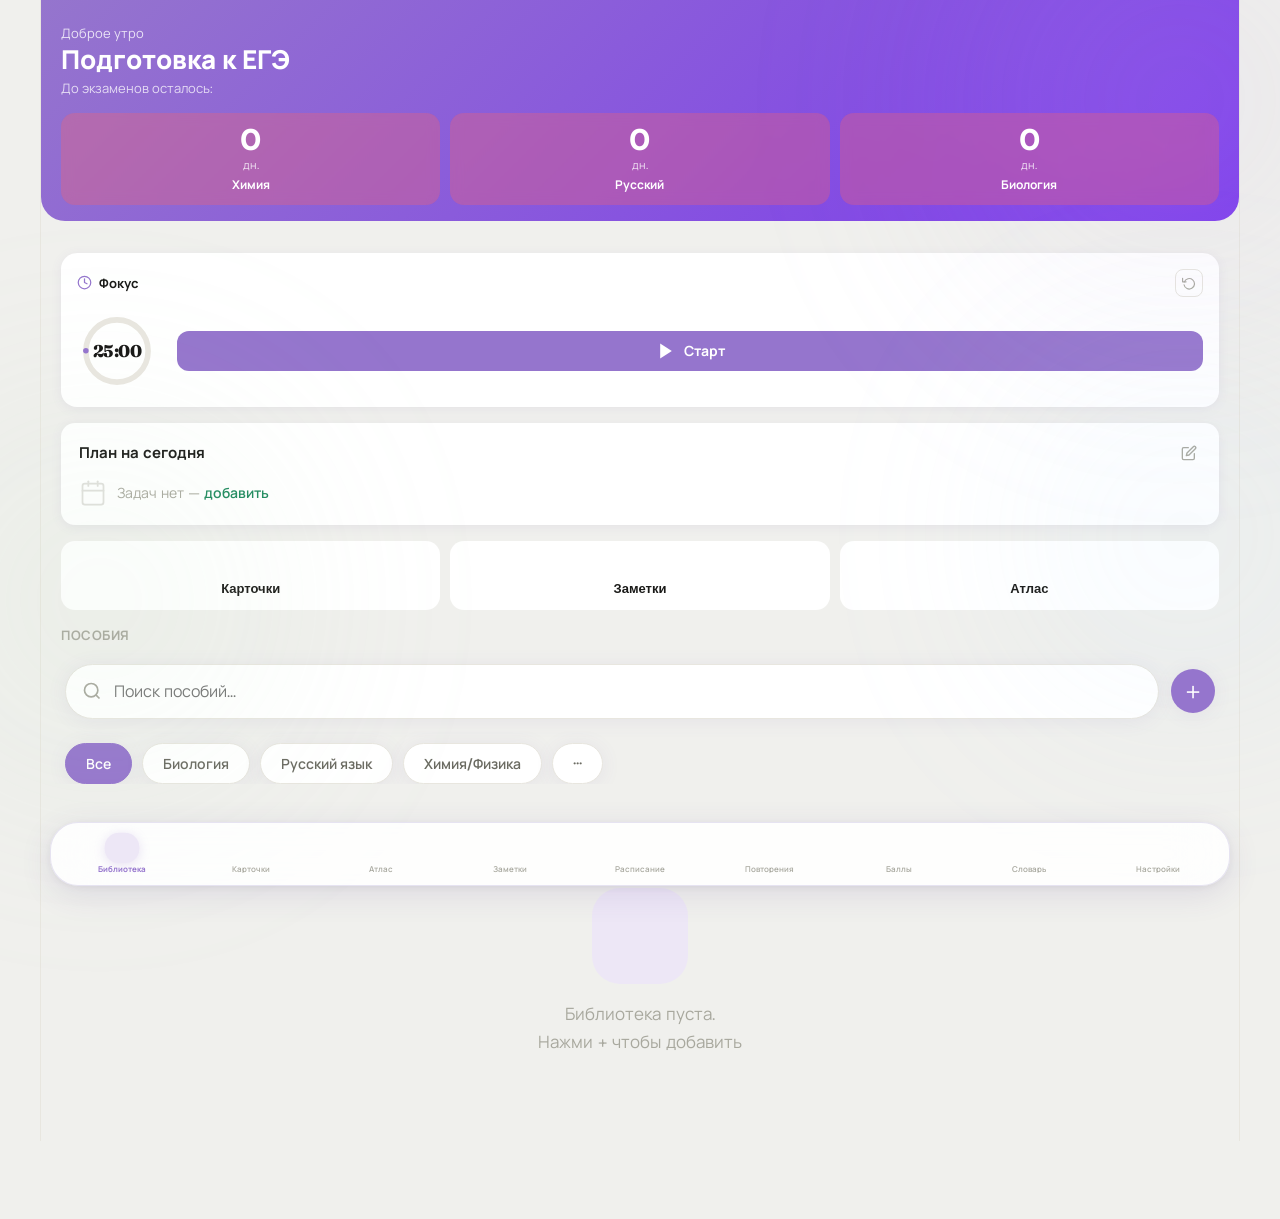
==== commit 96813f15: "Add files via upload" ====
--- a/index.html
+++ b/index.html
@@ -132,21 +132,22 @@
     .bottom-nav.hidden { display: none !important; }
     .bottom-nav-btn {
       flex: 1; display: flex; flex-direction: column; align-items: center; gap: 2px;
-      padding: 6px 2px; cursor: pointer; border: none; background: none;
-      font-family: var(--font); transition: all 0.2s; border-radius: 20px;
+      padding: 6px 1px; cursor: pointer; border: none; background: none;
+      font-family: var(--font); transition: all 0.2s; border-radius: 20px; min-width: 0;
     }
     .bottom-nav-btn .icon {
       font-size: 20px; line-height: 1;
-      width: 38px; height: 30px;
+      width: 32px; height: 28px;
       display: flex; align-items: center; justify-content: center;
-      border-radius: 15px;
+      border-radius: 13px;
       transition: all 0.22s cubic-bezier(0.34, 1.56, 0.64, 1);
     }
     .bottom-nav-btn .label {
-      font-size: 9.5px; font-weight: 600; color: var(--text3);
-      letter-spacing: 0.2px; transition: all 0.2s; line-height: 1;
+      font-size: 8px; font-weight: 600; color: var(--text3);
+      letter-spacing: 0px; transition: all 0.2s; line-height: 1;
+      white-space: nowrap; overflow: hidden; text-overflow: ellipsis; max-width: 100%;
     }
-    .bottom-nav-btn .icon svg { width: 22px; height: 22px; stroke: var(--text3); stroke-width: 1.8; fill: none; transition: stroke 0.2s; }
+    .bottom-nav-btn .icon svg { width: 17px; height: 17px; stroke: var(--text3); stroke-width: 1.8; fill: none; transition: stroke 0.2s; }
     .bottom-nav-btn.active .icon {
       background: var(--lavender);
       transform: scale(1.08) translateY(-1px);
@@ -628,6 +629,8 @@
     .review-item-btn { padding: 10px 20px; border-radius: var(--radius-sm); border: none; background: var(--accent-light); color: var(--accent); font-weight: 600; font-size: 14px; cursor: pointer; transition: all 0.2s; white-space: nowrap; }
     .review-item-btn:active { transform: scale(0.95); }
     .review-item.overdue .review-item-btn { background: var(--red-light); color: var(--red); }
+    .review-item-del { width: 34px; height: 34px; border-radius: 10px; border: 1.5px solid var(--border); background: var(--surface2); color: var(--text3); display: flex; align-items: center; justify-content: center; cursor: pointer; flex-shrink: 0; transition: all 0.18s; }
+    .review-item-del:active { background: var(--red-light); color: var(--red); border-color: var(--red); transform: scale(0.93); }
     .review-quality-buttons { display: flex; gap: 12px; flex-wrap: wrap; justify-content: center; margin-top: 20px; }
     .quality-btn { padding: 14px 24px; border-radius: var(--radius-sm); border: 1.5px solid var(--border); background: var(--surface); font-family: var(--font); font-size: 16px; font-weight: 600; cursor: pointer; transition: all 0.2s; flex: 1; min-width: 100px; }
     .quality-bad { background: var(--red-light); color: var(--red); border-color: var(--red-light); }
@@ -711,6 +714,11 @@
     .analytics-stat-card { flex:1; background:var(--surface); border:1.5px solid var(--border); border-radius:var(--radius-sm); padding:14px; text-align:center; }
     .analytics-stat-num { font-size:28px; font-weight:700; font-family:var(--font-display); color:var(--lavender-deep); }
     .analytics-stat-label { font-size:11px; color:var(--text3); margin-top:2px; }
+    .score-line-chart-wrap { margin: 0 20px 16px; background: var(--surface); border-radius: 14px; padding: 14px 16px; box-shadow: 0 2px 12px rgba(100,80,160,0.08); }
+    .score-line-chart-title { font-size: 12px; font-weight: 600; color: var(--text3); margin-bottom: 10px; }
+    .score-line-chart { width: 100%; height: 80px; display: block; overflow: visible; }
+    .score-line-chart-labels { display: flex; justify-content: space-between; margin-top: 4px; }
+    .score-line-chart-labels span { font-size: 10px; color: var(--text3); }
     .analytics-chart-label { padding:0 20px 10px; font-size:12px; color:var(--text3); font-weight:600; }
     .analytics-chart { display:flex; gap:3px; align-items:flex-end; padding:0 20px 20px; height:100px; overflow-x:auto; scrollbar-width:none; }
     .analytics-chart::-webkit-scrollbar { display:none; }
@@ -752,9 +760,8 @@
     .dash-greeting { font-size: 13px; opacity: 0.8; margin-bottom: 4px; }
     .dash-title { font-size: 26px; font-weight: 800; line-height: 1.1; margin-bottom: 4px; }
     .dash-sub { font-size: 13px; opacity: 0.75; margin-bottom: 16px; }
-    .dash-exams { display: flex; gap: 10px; overflow-x: auto; padding-bottom: 4px; scrollbar-width: none; }
-    .dash-exams::-webkit-scrollbar { display: none; }
-    .dash-exam-card { flex-shrink: 0; background: rgba(255,255,255,0.18); border-radius: 14px; padding: 12px 16px; min-width: 110px; text-align: center; backdrop-filter: blur(6px); }
+    .dash-exams { display: flex; gap: 10px; padding-bottom: 4px; }
+    .dash-exam-card { flex: 1; background: rgba(255,255,255,0.18); border-radius: 14px; padding: 12px 16px; text-align: center; backdrop-filter: blur(6px); }
     .dash-exam-days { font-size: 30px; font-weight: 900; line-height: 1; }
     .dash-exam-label { font-size: 11px; opacity: 0.85; margin-top: 2px; }
     .dash-exam-name { font-size: 12px; font-weight: 700; margin-top: 4px; }
@@ -799,6 +806,12 @@
     .dash-plan-link { color: var(--green); font-weight: 600; text-decoration: none; }
     .sched-exam-badge { display: inline-flex; align-items: center; gap: 5px; font-size: 12px; font-weight: 700; color: #fff; background: #C0392B; border-radius: 20px; padding: 3px 10px; margin-bottom: 10px; }
 
+    .sched-week-progress-bar-wrap { margin: 14px 16px 0; background: var(--surface); border-radius: 14px; padding: 14px 16px; box-shadow: 0 2px 12px rgba(100,80,160,0.08); }
+    .sched-week-progress-top { display: flex; justify-content: space-between; align-items: center; margin-bottom: 10px; }
+    .sched-week-progress-label { font-size: 13px; font-weight: 600; color: var(--text); }
+    .sched-week-progress-count { font-size: 13px; font-weight: 700; color: var(--lavender-deep); }
+    .sched-week-progress-track { height: 8px; background: var(--border); border-radius: 99px; overflow: hidden; }
+    .sched-week-progress-fill { height: 100%; background: linear-gradient(90deg, var(--green), #52c97a); border-radius: 99px; transition: width .4s ease; }
     .sched-summary { display: flex; gap: 12px; padding: 16px 16px 0; margin-bottom: 4px; }
     .sched-summary-item { flex: 1; background: var(--surface); border-radius: 14px; padding: 14px 10px; text-align: center; box-shadow: 0 2px 12px rgba(100,80,160,0.08); }
     .sched-summary-num { font-size: 26px; font-weight: 800; color: var(--text); font-family: var(--font-display); line-height: 1; margin-bottom: 4px; }
@@ -858,9 +871,9 @@
     .lib-add-menu button svg { color: var(--lavender-deep); flex-shrink: 0; }
 
     /* PDF просмотрщик */
-    #pdf-viewer-screen { display: none; flex-direction: column; height: 100dvh; background: var(--bg, #F8F7FF); }
+    #pdf-viewer-screen { display: none; flex-direction: column; height: 100dvh; background: #1a1a1a; position: relative; }
     #pdf-viewer-screen.active { display: flex; }
-    .pdf-viewer-nav { display: flex; align-items: center; gap: 8px; padding: 12px; background: rgba(255,255,255,0.92); backdrop-filter: blur(10px); border-bottom: 1px solid rgba(0,0,0,0.06); flex-shrink: 0; }
+    .pdf-viewer-nav { display: flex; align-items: center; gap: 8px; padding: 12px; background: rgba(255,255,255,0.95); backdrop-filter: blur(12px); border-bottom: 1px solid rgba(0,0,0,0.06); flex-shrink: 0; transition: transform 0.3s ease; z-index: 10; }
     .pdf-nav-btn { background: none; border: none; cursor: pointer; padding: 6px; border-radius: 10px; color: var(--lavender-deep); display: flex; align-items: center; transition: background 0.15s; }
     .pdf-nav-btn:hover { background: var(--lavender); }
     .pdf-viewer-title { flex: 1; font-size: 15px; font-weight: 700; color: var(--text); white-space: nowrap; overflow: hidden; text-overflow: ellipsis; }
@@ -869,24 +882,108 @@
     .pdf-viewer-menu.visible { display: block; }
     .pdf-viewer-menu button { display: block; width: 100%; padding: 12px 18px; background: none; border: none; cursor: pointer; font-family: var(--font); font-size: 14px; font-weight: 600; color: var(--text); text-align: left; transition: background 0.15s; }
     .pdf-viewer-menu button:hover { background: var(--lavender); }
-    .pdf-canvas-wrap { flex: 1; overflow: hidden; position: relative; background: #E0E0DC; touch-action: none; }
+    /* Progress bar */
+    #pdf-progress-wrap { height: 3px; background: rgba(0,0,0,0.08); flex-shrink: 0; transition: opacity 0.3s ease; }
+    #pdf-progress-bar { height: 100%; background: var(--lavender-deep); transition: width 0.3s ease; border-radius: 0 2px 2px 0; }
+    /* Canvas area */
+    .pdf-canvas-wrap { flex: 1; overflow: hidden; position: relative; background: #2a2a2a; touch-action: none; }
     .pdf-strip-inner { width: 100%; height: 100%; overflow: visible; }
     .pdf-strip { height: 100%; align-items: flex-start; }
     .pdf-page-slot { min-height: 200px; overflow-y: auto; overflow-x: hidden; }
-    .pdf-canvas { display: block; max-width: 100%; border-radius: 4px; box-shadow: 0 2px 16px rgba(0,0,0,0.22); }
-    .pdf-loading { position: absolute; top: 50%; left: 50%; transform: translate(-50%,-50%); color: var(--text3); font-size: 15px; font-weight: 500; }
+    .pdf-canvas { display: block; max-width: 100%; border-radius: 4px; box-shadow: 0 4px 24px rgba(0,0,0,0.5); }
+    .pdf-loading { position: absolute; top: 50%; left: 50%; transform: translate(-50%,-50%); color: rgba(255,255,255,0.6); font-size: 15px; font-weight: 500; }
     .pdf-inner { display: flex; flex-direction: column; align-items: center; width: 100%; }
+    /* Controls */
+    .pdf-controls { display: flex; align-items: center; justify-content: center; gap: 8px; padding: 10px 12px 16px; background: rgba(255,255,255,0.95); backdrop-filter: blur(12px); border-top: 1px solid rgba(0,0,0,0.06); flex-shrink: 0; transition: transform 0.3s ease; z-index: 10; }
+    .pdf-ctrl-btn { background: var(--lavender); border: none; cursor: pointer; width: 40px; height: 40px; border-radius: 12px; color: var(--lavender-deep); display: flex; align-items: center; justify-content: center; transition: background 0.15s, opacity 0.15s; flex-shrink: 0; }
+    .pdf-ctrl-btn:hover { background: var(--lavender-deep); color: #fff; }
+    .pdf-ctrl-btn:disabled { opacity: 0.35; pointer-events: none; }
+    .pdf-page-counter { font-size: 14px; font-weight: 700; color: var(--text); min-width: 60px; text-align: center; cursor: pointer; padding: 6px 8px; border-radius: 10px; transition: background 0.15s; user-select: none; }
+    .pdf-page-counter:hover { background: var(--lavender); }
+    .pdf-zoom-row { display: flex; align-items: center; gap: 2px; }
+    .pdf-zoom-level { font-size: 13px; font-weight: 700; color: var(--text); min-width: 44px; text-align: center; cursor: pointer; user-select: none; padding: 4px 2px; }
+    /* Page jump overlay */
+    #pdf-page-input-wrap { display: none; position: absolute; top: 50%; left: 50%; transform: translate(-50%,-50%); background: #fff; border-radius: 18px; box-shadow: 0 8px 32px rgba(0,0,0,0.22); padding: 20px; z-index: 400; flex-direction: column; align-items: center; gap: 12px; min-width: 160px; }
+    #pdf-page-input-label { font-size: 13px; font-weight: 600; color: var(--text3); }
+    #pdf-page-input { width: 100px; font-size: 26px; font-weight: 700; text-align: center; border: 2px solid var(--lavender-deep); border-radius: 12px; padding: 8px; color: var(--text); font-family: var(--font); outline: none; }
+    #pdf-page-input-total { font-size: 12px; color: var(--text3); font-weight: 600; }
+    .pdf-jump-btns { display: flex; gap: 8px; width: 100%; }
+    .pdf-jump-btns button { flex: 1; padding: 10px; border: none; border-radius: 10px; font-family: var(--font); font-size: 14px; font-weight: 700; cursor: pointer; }
+    .pdf-jump-ok { background: var(--lavender-deep); color: #fff; }
+    .pdf-jump-cancel { background: var(--lavender); color: var(--lavender-deep); }
+    /* Thumbnails sheet */
+    #pdf-thumb-sheet { position: absolute; bottom: 0; left: 0; right: 0; background: #fff; border-radius: 20px 20px 0 0; box-shadow: 0 -4px 30px rgba(0,0,0,0.25); z-index: 200; transform: translateY(100%); transition: transform 0.32s cubic-bezier(0.25,0.46,0.45,0.94); max-height: 58vh; display: flex; flex-direction: column; }
+    #pdf-thumb-sheet.visible { transform: translateY(0); }
+    .pdf-thumb-header { display: flex; align-items: center; justify-content: space-between; padding: 14px 16px 8px; flex-shrink: 0; border-bottom: 1px solid rgba(0,0,0,0.06); }
+    .pdf-thumb-title { font-size: 15px; font-weight: 700; color: var(--text); }
+    #pdf-thumb-grid { display: grid; grid-template-columns: repeat(3, 1fr); gap: 10px; padding: 12px 16px 24px; overflow-y: auto; -webkit-overflow-scrolling: touch; }
+    .pdf-thumb-item { display: flex; flex-direction: column; align-items: center; gap: 5px; cursor: pointer; border-radius: 12px; padding: 6px; transition: background 0.15s; }
+    .pdf-thumb-item:active { background: var(--lavender); }
+    .pdf-thumb-item.active { background: var(--lavender); }
+    .pdf-thumb-item.active .pdf-thumb-label { color: var(--lavender-deep); font-weight: 800; }
+    .pdf-thumb-img { width: 100%; border-radius: 6px; box-shadow: 0 2px 8px rgba(0,0,0,0.2); aspect-ratio: 0.707 / 1; object-fit: cover; background: #e8e8e8; display: block; }
+    .pdf-thumb-label { font-size: 11px; color: var(--text3); font-weight: 600; }
+    /* Library card */
     .pdf-card-emoji { font-size: 28px; flex-shrink: 0; }
     .pdf-card-tags { display: flex; flex-wrap: wrap; gap: 4px; margin-top: 4px; }
-    .pdf-controls { display: flex; align-items: center; justify-content: center; gap: 10px; padding: 10px 16px 16px; background: rgba(255,255,255,0.92); backdrop-filter: blur(10px); border-top: 1px solid rgba(0,0,0,0.06); flex-shrink: 0; }
-    .pdf-ctrl-btn { background: var(--lavender); border: none; cursor: pointer; width: 40px; height: 40px; border-radius: 12px; color: var(--lavender-deep); display: flex; align-items: center; justify-content: center; transition: background 0.15s, opacity 0.15s; }
-    .pdf-ctrl-btn:hover { background: var(--lavender-deep); color: #fff; }
-    .pdf-ctrl-btn:disabled { opacity: 0.35; pointer-events: none; }
-    .pdf-ctrl-mode { margin-left: 4px; }
-    .pdf-page-counter { font-size: 14px; font-weight: 700; color: var(--text); min-width: 56px; text-align: center; }
-    .pdf-zoom-row { display: flex; align-items: center; gap: 2px; margin-left: 4px; }
-    .pdf-zoom-level { font-size: 13px; font-weight: 700; color: var(--text); min-width: 44px; text-align: center; cursor: pointer; user-select: none; }
+    .pdf-badge--pos { background: rgba(130,100,200,0.12); color: var(--lavender-deep); }
     .pdf-page-container { flex-shrink: 0; }
+
+    /* ===== СЛОВАРЬ ===== */
+    .gloss-hero { background: linear-gradient(135deg, #1a1a2e 0%, #2d1b69 50%, #11998e 100%); }
+    .gloss-search-row { display: flex; gap: 10px; align-items: center; padding: 0 16px; margin-bottom: 12px; }
+    .gloss-filters { display: flex; gap: 8px; padding: 0 16px; overflow-x: auto; scrollbar-width: none; margin-bottom: 4px; }
+    .gloss-filters::-webkit-scrollbar { display: none; }
+    .gloss-filter-pill { flex-shrink: 0; padding: 6px 14px; border-radius: 99px; border: 1.5px solid var(--border); background: var(--surface); font-size: 12px; font-weight: 600; color: var(--text2); cursor: pointer; transition: all 0.18s; }
+    .gloss-filter-pill.active { border-color: var(--lavender-deep); color: var(--lavender-deep); background: var(--lavender); }
+    .gloss-count { padding: 6px 16px 2px; font-size: 11px; font-weight: 600; color: var(--text3); text-transform: uppercase; letter-spacing: .5px; min-height: 20px; }
+    .gloss-list { padding: 4px 16px 100px; }
+    .gloss-letter-group { margin-bottom: 4px; }
+    .gloss-letter { font-size: 12px; font-weight: 800; color: var(--text3); padding: 10px 4px 4px; letter-spacing: .5px; }
+    .gloss-term-card { display: flex; align-items: center; gap: 12px; background: var(--surface); border-radius: 12px; padding: 12px 14px; margin-bottom: 6px; cursor: pointer; box-shadow: 0 1px 6px rgba(100,80,160,0.07); transition: transform 0.15s, box-shadow 0.15s; }
+    .gloss-term-card:active { transform: scale(0.98); box-shadow: none; }
+    .gloss-term-left { flex: 1; min-width: 0; }
+    .gloss-term-name { font-size: 15px; font-weight: 700; color: var(--text); margin-bottom: 2px; }
+    .gloss-term-preview { font-size: 12px; color: var(--text3); white-space: nowrap; overflow: hidden; text-overflow: ellipsis; }
+    .gloss-subject-dot { width: 10px; height: 10px; border-radius: 50%; flex-shrink: 0; }
+    .gloss-empty { display: flex; flex-direction: column; align-items: center; justify-content: center; gap: 10px; padding: 60px 20px; color: var(--text3); text-align: center; }
+    .gloss-empty svg { opacity: .3; }
+    .gloss-empty-text { font-size: 16px; font-weight: 600; color: var(--text2); }
+    .gloss-empty-sub { font-size: 13px; }
+    .gloss-form { display: flex; flex-direction: column; gap: 6px; margin-bottom: 16px; }
+    .gloss-label { font-size: 12px; font-weight: 700; color: var(--text3); margin-top: 6px; text-transform: uppercase; letter-spacing: .5px; }
+    .gloss-input { width: 100%; padding: 12px 14px; border-radius: 12px; border: 1.5px solid var(--border); background: var(--bg); font-size: 15px; color: var(--text); font-family: var(--font); outline: none; box-sizing: border-box; }
+    .gloss-input:focus { border-color: var(--lavender-deep); }
+    .gloss-textarea { width: 100%; padding: 12px 14px; border-radius: 12px; border: 1.5px solid var(--border); background: var(--bg); font-size: 14px; color: var(--text); font-family: var(--font); outline: none; resize: vertical; box-sizing: border-box; line-height: 1.5; }
+    .gloss-textarea:focus { border-color: var(--lavender-deep); }
+    .gloss-subject-pills { display: flex; gap: 8px; flex-wrap: wrap; margin-top: 4px; }
+    .gloss-subject-pill { padding: 7px 16px; border-radius: 99px; border: 1.5px solid var(--border); background: var(--surface); font-size: 13px; font-weight: 600; color: var(--text2); cursor: pointer; transition: all 0.18s; }
+    .gloss-modal-actions { display: flex; gap: 10px; margin-top: 4px; }
+    .gloss-modal-actions .btn { flex: 1; }
+    .gloss-view-subject { font-size: 12px; font-weight: 700; text-transform: uppercase; letter-spacing: .5px; margin-bottom: 8px; }
+    .gloss-view-term { font-size: 22px; font-weight: 800; color: var(--text); font-family: var(--font-display); margin-bottom: 14px; line-height: 1.2; }
+    .gloss-view-def { font-size: 15px; color: var(--text2); line-height: 1.6; margin-bottom: 20px; white-space: pre-wrap; }
+
+    /* ===== ПОМОДОРО ===== */
+    #pomodoro-widget { margin: 0 20px 16px; }
+    .pom-widget { background: var(--surface); border-radius: 16px; padding: 16px; box-shadow: 0 2px 12px rgba(100,80,160,0.08); }
+    .pom-top { display: flex; align-items: center; justify-content: space-between; margin-bottom: 14px; }
+    .pom-title-row { display: flex; align-items: center; gap: 7px; }
+    .pom-label { font-size: 13px; font-weight: 700; color: var(--text); }
+    .pom-sessions { font-size: 11px; color: var(--text3); background: var(--lavender); padding: 2px 8px; border-radius: 99px; font-weight: 600; }
+    .pom-reset-btn { width: 28px; height: 28px; border-radius: 8px; border: 1.5px solid var(--border); background: none; color: var(--text3); cursor: pointer; display: flex; align-items: center; justify-content: center; transition: all .15s; }
+    .pom-reset-btn:active { background: var(--lavender); }
+    .pom-body { display: flex; align-items: center; gap: 20px; }
+    .pom-circle-wrap { position: relative; width: 80px; height: 80px; flex-shrink: 0; }
+    .pom-circle-svg { width: 80px; height: 80px; transform: rotate(-90deg); }
+    .pom-time { position: absolute; inset: 0; display: flex; align-items: center; justify-content: center; font-size: 17px; font-weight: 800; color: var(--text); font-family: var(--font-display); letter-spacing: -0.5px; }
+    .pom-controls { display: flex; flex-direction: column; gap: 8px; flex: 1; }
+    .pom-btn { display: flex; align-items: center; justify-content: center; gap: 8px; padding: 10px 16px; border-radius: 12px; border: none; font-size: 14px; font-weight: 700; cursor: pointer; font-family: var(--font); transition: all .15s; }
+    .pom-btn-play { background: var(--lavender-deep); color: #fff; }
+    .pom-btn-play:active { opacity: .85; }
+    .pom-btn-pause { background: var(--lavender); color: var(--lavender-deep); }
+    .pom-btn-pause:active { opacity: .85; }
+    .pom-btn-skip { background: var(--bg); border: 1.5px solid var(--border); color: var(--text3); padding: 6px 14px; font-size: 12px; }
   </style>
 </head>
 <body>
@@ -1143,15 +1240,24 @@
 <!-- РАСПИСАНИЕ -->
 <div id="schedule-screen" class="screen"></div>
 
+<!-- СЛОВАРЬ ТЕРМИНОВ -->
+<div id="glossary-screen" class="screen"></div>
+
 <!-- PDF ПРОСМОТРЩИК -->
 <div id="pdf-viewer-screen" class="screen">
+  <!-- Верхняя панель -->
   <div class="pdf-viewer-nav">
     <button class="pdf-nav-btn" onclick="closePdfViewer()">
+      <svg width="20" height="20" viewBox="0 0 24 24" fill="none" stroke="currentColor" stroke-width="2"><polyline points="15 18 9 12 15 6"/></svg>
+    </button>
+    <div class="pdf-viewer-title" id="pdf-viewer-title">PDF</div>
+    <!-- Кнопка миниатюр -->
+    <button class="pdf-nav-btn" id="pdf-thumbs-btn" onclick="pdfShowThumbs()" title="Все страницы">
       <svg width="20" height="20" viewBox="0 0 24 24" fill="none" stroke="currentColor" stroke-width="2">
-        <polyline points="15 18 9 12 15 6"/>
+        <rect x="3" y="3" width="7" height="7" rx="1"/><rect x="14" y="3" width="7" height="7" rx="1"/>
+        <rect x="3" y="14" width="7" height="7" rx="1"/><rect x="14" y="14" width="7" height="7" rx="1"/>
       </svg>
     </button>
-    <div class="pdf-viewer-title" id="pdf-viewer-title">PDF</div>
     <div class="pdf-nav-menu-wrap">
       <button class="pdf-nav-btn" id="pdf-menu-btn" onclick="pdfShowMenu()">
         <svg width="20" height="20" viewBox="0 0 24 24" fill="none" stroke="currentColor" stroke-width="2">
@@ -1165,14 +1271,38 @@
       </div>
     </div>
   </div>
+  <!-- Прогресс-бар -->
+  <div id="pdf-progress-wrap"><div id="pdf-progress-bar" style="width:0%"></div></div>
+  <!-- Область просмотра -->
   <div class="pdf-canvas-wrap" id="pdf-canvas-wrap">
     <div class="pdf-loading">Выберите PDF</div>
-  </div>
+    <!-- Оверлей для перехода к странице -->
+    <div id="pdf-page-input-wrap">
+      <div id="pdf-page-input-label">Перейти к странице</div>
+      <input id="pdf-page-input" type="number" min="1" inputmode="numeric">
+      <div id="pdf-page-input-total"></div>
+      <div class="pdf-jump-btns">
+        <button class="pdf-jump-cancel" onclick="pdfJumpCancel()">Отмена</button>
+        <button class="pdf-jump-ok" onclick="pdfJumpConfirm()">Перейти</button>
+      </div>
+    </div>
+    <!-- Панель миниатюр -->
+    <div id="pdf-thumb-sheet">
+      <div class="pdf-thumb-header">
+        <div class="pdf-thumb-title">Страницы</div>
+        <button class="pdf-nav-btn" onclick="pdfHideThumbs()">
+          <svg width="20" height="20" viewBox="0 0 24 24" fill="none" stroke="currentColor" stroke-width="2"><line x1="18" y1="6" x2="6" y2="18"/><line x1="6" y1="6" x2="18" y2="18"/></svg>
+        </button>
+      </div>
+      <div id="pdf-thumb-grid"></div>
+    </div>
+  </div>
+  <!-- Нижняя панель управления -->
   <div class="pdf-controls">
     <button class="pdf-ctrl-btn" id="pdf-prev" onclick="pdfPrev()">
       <svg width="20" height="20" viewBox="0 0 24 24" fill="none" stroke="currentColor" stroke-width="2"><polyline points="15 18 9 12 15 6"/></svg>
     </button>
-    <span class="pdf-page-counter" id="pdf-page-counter">— / —</span>
+    <span class="pdf-page-counter" id="pdf-page-counter" onclick="pdfJumpPage()" title="Перейти к странице">— / —</span>
     <button class="pdf-ctrl-btn" id="pdf-next" onclick="pdfNext()">
       <svg width="20" height="20" viewBox="0 0 24 24" fill="none" stroke="currentColor" stroke-width="2"><polyline points="9 18 15 12 9 6"/></svg>
     </button>
@@ -1180,14 +1310,11 @@
       <button class="pdf-ctrl-btn" id="pdf-zoom-out" onclick="pdfZoomOut()" title="Уменьшить">
         <svg width="18" height="18" viewBox="0 0 24 24" fill="none" stroke="currentColor" stroke-width="2"><circle cx="11" cy="11" r="8"/><line x1="21" y1="21" x2="16.65" y2="16.65"/><line x1="8" y1="11" x2="14" y2="11"/></svg>
       </button>
-      <span class="pdf-zoom-level" id="pdf-zoom-level" ondblclick="pdfZoomReset()">100%</span>
+      <span class="pdf-zoom-level" id="pdf-zoom-level" ondblclick="pdfZoomReset()" title="Сбросить масштаб">100%</span>
       <button class="pdf-ctrl-btn" id="pdf-zoom-in" onclick="pdfZoomIn()" title="Увеличить">
         <svg width="18" height="18" viewBox="0 0 24 24" fill="none" stroke="currentColor" stroke-width="2"><circle cx="11" cy="11" r="8"/><line x1="21" y1="21" x2="16.65" y2="16.65"/><line x1="11" y1="8" x2="11" y2="14"/><line x1="8" y1="11" x2="14" y2="11"/></svg>
       </button>
     </div>
-    <button class="pdf-ctrl-btn pdf-ctrl-mode" id="pdf-mode-toggle" onclick="pdfToggleMode()" title="Две страницы">
-      <svg width="18" height="18" viewBox="0 0 24 24" fill="none" stroke="currentColor" stroke-width="2"><rect x="2" y="3" width="9" height="18" rx="1"/><rect x="13" y="3" width="9" height="18" rx="1"/></svg>
-    </button>
   </div>
 </div>
 
@@ -1197,8 +1324,10 @@
   <button class="bottom-nav-btn" id="nav-decks" onclick="navTo('decks')"><span class="icon"><i data-lucide="layers"></i></span><span class="label">Карточки</span></button>
   <button class="bottom-nav-btn" id="nav-atlas" onclick="navTo('atlas')"><span class="icon"><i data-lucide="map"></i></span><span class="label">Атлас</span></button>
   <button class="bottom-nav-btn" id="nav-notes" onclick="navTo('notes')"><span class="icon"><i data-lucide="notebook-pen"></i></span><span class="label">Заметки</span></button>
-  <button class="bottom-nav-btn" id="nav-calendar" onclick="navTo('calendar')"><span class="icon"><i data-lucide="calendar-days"></i></span><span class="label">Календарь</span></button>
+  <button class="bottom-nav-btn" id="nav-schedule" onclick="navTo('schedule')"><span class="icon"><i data-lucide="calendar-check"></i></span><span class="label">Расписание</span></button>
+  <button class="bottom-nav-btn" id="nav-calendar" onclick="navTo('calendar')"><span class="icon"><i data-lucide="calendar-days"></i></span><span class="label">Повторения</span></button>
   <button class="bottom-nav-btn" id="nav-scores" onclick="navTo('scores')"><span class="icon"><i data-lucide="chart-bar"></i></span><span class="label">Баллы</span></button>
+  <button class="bottom-nav-btn" id="nav-glossary" onclick="navTo('glossary')"><span class="icon"><i data-lucide="book-open-text"></i></span><span class="label">Словарь</span></button>
   <button class="bottom-nav-btn" id="nav-settings" onclick="navTo('settings')"><span class="icon"><i data-lucide="settings-2"></i></span><span class="label">Настройки</span></button>
 </div>
 
@@ -1459,16 +1588,19 @@
 <script src="utils.js?v=4"></script>
 <script src="database.js?v=4"></script>
 <script src="library.js?v=17"></script>
-<script src="flashcards.js?v=10"></script>
-<script src="atlas.js?v=5"></script>
+<script src="flashcards.js?v=11"></script>
+<script src="atlas.js?v=6"></script>
 <script src="notes.js?v=8"></script>
-<script src="calendar.js?v=5"></script>
-<script src="scores.js?v=7"></script>
+<script src="calendar.js?v=6"></script>
+<script src="scores.js?v=8"></script>
 <script src="yadisk.js?v=7"></script>
-<script src="home.js?v=4"></script>
-<script src="schedule.js?v=1"></script>
+<script src="home.js?v=5"></script>
+<script src="schedule.js?v=4"></script>
+<script src="schedule_seed.js?v=1"></script>
+<script src="glossary.js?v=2"></script>
+<script src="pomodoro.js?v=1"></script>
 <script src="pdf-viewer.js?v=1"></script>
-<script src="app.js?v=5"></script>
+<script src="app.js?v=6"></script>
 <!-- РЕДАКТОР ПОСОБИЙ (полноэкранный) -->
 <div id="guide-writer-screen" class="screen">
   <!-- Навигация -->
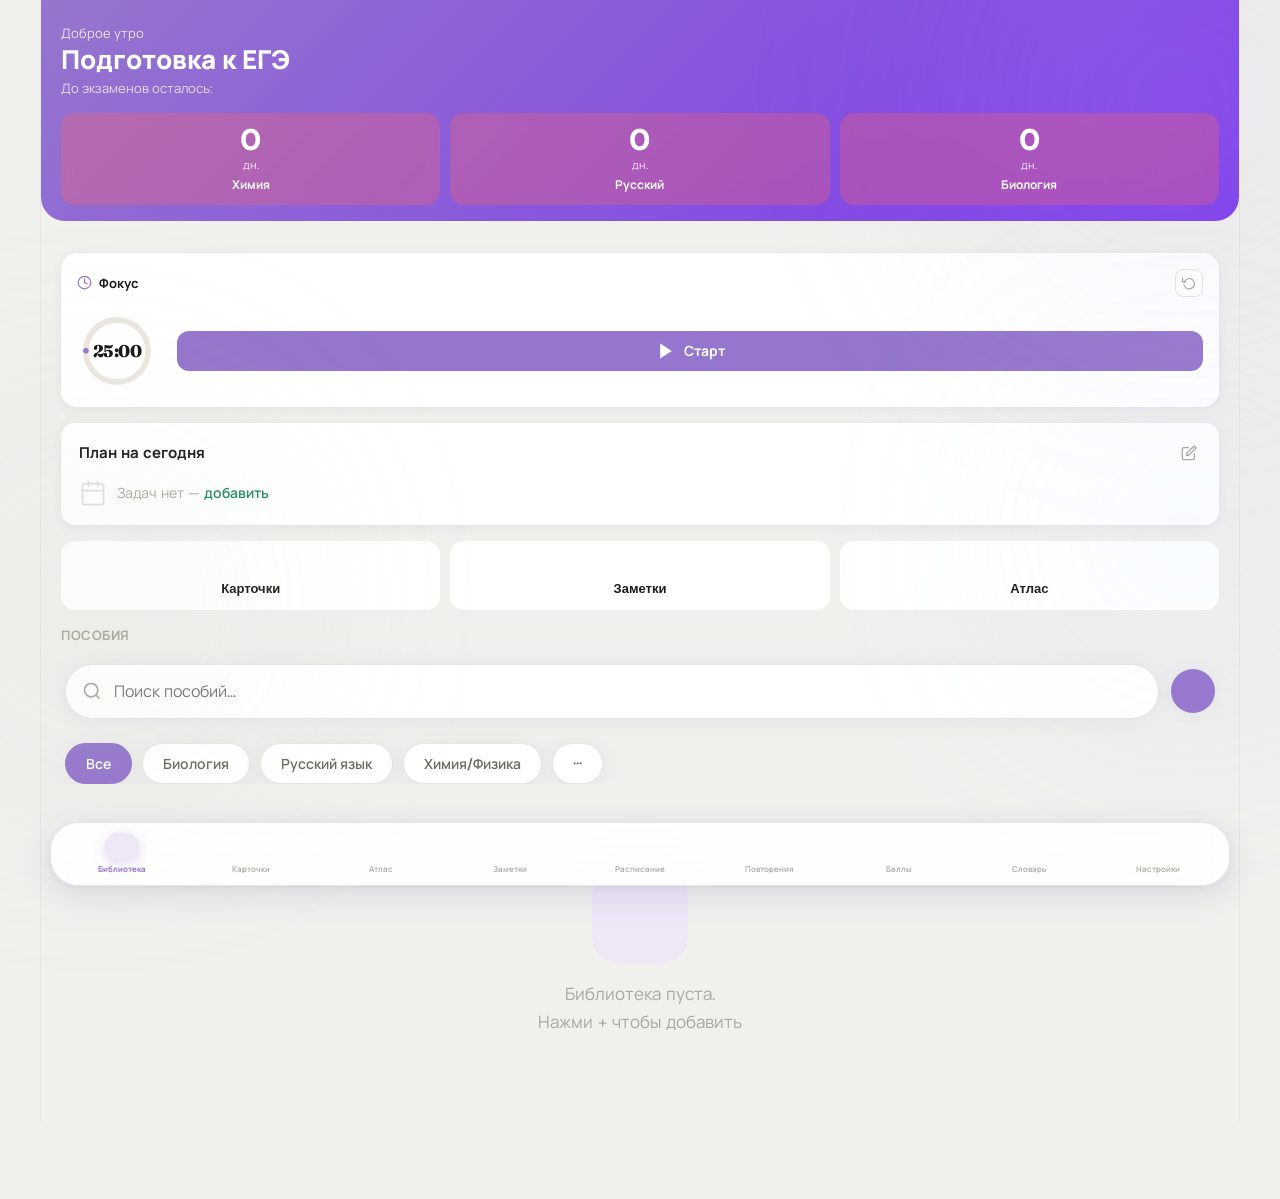
==== commit 81a16238: "Add files via upload" ====
--- a/index.html
+++ b/index.html
@@ -189,11 +189,14 @@
     .study-progress-bar { height: 4px; background: var(--border); }
     .study-progress-fill { height: 100%; background: var(--accent); transition: width 0.3s; }
     .study-counter { text-align: center; font-size: 14px; color: var(--text3); font-weight: 600; padding: 16px 24px 0; }
-    .flashcard-area { flex: 1; display: flex; align-items: center; justify-content: center; padding: 24px; perspective: 1000px; }
-    .flashcard-wrap { width: 100%; max-width: 420px; }
-    .flashcard-3d { width: 100%; min-height: 480px; transform-style: preserve-3d; transition: transform 0.5s cubic-bezier(.4,0,.2,1); cursor: pointer; position: relative; }
+    .flashcard-area { flex: 1; display: flex; align-items: center; justify-content: center; padding: 24px; perspective: 1200px; }
+    .flashcard-wrap { width: 100%; max-width: 420px; user-select: none; }
+    .flashcard-3d { width: 100%; min-height: 480px; transform-style: preserve-3d; transition: transform 0.45s cubic-bezier(.34,.8,.4,1); cursor: pointer; position: relative; border-radius: var(--radius); }
+    .flashcard-3d:active { transform: scale(0.97); }
     .flashcard-3d.flipped { transform: rotateY(180deg); }
-    .fc-face { position: absolute; width: 100%; min-height: 480px; top: 0; left: 0; backface-visibility: hidden; background: var(--surface); border-radius: var(--radius); box-shadow: var(--shadow-lg); border: 1.5px solid var(--border); display: flex; flex-direction: column; align-items: center; justify-content: center; padding: 48px 36px; text-align: center; }
+    .flashcard-3d.flipped:active { transform: rotateY(180deg) scale(0.97); }
+    .fc-face { position: absolute; width: 100%; min-height: 480px; top: 0; left: 0; backface-visibility: hidden; -webkit-backface-visibility: hidden; background: var(--surface); border-radius: var(--radius); box-shadow: 0 8px 32px rgba(80,60,160,0.13), 0 2px 8px rgba(80,60,160,0.07); border: 1.5px solid var(--border); display: flex; flex-direction: column; align-items: center; justify-content: center; padding: 48px 36px; text-align: center; transition: box-shadow 0.2s; pointer-events: none; }
+    .flashcard-3d:active .fc-face { box-shadow: 0 2px 10px rgba(80,60,160,0.1); }
     .fc-front { background: linear-gradient(160deg, var(--lavender) 0%, var(--surface) 45%); border-color: var(--lavender-mid); }
     .fc-back { background: linear-gradient(160deg, var(--sage) 0%, var(--surface) 45%); border-color: var(--sage-mid); }
     .fc-back { transform: rotateY(180deg); }
@@ -264,7 +267,8 @@
     .modal-header { display: flex; align-items: flex-start; justify-content: space-between; padding: 20px 20px 12px; border-bottom: 1px solid var(--border); }
     .modal-close { width: 32px; height: 32px; border: none; background: var(--surface2); border-radius: 50%; font-size: 14px; color: var(--text2); cursor: pointer; flex-shrink: 0; display: flex; align-items: center; justify-content: center; }
     .modal { background: var(--surface); width: 100%; max-width: 480px; border-radius: 36px 36px 0 0; padding: 32px 28px 48px; animation: slideUp 0.3s cubic-bezier(.34,1.56,.64,1); max-height: 85dvh; overflow-y: auto; }
-    .modal-handle { width: 44px; height: 5px; background: var(--border); border-radius: 3px; margin: 0 auto 28px; }
+    .modal-sheet { background: var(--surface); width: 100%; max-width: 480px; border-radius: 28px 28px 0 0; padding: 12px 22px 36px; animation: slideUp 0.3s cubic-bezier(.34,1.56,.64,1); max-height: 90dvh; overflow-y: auto; }
+    .modal-handle { width: 44px; height: 5px; background: var(--border); border-radius: 3px; margin: 0 auto 20px; }
     .modal-text-input { display: block; width: 100%; box-sizing: border-box; padding: 12px 16px; border-radius: 14px; border: 1.5px solid var(--border); background: var(--surface2); font-family: var(--font); font-size: 15px; color: var(--text); outline: none; transition: border-color 0.2s; }
     .modal-text-input:focus { border-color: var(--lavender-deep); }
     .modal-title { font-family: var(--font-display); font-size: 26px; font-weight: 600; margin-bottom: 8px; }
@@ -846,86 +850,6 @@
     .sched-inline-ok { background: var(--green); border: none; cursor: pointer; border-radius: 8px; padding: 7px; color: #fff; display: flex; align-items: center; }
     .sched-inline-cancel { background: none; border: 1.5px solid var(--lavender-text); cursor: pointer; border-radius: 8px; padding: 6px; color: var(--text3); display: flex; align-items: center; }
 
-    /* ==================== PDF ==================== */
-    .pdf-section-title { font-size: 13px; font-weight: 700; text-transform: uppercase; letter-spacing: 1px; color: var(--text3); padding: 16px 16px 8px; }
-    .pdf-card { display: flex; align-items: center; gap: 12px; background: #fff; border-radius: 14px; padding: 12px 14px; margin: 0 12px 10px; box-shadow: 0 1px 4px rgba(0,0,0,0.07); cursor: pointer; transition: box-shadow 0.18s, transform 0.18s; }
-    .pdf-card:active { transform: scale(0.98); }
-    .pdf-card-icon { color: var(--lavender-deep); flex-shrink: 0; }
-    .pdf-card-info { flex: 1; min-width: 0; }
-    .pdf-card-name { font-size: 15px; font-weight: 600; color: var(--text); white-space: nowrap; overflow: hidden; text-overflow: ellipsis; }
-    .pdf-card-meta { font-size: 12px; color: var(--text3); margin-top: 2px; display: flex; align-items: center; gap: 6px; }
-    .pdf-badge { font-size: 10px; font-weight: 700; padding: 2px 7px; border-radius: 10px; }
-    .pdf-badge--local { background: #E8F5E9; color: #388E3C; }
-    .pdf-badge--cloud { background: var(--lavender); color: var(--lavender-deep); }
-    .pdf-card-actions { display: flex; gap: 4px; flex-shrink: 0; }
-    .pdf-action-btn { background: none; border: none; cursor: pointer; padding: 6px; border-radius: 8px; color: var(--text3); display: flex; align-items: center; transition: background 0.15s, color 0.15s; }
-    .pdf-action-btn:hover { background: var(--lavender); color: var(--lavender-deep); }
-    .pdf-action-btn--danger:hover { background: #FFEBEE; color: #C62828; }
-
-    /* + меню в библиотеке */
-    .lib-add-wrap { position: relative; display: inline-flex; }
-    .lib-add-menu { display: none; position: absolute; right: 0; top: calc(100% + 6px); z-index: 200; background: #fff; border-radius: 14px; box-shadow: 0 4px 20px rgba(0,0,0,0.14); overflow: hidden; min-width: 140px; }
-    .lib-add-menu.visible { display: block; }
-    .lib-add-menu button { display: flex; align-items: center; gap: 10px; width: 100%; padding: 12px 16px; background: none; border: none; cursor: pointer; font-family: var(--font); font-size: 14px; font-weight: 600; color: var(--text); text-align: left; transition: background 0.15s; }
-    .lib-add-menu button:hover { background: var(--lavender); }
-    .lib-add-menu button svg { color: var(--lavender-deep); flex-shrink: 0; }
-
-    /* PDF просмотрщик */
-    #pdf-viewer-screen { display: none; flex-direction: column; height: 100dvh; background: #1a1a1a; position: relative; }
-    #pdf-viewer-screen.active { display: flex; }
-    .pdf-viewer-nav { display: flex; align-items: center; gap: 8px; padding: 12px; background: rgba(255,255,255,0.95); backdrop-filter: blur(12px); border-bottom: 1px solid rgba(0,0,0,0.06); flex-shrink: 0; transition: transform 0.3s ease; z-index: 10; }
-    .pdf-nav-btn { background: none; border: none; cursor: pointer; padding: 6px; border-radius: 10px; color: var(--lavender-deep); display: flex; align-items: center; transition: background 0.15s; }
-    .pdf-nav-btn:hover { background: var(--lavender); }
-    .pdf-viewer-title { flex: 1; font-size: 15px; font-weight: 700; color: var(--text); white-space: nowrap; overflow: hidden; text-overflow: ellipsis; }
-    .pdf-nav-menu-wrap { position: relative; }
-    .pdf-viewer-menu { display: none; position: absolute; right: 0; top: calc(100% + 6px); z-index: 300; background: #fff; border-radius: 14px; box-shadow: 0 4px 20px rgba(0,0,0,0.16); overflow: hidden; min-width: 190px; }
-    .pdf-viewer-menu.visible { display: block; }
-    .pdf-viewer-menu button { display: block; width: 100%; padding: 12px 18px; background: none; border: none; cursor: pointer; font-family: var(--font); font-size: 14px; font-weight: 600; color: var(--text); text-align: left; transition: background 0.15s; }
-    .pdf-viewer-menu button:hover { background: var(--lavender); }
-    /* Progress bar */
-    #pdf-progress-wrap { height: 3px; background: rgba(0,0,0,0.08); flex-shrink: 0; transition: opacity 0.3s ease; }
-    #pdf-progress-bar { height: 100%; background: var(--lavender-deep); transition: width 0.3s ease; border-radius: 0 2px 2px 0; }
-    /* Canvas area */
-    .pdf-canvas-wrap { flex: 1; overflow: hidden; position: relative; background: #2a2a2a; touch-action: none; }
-    .pdf-strip-inner { width: 100%; height: 100%; overflow: visible; }
-    .pdf-strip { height: 100%; align-items: flex-start; }
-    .pdf-page-slot { min-height: 200px; overflow-y: auto; overflow-x: hidden; }
-    .pdf-canvas { display: block; max-width: 100%; border-radius: 4px; box-shadow: 0 4px 24px rgba(0,0,0,0.5); }
-    .pdf-loading { position: absolute; top: 50%; left: 50%; transform: translate(-50%,-50%); color: rgba(255,255,255,0.6); font-size: 15px; font-weight: 500; }
-    .pdf-inner { display: flex; flex-direction: column; align-items: center; width: 100%; }
-    /* Controls */
-    .pdf-controls { display: flex; align-items: center; justify-content: center; gap: 8px; padding: 10px 12px 16px; background: rgba(255,255,255,0.95); backdrop-filter: blur(12px); border-top: 1px solid rgba(0,0,0,0.06); flex-shrink: 0; transition: transform 0.3s ease; z-index: 10; }
-    .pdf-ctrl-btn { background: var(--lavender); border: none; cursor: pointer; width: 40px; height: 40px; border-radius: 12px; color: var(--lavender-deep); display: flex; align-items: center; justify-content: center; transition: background 0.15s, opacity 0.15s; flex-shrink: 0; }
-    .pdf-ctrl-btn:hover { background: var(--lavender-deep); color: #fff; }
-    .pdf-ctrl-btn:disabled { opacity: 0.35; pointer-events: none; }
-    .pdf-page-counter { font-size: 14px; font-weight: 700; color: var(--text); min-width: 60px; text-align: center; cursor: pointer; padding: 6px 8px; border-radius: 10px; transition: background 0.15s; user-select: none; }
-    .pdf-page-counter:hover { background: var(--lavender); }
-    .pdf-zoom-row { display: flex; align-items: center; gap: 2px; }
-    .pdf-zoom-level { font-size: 13px; font-weight: 700; color: var(--text); min-width: 44px; text-align: center; cursor: pointer; user-select: none; padding: 4px 2px; }
-    /* Page jump overlay */
-    #pdf-page-input-wrap { display: none; position: absolute; top: 50%; left: 50%; transform: translate(-50%,-50%); background: #fff; border-radius: 18px; box-shadow: 0 8px 32px rgba(0,0,0,0.22); padding: 20px; z-index: 400; flex-direction: column; align-items: center; gap: 12px; min-width: 160px; }
-    #pdf-page-input-label { font-size: 13px; font-weight: 600; color: var(--text3); }
-    #pdf-page-input { width: 100px; font-size: 26px; font-weight: 700; text-align: center; border: 2px solid var(--lavender-deep); border-radius: 12px; padding: 8px; color: var(--text); font-family: var(--font); outline: none; }
-    #pdf-page-input-total { font-size: 12px; color: var(--text3); font-weight: 600; }
-    .pdf-jump-btns { display: flex; gap: 8px; width: 100%; }
-    .pdf-jump-btns button { flex: 1; padding: 10px; border: none; border-radius: 10px; font-family: var(--font); font-size: 14px; font-weight: 700; cursor: pointer; }
-    .pdf-jump-ok { background: var(--lavender-deep); color: #fff; }
-    .pdf-jump-cancel { background: var(--lavender); color: var(--lavender-deep); }
-    /* Thumbnails sheet */
-    #pdf-thumb-sheet { position: absolute; bottom: 0; left: 0; right: 0; background: #fff; border-radius: 20px 20px 0 0; box-shadow: 0 -4px 30px rgba(0,0,0,0.25); z-index: 200; transform: translateY(100%); transition: transform 0.32s cubic-bezier(0.25,0.46,0.45,0.94); max-height: 58vh; display: flex; flex-direction: column; }
-    #pdf-thumb-sheet.visible { transform: translateY(0); }
-    .pdf-thumb-header { display: flex; align-items: center; justify-content: space-between; padding: 14px 16px 8px; flex-shrink: 0; border-bottom: 1px solid rgba(0,0,0,0.06); }
-    .pdf-thumb-title { font-size: 15px; font-weight: 700; color: var(--text); }
-    #pdf-thumb-grid { display: grid; grid-template-columns: repeat(3, 1fr); gap: 10px; padding: 12px 16px 24px; overflow-y: auto; -webkit-overflow-scrolling: touch; }
-    .pdf-thumb-item { display: flex; flex-direction: column; align-items: center; gap: 5px; cursor: pointer; border-radius: 12px; padding: 6px; transition: background 0.15s; }
-    .pdf-thumb-item:active { background: var(--lavender); }
-    .pdf-thumb-item.active { background: var(--lavender); }
-    .pdf-thumb-item.active .pdf-thumb-label { color: var(--lavender-deep); font-weight: 800; }
-    .pdf-thumb-img { width: 100%; border-radius: 6px; box-shadow: 0 2px 8px rgba(0,0,0,0.2); aspect-ratio: 0.707 / 1; object-fit: cover; background: #e8e8e8; display: block; }
-    .pdf-thumb-label { font-size: 11px; color: var(--text3); font-weight: 600; }
-    /* Library card */
-    .pdf-card-emoji { font-size: 28px; flex-shrink: 0; }
-    .pdf-card-tags { display: flex; flex-wrap: wrap; gap: 4px; margin-top: 4px; }
     .pdf-badge--pos { background: rgba(130,100,200,0.12); color: var(--lavender-deep); }
     .pdf-page-container { flex-shrink: 0; }
 
@@ -950,16 +874,17 @@
     .gloss-empty svg { opacity: .3; }
     .gloss-empty-text { font-size: 16px; font-weight: 600; color: var(--text2); }
     .gloss-empty-sub { font-size: 13px; }
-    .gloss-form { display: flex; flex-direction: column; gap: 6px; margin-bottom: 16px; }
-    .gloss-label { font-size: 12px; font-weight: 700; color: var(--text3); margin-top: 6px; text-transform: uppercase; letter-spacing: .5px; }
-    .gloss-input { width: 100%; padding: 12px 14px; border-radius: 12px; border: 1.5px solid var(--border); background: var(--bg); font-size: 15px; color: var(--text); font-family: var(--font); outline: none; box-sizing: border-box; }
-    .gloss-input:focus { border-color: var(--lavender-deep); }
-    .gloss-textarea { width: 100%; padding: 12px 14px; border-radius: 12px; border: 1.5px solid var(--border); background: var(--bg); font-size: 14px; color: var(--text); font-family: var(--font); outline: none; resize: vertical; box-sizing: border-box; line-height: 1.5; }
-    .gloss-textarea:focus { border-color: var(--lavender-deep); }
-    .gloss-subject-pills { display: flex; gap: 8px; flex-wrap: wrap; margin-top: 4px; }
-    .gloss-subject-pill { padding: 7px 16px; border-radius: 99px; border: 1.5px solid var(--border); background: var(--surface); font-size: 13px; font-weight: 600; color: var(--text2); cursor: pointer; transition: all 0.18s; }
-    .gloss-modal-actions { display: flex; gap: 10px; margin-top: 4px; }
-    .gloss-modal-actions .btn { flex: 1; }
+    .gloss-form { display: flex; flex-direction: column; gap: 8px; margin-bottom: 20px; }
+    .gloss-label { font-size: 11px; font-weight: 700; color: var(--text3); margin-top: 10px; text-transform: uppercase; letter-spacing: .6px; }
+    .gloss-input { width: 100%; padding: 13px 16px; border-radius: 14px; border: 1.5px solid var(--border); background: var(--surface2); font-size: 15px; color: var(--text); font-family: var(--font); outline: none; box-sizing: border-box; transition: border-color 0.18s, box-shadow 0.18s; }
+    .gloss-input:focus { border-color: var(--lavender-deep); box-shadow: 0 0 0 3px rgba(108,71,255,0.1); }
+    .gloss-textarea { width: 100%; padding: 13px 16px; border-radius: 14px; border: 1.5px solid var(--border); background: var(--surface2); font-size: 14px; color: var(--text); font-family: var(--font); outline: none; resize: none; box-sizing: border-box; line-height: 1.6; min-height: 96px; transition: border-color 0.18s, box-shadow 0.18s; }
+    .gloss-textarea:focus { border-color: var(--lavender-deep); box-shadow: 0 0 0 3px rgba(108,71,255,0.1); }
+    .gloss-subject-pills { display: flex; gap: 8px; flex-wrap: wrap; margin-top: 6px; }
+    .gloss-subject-pill { padding: 8px 18px; border-radius: 99px; border: 1.5px solid var(--border); background: var(--surface2); font-size: 13px; font-weight: 600; color: var(--text2); cursor: pointer; transition: all 0.18s; }
+    .gloss-subject-pill:active { transform: scale(0.96); }
+    .gloss-modal-actions { display: flex; gap: 10px; margin-top: 8px; }
+    .gloss-modal-actions .btn { flex: 1; padding: 14px; font-size: 15px; }
     .gloss-view-subject { font-size: 12px; font-weight: 700; text-transform: uppercase; letter-spacing: .5px; margin-bottom: 8px; }
     .gloss-view-term { font-size: 22px; font-weight: 800; color: var(--text); font-family: var(--font-display); margin-bottom: 14px; line-height: 1.2; }
     .gloss-view-def { font-size: 15px; color: var(--text2); line-height: 1.6; margin-bottom: 20px; white-space: pre-wrap; }
@@ -997,24 +922,10 @@
   <div id="dashboard-section"></div>
   <div class="notes-header-row">
     <div class="search-box"><input type="text" class="search-input" id="library-search" placeholder="Поиск пособий..." oninput="searchLibrary()"></div>
-    <div class="lib-add-wrap">
-      <button class="fab-header" onclick="openLibraryAddMenu()">＋</button>
-      <div class="lib-add-menu" id="lib-add-menu">
-        <button onclick="addGuideFromMenu()">
-          <svg width="16" height="16" viewBox="0 0 24 24" fill="none" stroke="currentColor" stroke-width="2"><path d="M4 19.5A2.5 2.5 0 0 1 6.5 17H20"/><path d="M6.5 2H20v20H6.5A2.5 2.5 0 0 1 4 19.5v-15A2.5 2.5 0 0 1 6.5 2z"/></svg>
-          Пособие
-        </button>
-        <button onclick="addPdfFromMenu()">
-          <svg width="16" height="16" viewBox="0 0 24 24" fill="none" stroke="currentColor" stroke-width="2"><path d="M14 2H6a2 2 0 0 0-2 2v16a2 2 0 0 0 2 2h12a2 2 0 0 0 2-2V8z"/><polyline points="14 2 14 8 20 8"/></svg>
-          PDF
-        </button>
-      </div>
-    </div>
+    <button class="fab-header" onclick="openAddModal('guide')"><i data-lucide="plus"></i></button>
   </div>
   <div class="cats" id="cats-row"></div>
-  <input type="file" id="pdf-file-input" accept="application/pdf" style="display:none">
   <div class="scroll" id="guides-list">
-    <div id="pdf-section"></div>
     <div class="empty" id="library-empty-state"><div class="empty-icon"><i data-lucide="library-big" style="width:40px;height:40px;stroke:var(--lavender-deep);stroke-width:1.5;fill:none"></i></div><div class="empty-text">Библиотека пуста.<br>Нажми + чтобы добавить пособие</div></div>
   </div>
 </div>
@@ -1107,7 +1018,7 @@
   <div class="nav"><button class="nav-btn" onclick="exitStudy()"><i data-lucide="x"></i></button><div class="nav-title" id="study-deck-name"></div><button class="nav-btn" id="fav-btn" onclick="toggleFavorite()" title="В избранное"><i data-lucide="star"></i></button></div>
   <div class="study-progress-bar"><div class="study-progress-fill" id="study-prog"></div></div>
   <div class="study-counter" id="study-counter"></div>
-  <div class="flashcard-area"><div class="flashcard-wrap"><div class="flashcard-3d" id="flashcard" onclick="flipCard()"><div class="fc-face fc-front"><div class="fc-label">Вопрос</div><div class="fc-text" id="fc-question"></div><div class="fc-hint">нажмите, чтобы увидеть ответ</div></div><div class="fc-face fc-back"><div class="fc-label">Ответ</div><div class="fc-text" id="fc-answer"></div></div></div></div></div>
+  <div class="flashcard-area"><div class="flashcard-wrap"><div class="flashcard-3d" id="flashcard" onclick="flipCard()"><div class="fc-face fc-front"><div class="fc-label">Вопрос</div><div class="fc-text" id="fc-question"></div><div class="fc-hint">нажмите, чтобы увидеть ответ</div></div><div class="fc-face fc-back"><div class="fc-label">Ответ</div><div class="fc-text" id="fc-answer"></div><div class="fc-hint">нажмите, чтобы вернуться</div></div></div></div></div>
   <div class="study-actions" id="study-actions" style="visibility:hidden"><button class="btn btn-wrong" onclick="markCard(false)"><i data-lucide="x"></i> Не знал</button><button class="btn btn-right" onclick="markCard(true)"><i data-lucide="check"></i> Знал</button></div>
 </div>
 
@@ -1243,80 +1154,6 @@
 <!-- СЛОВАРЬ ТЕРМИНОВ -->
 <div id="glossary-screen" class="screen"></div>
 
-<!-- PDF ПРОСМОТРЩИК -->
-<div id="pdf-viewer-screen" class="screen">
-  <!-- Верхняя панель -->
-  <div class="pdf-viewer-nav">
-    <button class="pdf-nav-btn" onclick="closePdfViewer()">
-      <svg width="20" height="20" viewBox="0 0 24 24" fill="none" stroke="currentColor" stroke-width="2"><polyline points="15 18 9 12 15 6"/></svg>
-    </button>
-    <div class="pdf-viewer-title" id="pdf-viewer-title">PDF</div>
-    <!-- Кнопка миниатюр -->
-    <button class="pdf-nav-btn" id="pdf-thumbs-btn" onclick="pdfShowThumbs()" title="Все страницы">
-      <svg width="20" height="20" viewBox="0 0 24 24" fill="none" stroke="currentColor" stroke-width="2">
-        <rect x="3" y="3" width="7" height="7" rx="1"/><rect x="14" y="3" width="7" height="7" rx="1"/>
-        <rect x="3" y="14" width="7" height="7" rx="1"/><rect x="14" y="14" width="7" height="7" rx="1"/>
-      </svg>
-    </button>
-    <div class="pdf-nav-menu-wrap">
-      <button class="pdf-nav-btn" id="pdf-menu-btn" onclick="pdfShowMenu()">
-        <svg width="20" height="20" viewBox="0 0 24 24" fill="none" stroke="currentColor" stroke-width="2">
-          <circle cx="12" cy="5" r="1"/><circle cx="12" cy="12" r="1"/><circle cx="12" cy="19" r="1"/>
-        </svg>
-      </button>
-      <div class="pdf-viewer-menu" id="pdf-viewer-menu">
-        <button onclick="pdfEditCurrent()">Переименовать / категория</button>
-        <button onclick="pdfDownloadCurrent()">Скачать на устройство</button>
-        <button onclick="pdfDeleteCurrent()">Удалить PDF</button>
-      </div>
-    </div>
-  </div>
-  <!-- Прогресс-бар -->
-  <div id="pdf-progress-wrap"><div id="pdf-progress-bar" style="width:0%"></div></div>
-  <!-- Область просмотра -->
-  <div class="pdf-canvas-wrap" id="pdf-canvas-wrap">
-    <div class="pdf-loading">Выберите PDF</div>
-    <!-- Оверлей для перехода к странице -->
-    <div id="pdf-page-input-wrap">
-      <div id="pdf-page-input-label">Перейти к странице</div>
-      <input id="pdf-page-input" type="number" min="1" inputmode="numeric">
-      <div id="pdf-page-input-total"></div>
-      <div class="pdf-jump-btns">
-        <button class="pdf-jump-cancel" onclick="pdfJumpCancel()">Отмена</button>
-        <button class="pdf-jump-ok" onclick="pdfJumpConfirm()">Перейти</button>
-      </div>
-    </div>
-    <!-- Панель миниатюр -->
-    <div id="pdf-thumb-sheet">
-      <div class="pdf-thumb-header">
-        <div class="pdf-thumb-title">Страницы</div>
-        <button class="pdf-nav-btn" onclick="pdfHideThumbs()">
-          <svg width="20" height="20" viewBox="0 0 24 24" fill="none" stroke="currentColor" stroke-width="2"><line x1="18" y1="6" x2="6" y2="18"/><line x1="6" y1="6" x2="18" y2="18"/></svg>
-        </button>
-      </div>
-      <div id="pdf-thumb-grid"></div>
-    </div>
-  </div>
-  <!-- Нижняя панель управления -->
-  <div class="pdf-controls">
-    <button class="pdf-ctrl-btn" id="pdf-prev" onclick="pdfPrev()">
-      <svg width="20" height="20" viewBox="0 0 24 24" fill="none" stroke="currentColor" stroke-width="2"><polyline points="15 18 9 12 15 6"/></svg>
-    </button>
-    <span class="pdf-page-counter" id="pdf-page-counter" onclick="pdfJumpPage()" title="Перейти к странице">— / —</span>
-    <button class="pdf-ctrl-btn" id="pdf-next" onclick="pdfNext()">
-      <svg width="20" height="20" viewBox="0 0 24 24" fill="none" stroke="currentColor" stroke-width="2"><polyline points="9 18 15 12 9 6"/></svg>
-    </button>
-    <div class="pdf-zoom-row">
-      <button class="pdf-ctrl-btn" id="pdf-zoom-out" onclick="pdfZoomOut()" title="Уменьшить">
-        <svg width="18" height="18" viewBox="0 0 24 24" fill="none" stroke="currentColor" stroke-width="2"><circle cx="11" cy="11" r="8"/><line x1="21" y1="21" x2="16.65" y2="16.65"/><line x1="8" y1="11" x2="14" y2="11"/></svg>
-      </button>
-      <span class="pdf-zoom-level" id="pdf-zoom-level" ondblclick="pdfZoomReset()" title="Сбросить масштаб">100%</span>
-      <button class="pdf-ctrl-btn" id="pdf-zoom-in" onclick="pdfZoomIn()" title="Увеличить">
-        <svg width="18" height="18" viewBox="0 0 24 24" fill="none" stroke="currentColor" stroke-width="2"><circle cx="11" cy="11" r="8"/><line x1="21" y1="21" x2="16.65" y2="16.65"/><line x1="11" y1="8" x2="11" y2="14"/><line x1="8" y1="11" x2="14" y2="11"/></svg>
-      </button>
-    </div>
-  </div>
-</div>
 
 <!-- НИЖНЕЕ МЕНЮ -->
 <div class="bottom-nav">
@@ -1599,7 +1436,6 @@
 <script src="schedule_seed.js?v=1"></script>
 <script src="glossary.js?v=2"></script>
 <script src="pomodoro.js?v=1"></script>
-<script src="pdf-viewer.js?v=1"></script>
 <script src="app.js?v=6"></script>
 <!-- РЕДАКТОР ПОСОБИЙ (полноэкранный) -->
 <div id="guide-writer-screen" class="screen">
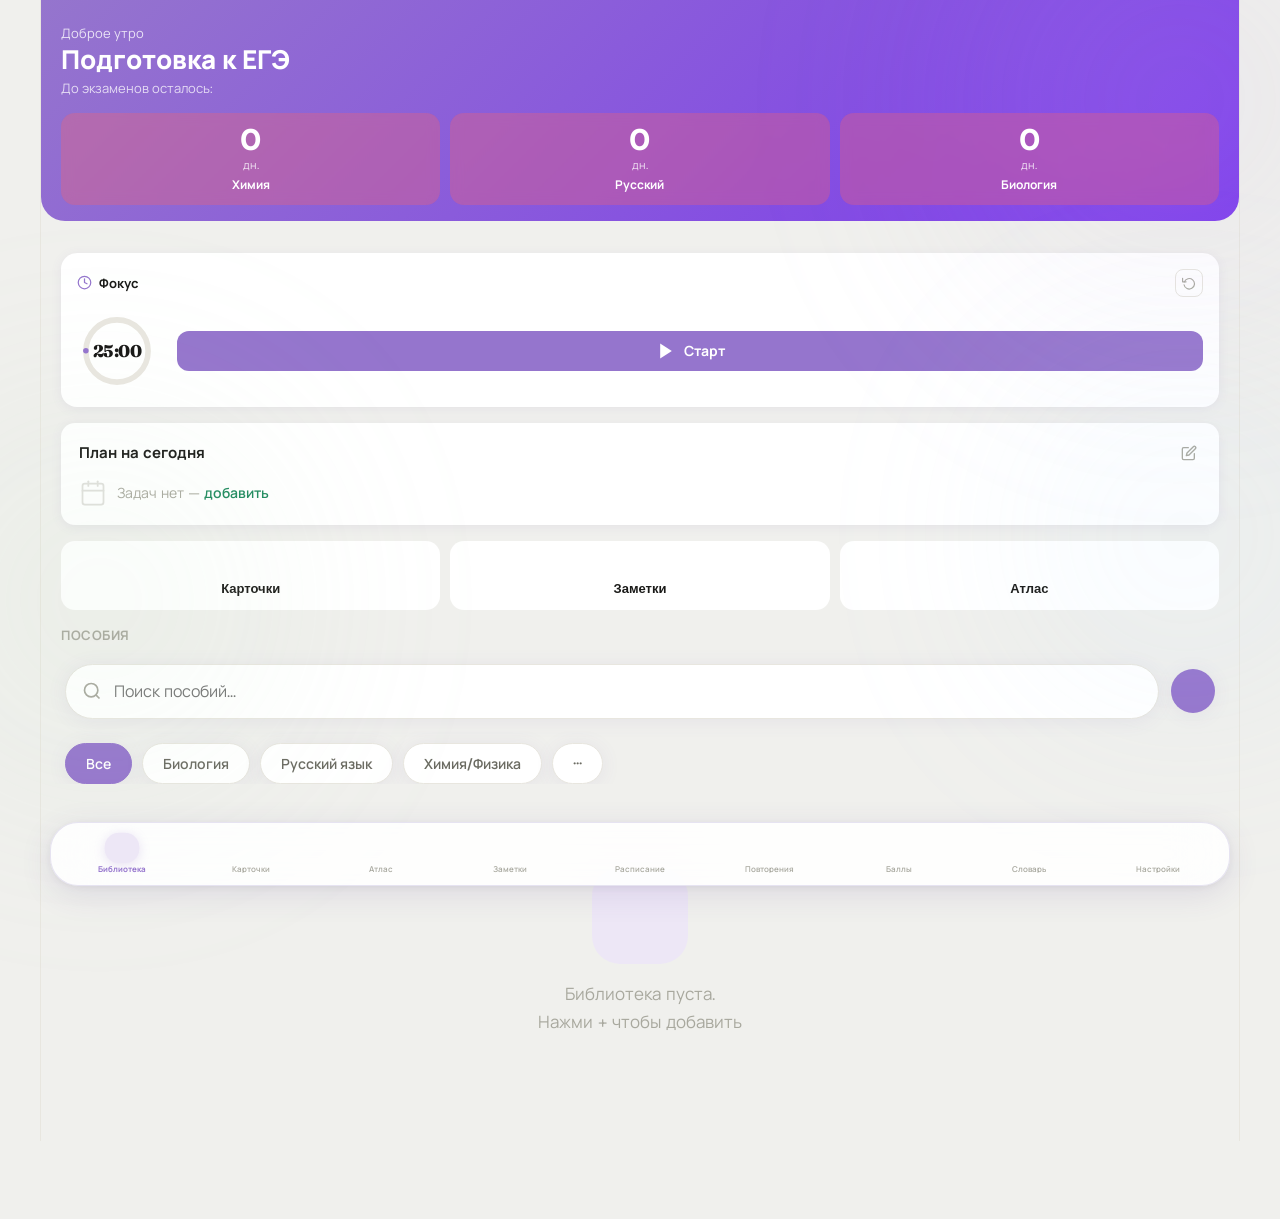
==== commit 49f0e058: "Add files via upload" ====
--- a/index.html
+++ b/index.html
@@ -306,6 +306,36 @@
     .toast { position: fixed; bottom: 100px; left: 50%; transform: translateX(-50%) translateY(20px); background: var(--text); color: #fff; padding: 14px 24px; border-radius: 40px; font-size: 15px; font-weight: 600; opacity: 0; transition: opacity 0.2s, transform 0.2s; z-index: 200; white-space: nowrap; pointer-events: none; }
     .toast.show { opacity: 1; transform: translateX(-50%) translateY(0); }
     #file-input { display: none; }
+    /* ===== PDF VIEWER ===== */
+    #pdf-viewer-screen { flex-direction:column; background:var(--bg); }
+    .pdf-viewer-nav { display:flex; align-items:center; gap:12px; padding:14px 16px 10px; flex-shrink:0; border-bottom:1.5px solid var(--border); }
+    .pdf-viewer-back { width:40px; height:40px; border-radius:12px; border:none; background:var(--surface2); cursor:pointer; display:flex; align-items:center; justify-content:center; flex-shrink:0; }
+    .pdf-viewer-title { flex:1; font-size:16px; font-weight:700; color:var(--text); overflow:hidden; text-overflow:ellipsis; white-space:nowrap; }
+    #pdf-canvas-wrap { flex:1; overflow-y:auto; overflow-x:hidden; padding:16px; display:flex; flex-direction:column; align-items:center; gap:12px; background:var(--surface2); }
+    .pdf-controls { display:flex; align-items:center; justify-content:center; gap:12px; padding:12px 16px; flex-shrink:0; border-top:1.5px solid var(--border); background:var(--surface); }
+    .pdf-zoom-group { display:flex; align-items:center; gap:4px; }
+    .pdf-ctrl-btn { width:44px; height:44px; border-radius:14px; border:1.5px solid var(--border); background:var(--surface2); cursor:pointer; display:flex; align-items:center; justify-content:center; color:var(--text); transition:background .15s; }
+    .pdf-ctrl-btn:disabled { opacity:0.35; cursor:default; }
+    .pdf-ctrl-btn:not(:disabled):active { background:var(--lavender); }
+    .pdf-ctrl-btn.active { background:var(--lavender); border-color:var(--lavender-deep); color:var(--lavender-text); }
+    #pdf-page-info { font-size:15px; font-weight:600; color:var(--text); min-width:80px; text-align:center; }
+    /* PDF library section */
+    .pdf-section-title { display:flex; align-items:center; gap:8px; font-size:12px; font-weight:700; text-transform:uppercase; letter-spacing:.7px; color:var(--text3); margin:20px 0 10px; padding:0 2px; }
+    .pdf-card { display:flex; align-items:center; gap:14px; background:var(--surface); border:1.5px solid var(--border); border-radius:var(--radius); padding:14px 16px; margin-bottom:10px; cursor:pointer; transition:box-shadow .15s,border-color .15s; }
+    .pdf-card:active { border-color:var(--lavender-deep); box-shadow:0 2px 12px rgba(124,77,255,.12); }
+    .pdf-card-icon { width:44px; height:44px; border-radius:14px; background:linear-gradient(135deg,#ef5350,#e53935); display:flex; align-items:center; justify-content:center; flex-shrink:0; color:#fff; }
+    .pdf-card-info { flex:1; min-width:0; }
+    .pdf-card-name { font-size:15px; font-weight:600; color:var(--text); overflow:hidden; text-overflow:ellipsis; white-space:nowrap; }
+    .pdf-card-meta { font-size:12px; color:var(--text3); margin-top:3px; }
+    .pdf-card-del { width:36px; height:36px; border:none; background:transparent; cursor:pointer; color:var(--text3); display:flex; align-items:center; justify-content:center; border-radius:10px; flex-shrink:0; }
+    .pdf-card-del:active { background:var(--surface2); color:#c00; }
+    /* Library add menu */
+    .lib-add-menu { position:fixed; right:20px; bottom:90px; background:var(--surface); border:1.5px solid var(--border); border-radius:18px; padding:10px; display:none; flex-direction:column; gap:6px; z-index:50; box-shadow:0 8px 32px rgba(0,0,0,.12); }
+    .lib-add-menu.open { display:flex; }
+    .lib-add-menu-btn { display:flex; align-items:center; gap:10px; padding:12px 16px; border-radius:12px; border:none; background:transparent; cursor:pointer; font-size:15px; font-weight:500; color:var(--text); width:100%; }
+    .lib-add-menu-btn:active { background:var(--surface2); }
+    .backup-chip { background: var(--surface2); border: 1.5px solid var(--border); border-radius: 10px; padding: 8px 12px; font-size: 13px; color: var(--text2); text-align: center; }
+    .backup-chip b { color: var(--text); }
     .settings-section { background: var(--surface); border-radius: var(--radius); padding: 22px 24px; border: 1.5px solid var(--border); margin-bottom: 16px; }
     .settings-label { font-size: 13px; font-weight: 700; text-transform: uppercase; letter-spacing: 0.8px; color: var(--text3); margin-bottom: 16px; }
     .settings-row { display: flex; align-items: center; justify-content: space-between; padding: 14px 0; border-bottom: 1.5px solid var(--border); }
@@ -343,6 +373,9 @@
     #guide-detail-screen .markdown-body th { background: var(--lavender); font-weight: 600; }
     #guide-detail-screen .markdown-body strong { color: var(--lavender-text); }
     #guide-detail-screen .markdown-body a { color: var(--lavender-deep); }
+    #guide-detail-screen .markdown-body img { max-width: 100%; height: auto; display: block; border-radius: 12px; margin: 16px 0; box-shadow: 0 2px 12px rgba(0,0,0,0.1); }
+    #guide-detail-screen .markdown-body table { display: block; overflow-x: auto; -webkit-overflow-scrolling: touch; }
+    .gw-preview-pane img { max-width: 100%; height: auto; display: block; border-radius: 10px; margin: 12px 0; }
     .note-card { background: var(--surface); border-radius: var(--radius); padding: 22px; border: 1.5px solid var(--border); box-shadow: var(--shadow); cursor: pointer; transition: all 0.3s cubic-bezier(0.4, 0, 0.2, 1); margin-bottom: 16px; position: relative; overflow: hidden; }
     .note-card::before { content: ''; position: absolute; top: 0; left: 0; right: 0; height: 4px; background: linear-gradient(90deg, var(--lavender-deep), var(--lavender-mid)); opacity: 0; transition: opacity 0.3s; }
     .note-card.work::before { background: linear-gradient(90deg, #9575CD, #B39DDB); }
@@ -808,6 +841,7 @@
     .dash-plan-item.done .dash-plan-text { text-decoration: line-through; color: var(--text3); }
     .dash-plan-empty { display: flex; align-items: center; gap: 10px; color: var(--text3); font-size: 14px; padding: 4px 0; }
     .dash-plan-link { color: var(--green); font-weight: 600; text-decoration: none; }
+    .sched-history-btn.active { color: var(--accent); }
     .sched-exam-badge { display: inline-flex; align-items: center; gap: 5px; font-size: 12px; font-weight: 700; color: #fff; background: #C0392B; border-radius: 20px; padding: 3px 10px; margin-bottom: 10px; }
 
     .sched-week-progress-bar-wrap { margin: 14px 16px 0; background: var(--surface); border-radius: 14px; padding: 14px 16px; box-shadow: 0 2px 12px rgba(100,80,160,0.08); }
@@ -816,10 +850,18 @@
     .sched-week-progress-count { font-size: 13px; font-weight: 700; color: var(--lavender-deep); }
     .sched-week-progress-track { height: 8px; background: var(--border); border-radius: 99px; overflow: hidden; }
     .sched-week-progress-fill { height: 100%; background: linear-gradient(90deg, var(--green), #52c97a); border-radius: 99px; transition: width .4s ease; }
-    .sched-summary { display: flex; gap: 12px; padding: 16px 16px 0; margin-bottom: 4px; }
-    .sched-summary-item { flex: 1; background: var(--surface); border-radius: 14px; padding: 14px 10px; text-align: center; box-shadow: 0 2px 12px rgba(100,80,160,0.08); }
-    .sched-summary-num { font-size: 26px; font-weight: 800; color: var(--text); font-family: var(--font-display); line-height: 1; margin-bottom: 4px; }
-    .sched-summary-label { font-size: 11px; color: var(--text3); }
+    .sched-summary { display: flex; flex-direction: column; gap: 10px; padding: 16px 16px 0; }
+    .sched-summary-item { display: flex; align-items: center; gap: 14px; background: var(--surface); border-radius: 16px; padding: 14px 16px; box-shadow: 0 2px 12px rgba(100,80,160,0.07); border-left: 4px solid transparent; }
+    .sched-summary-item:nth-child(1) { border-left-color: var(--lavender-deep); }
+    .sched-summary-item:nth-child(2) { border-left-color: var(--green); }
+    .sched-summary-item:nth-child(3) { border-left-color: var(--accent2); }
+    .sched-summary-icon { width: 40px; height: 40px; border-radius: 12px; display: flex; align-items: center; justify-content: center; flex-shrink: 0; }
+    .sched-summary-item:nth-child(1) .sched-summary-icon { background: var(--lavender); color: var(--lavender-deep); }
+    .sched-summary-item:nth-child(2) .sched-summary-icon { background: var(--green-light); color: var(--green); }
+    .sched-summary-item:nth-child(3) .sched-summary-icon { background: var(--accent2-light); color: var(--accent2); }
+    .sched-summary-text { flex: 1; }
+    .sched-summary-num { font-size: 22px; font-weight: 800; color: var(--text); font-family: var(--font-display); line-height: 1; }
+    .sched-summary-label { font-size: 12px; color: var(--text3); margin-top: 2px; }
     .sched-weeks { padding: 16px; display: flex; flex-direction: column; gap: 20px; }
     .sched-week-label { font-size: 11px; font-weight: 700; text-transform: uppercase; letter-spacing: .6px; color: var(--text3); margin-bottom: 8px; }
     .sched-week-group.current-week .sched-week-label { color: var(--green); }
@@ -922,11 +964,55 @@
   <div id="dashboard-section"></div>
   <div class="notes-header-row">
     <div class="search-box"><input type="text" class="search-input" id="library-search" placeholder="Поиск пособий..." oninput="searchLibrary()"></div>
-    <button class="fab-header" onclick="openAddModal('guide')"><i data-lucide="plus"></i></button>
+    <button class="fab-header" onclick="toggleLibAddMenu()"><i data-lucide="plus"></i></button>
   </div>
   <div class="cats" id="cats-row"></div>
   <div class="scroll" id="guides-list">
-    <div class="empty" id="library-empty-state"><div class="empty-icon"><i data-lucide="library-big" style="width:40px;height:40px;stroke:var(--lavender-deep);stroke-width:1.5;fill:none"></i></div><div class="empty-text">Библиотека пуста.<br>Нажми + чтобы добавить пособие</div></div>
+    <div class="empty" id="library-empty-state"><div class="empty-icon"><i data-lucide="library-big" style="width:40px;height:40px;stroke:var(--lavender-deep);stroke-width:1.5;fill:none"></i></div><div class="empty-text">Библиотека пуста.<br>Нажми + чтобы добавить</div></div>
+    <div id="pdf-section"></div>
+  </div>
+  <div class="lib-add-menu" id="lib-add-menu">
+    <button class="lib-add-menu-btn" onclick="closeLibAddMenu();openAddModal('guide')">
+      <svg xmlns="http://www.w3.org/2000/svg" width="20" height="20" viewBox="0 0 24 24" fill="none" stroke="currentColor" stroke-width="2" stroke-linecap="round" stroke-linejoin="round"><path d="M4 19.5A2.5 2.5 0 0 1 6.5 17H20"/><path d="M6.5 2H20v20H6.5A2.5 2.5 0 0 1 4 19.5v-15A2.5 2.5 0 0 1 6.5 2z"/></svg>
+      Пособие
+    </button>
+    <button class="lib-add-menu-btn" onclick="closeLibAddMenu();openPdfImport()">
+      <svg xmlns="http://www.w3.org/2000/svg" width="20" height="20" viewBox="0 0 24 24" fill="none" stroke="currentColor" stroke-width="2" stroke-linecap="round" stroke-linejoin="round"><path d="M14 2H6a2 2 0 0 0-2 2v16a2 2 0 0 0 2 2h12a2 2 0 0 0 2-2V8z"/><polyline points="14 2 14 8 20 8"/><line x1="16" y1="13" x2="8" y2="13"/><line x1="16" y1="17" x2="8" y2="17"/></svg>
+      PDF-файл
+    </button>
+  </div>
+  <input type="file" id="pdf-file-input" accept=".pdf,application/pdf" style="display:none" onchange="handlePdfFileInput(this)">
+</div>
+
+<!-- PDF VIEWER -->
+<div id="pdf-viewer-screen" class="screen">
+  <div class="pdf-viewer-nav">
+    <button class="pdf-viewer-back" onclick="closePdfViewer()">
+      <svg xmlns="http://www.w3.org/2000/svg" width="20" height="20" viewBox="0 0 24 24" fill="none" stroke="currentColor" stroke-width="2.2" stroke-linecap="round" stroke-linejoin="round"><polyline points="15 18 9 12 15 6"/></svg>
+    </button>
+    <div class="pdf-viewer-title" id="pdf-viewer-title"></div>
+  </div>
+  <div id="pdf-canvas-wrap"></div>
+  <div class="pdf-controls">
+    <button class="pdf-ctrl-btn" id="pdf-prev" onclick="pdfPrevPage()">
+      <svg xmlns="http://www.w3.org/2000/svg" width="20" height="20" viewBox="0 0 24 24" fill="none" stroke="currentColor" stroke-width="2.2" stroke-linecap="round" stroke-linejoin="round"><polyline points="15 18 9 12 15 6"/></svg>
+    </button>
+    <span id="pdf-page-info">1 / 1</span>
+    <button class="pdf-ctrl-btn" id="pdf-next" onclick="pdfNextPage()">
+      <svg xmlns="http://www.w3.org/2000/svg" width="20" height="20" viewBox="0 0 24 24" fill="none" stroke="currentColor" stroke-width="2.2" stroke-linecap="round" stroke-linejoin="round"><polyline points="9 18 15 12 9 6"/></svg>
+    </button>
+    <div class="pdf-zoom-group">
+      <button class="pdf-ctrl-btn" onclick="pdfZoomOut()" title="Уменьшить">
+        <svg xmlns="http://www.w3.org/2000/svg" width="18" height="18" viewBox="0 0 24 24" fill="none" stroke="currentColor" stroke-width="2.2" stroke-linecap="round" stroke-linejoin="round"><circle cx="11" cy="11" r="8"/><line x1="21" y1="21" x2="16.65" y2="16.65"/><line x1="8" y1="11" x2="14" y2="11"/></svg>
+      </button>
+      <span id="pdf-zoom-label" onclick="pdfZoomReset()" title="Сбросить масштаб" style="cursor:pointer;min-width:38px;text-align:center;font-size:12px;color:var(--text2)">100%</span>
+      <button class="pdf-ctrl-btn" onclick="pdfZoomIn()" title="Увеличить">
+        <svg xmlns="http://www.w3.org/2000/svg" width="18" height="18" viewBox="0 0 24 24" fill="none" stroke="currentColor" stroke-width="2.2" stroke-linecap="round" stroke-linejoin="round"><circle cx="11" cy="11" r="8"/><line x1="21" y1="21" x2="16.65" y2="16.65"/><line x1="11" y1="8" x2="11" y2="14"/><line x1="8" y1="11" x2="14" y2="11"/></svg>
+      </button>
+    </div>
+    <button class="pdf-ctrl-btn" id="pdf-two-page-btn" onclick="pdfToggleTwoPage()" title="Два листа">
+      <svg xmlns="http://www.w3.org/2000/svg" width="18" height="18" viewBox="0 0 24 24" fill="none" stroke="currentColor" stroke-width="2" stroke-linecap="round" stroke-linejoin="round"><rect x="2" y="3" width="9" height="18" rx="2"/><rect x="13" y="3" width="9" height="18" rx="2"/></svg>
+    </button>
   </div>
 </div>
 
@@ -1129,6 +1215,8 @@
     <div class="settings-section"><div class="settings-label">Яндекс Диск</div><div class="settings-row"><div><div class="settings-row-label">OAuth Токен</div><div class="settings-row-sub">Для хранения изображений атласа и заметок</div></div><input class="settings-input" id="yadisk-token-input" type="password" placeholder="y0_..."></div></div>
     <button class="btn btn-primary" onclick="saveSettings()"><i data-lucide="save"></i> Сохранить</button><div style="height:12px"></div>
     <div class="settings-section"><div class="settings-label">О приложении</div><div class="settings-row"><div><div class="settings-row-label">Биолаб + Карточки + Заметки</div><div class="settings-row-sub">Версия 3.0 · ЕГЭ помощник</div></div></div><div class="settings-row"><div><div class="settings-row-label">Пособий загружено</div></div><div style="font-weight:700;color:var(--lavender-text)" id="settings-guide-count">0</div></div><div class="settings-row"><div><div class="settings-row-label">Колод загружено</div></div><div style="font-weight:700;color:var(--accent)" id="settings-deck-count">0</div></div><div class="settings-row"><div><div class="settings-row-label">Элементов в атласе</div></div><div style="font-weight:700;color:var(--sage-deep)" id="settings-atlas-count">0</div></div><div class="settings-row"><div><div class="settings-row-label">Заметок создано</div></div><div style="font-weight:700;color:var(--sky-deep)" id="settings-notes-count">0</div></div></div>
+    <div class="settings-section"><div class="settings-label">Передача данных</div><div class="settings-row"><div><div class="settings-row-label">Экспорт архива</div><div class="settings-row-sub">Сохранить все данные в файл .biolab</div></div><button class="btn btn-secondary" onclick="exportBackup()" style="flex-shrink:0"><i data-lucide="download"></i> Скачать</button></div><div class="settings-row"><div><div class="settings-row-label">Импорт архива</div><div class="settings-row-sub">Восстановить данные из файла .biolab</div></div><button class="btn btn-secondary" onclick="importBackup()" style="flex-shrink:0"><i data-lucide="upload"></i> Загрузить</button></div></div>
+    <input type="file" id="backup-file-input" accept=".biolab,application/json" style="display:none" onchange="handleBackupFile(this)">
     <button class="btn btn-secondary" onclick="clearAllData()" style="color:#c00"><i data-lucide="trash-2"></i> Удалить все данные</button>
   </div>
 </div>
@@ -1304,7 +1392,10 @@
       <button id="meta-icon-btn" onclick="focusIconInput()" style="width:64px;height:64px;border-radius:18px;border:1.5px solid var(--border);background:var(--surface2);font-size:32px;cursor:pointer;flex-shrink:0">📖</button>
       <input class="settings-input" id="meta-name-input" placeholder="Название" style="flex:1;margin:0">
     </div>
-    <input class="settings-input" id="meta-icon-input" placeholder="Иконка (эмодзи)" style="width:100%;margin-bottom:12px;font-size:20px;text-align:center" maxlength="4" oninput="document.getElementById('meta-icon-btn').textContent=this.value||'📖'">
+    <input class="settings-input" id="meta-icon-input" placeholder="Иконка (эмодзи)" style="width:100%;margin-bottom:8px;font-size:20px;text-align:center" maxlength="4" oninput="document.getElementById('meta-icon-btn').textContent=this.value||'📖'" onfocus="document.getElementById('emoji-picker-wrap').style.display='block'" onblur="setTimeout(()=>document.getElementById('emoji-picker-wrap').style.display='none',200)">
+    <div id="emoji-picker-wrap" style="display:none;margin-bottom:12px">
+      <div id="emoji-picker-grid" style="display:flex;flex-wrap:wrap;gap:4px;background:var(--surface2);border-radius:14px;padding:10px;max-height:160px;overflow-y:auto"></div>
+    </div>
     <div style="font-size:13px;font-weight:600;color:var(--text2);margin-bottom:8px">Категория</div>
     <div id="meta-cat-pills" style="display:flex;flex-wrap:wrap;gap:8px;margin-bottom:16px"></div>
     <div style="font-size:13px;font-weight:600;color:var(--text2);margin-bottom:8px">Теги <span style="font-weight:400;color:var(--text3)">(через запятую)</span></div>
@@ -1412,6 +1503,29 @@
       <input id="save-variant-label" class="settings-input" type="text" placeholder="Вариант 1" style="width:100%;margin-bottom:16px">
       <button class="btn btn-primary" onclick="confirmSaveVariant()" style="width:100%">Сохранить</button>
     </div>
+  </div>
+</div>
+
+<!-- МОДАЛ: импорт архива -->
+<div class="modal-overlay" id="backup-import-modal" onclick="closeImportModal()">
+  <div class="modal-card" style="max-width:380px" onclick="event.stopPropagation()">
+    <div class="modal-handle"></div>
+    <div class="modal-title">Импорт архива</div>
+    <div id="backup-import-info"></div>
+    <div style="font-size:14px;font-weight:600;color:var(--text2);margin-bottom:12px">Выберите режим импорта</div>
+    <button class="btn btn-primary" onclick="confirmImport('merge')" style="width:100%;margin-bottom:10px">
+      <i data-lucide="git-merge"></i> Объединить
+    </button>
+    <div style="font-size:12px;color:var(--text3);margin-bottom:16px;padding:0 4px">
+      Добавляет новые данные из архива. Удалённые на другом устройстве элементы удаляются и здесь. При конфликте побеждает более свежая версия.
+    </div>
+    <button class="btn btn-secondary" onclick="confirmImport('replace')" style="width:100%;margin-bottom:10px;color:var(--text2)">
+      <i data-lucide="replace"></i> Заменить все
+    </button>
+    <div style="font-size:12px;color:var(--text3);margin-bottom:16px;padding:0 4px">
+      Полностью заменяет все данные на устройстве данными из архива.
+    </div>
+    <button class="modal-cancel" onclick="closeImportModal()">Отмена</button>
   </div>
 </div>
 
@@ -1436,7 +1550,25 @@
 <script src="schedule_seed.js?v=1"></script>
 <script src="glossary.js?v=2"></script>
 <script src="pomodoro.js?v=1"></script>
+<script src="backup.js?v=1"></script>
+<script src="lib/pdf.min.js"></script>
+<script src="pdf-viewer.js?v=1"></script>
 <script src="app.js?v=6"></script>
+<script>
+function toggleLibAddMenu() {
+  const m = document.getElementById('lib-add-menu');
+  if (m) m.classList.toggle('open');
+}
+function closeLibAddMenu() {
+  document.getElementById('lib-add-menu')?.classList.remove('open');
+}
+document.addEventListener('click', e => {
+  const m = document.getElementById('lib-add-menu');
+  if (m && m.classList.contains('open') && !m.contains(e.target) && !e.target.closest('.fab-header')) {
+    m.classList.remove('open');
+  }
+});
+</script>
 <!-- РЕДАКТОР ПОСОБИЙ (полноэкранный) -->
 <div id="guide-writer-screen" class="screen">
   <!-- Навигация -->
